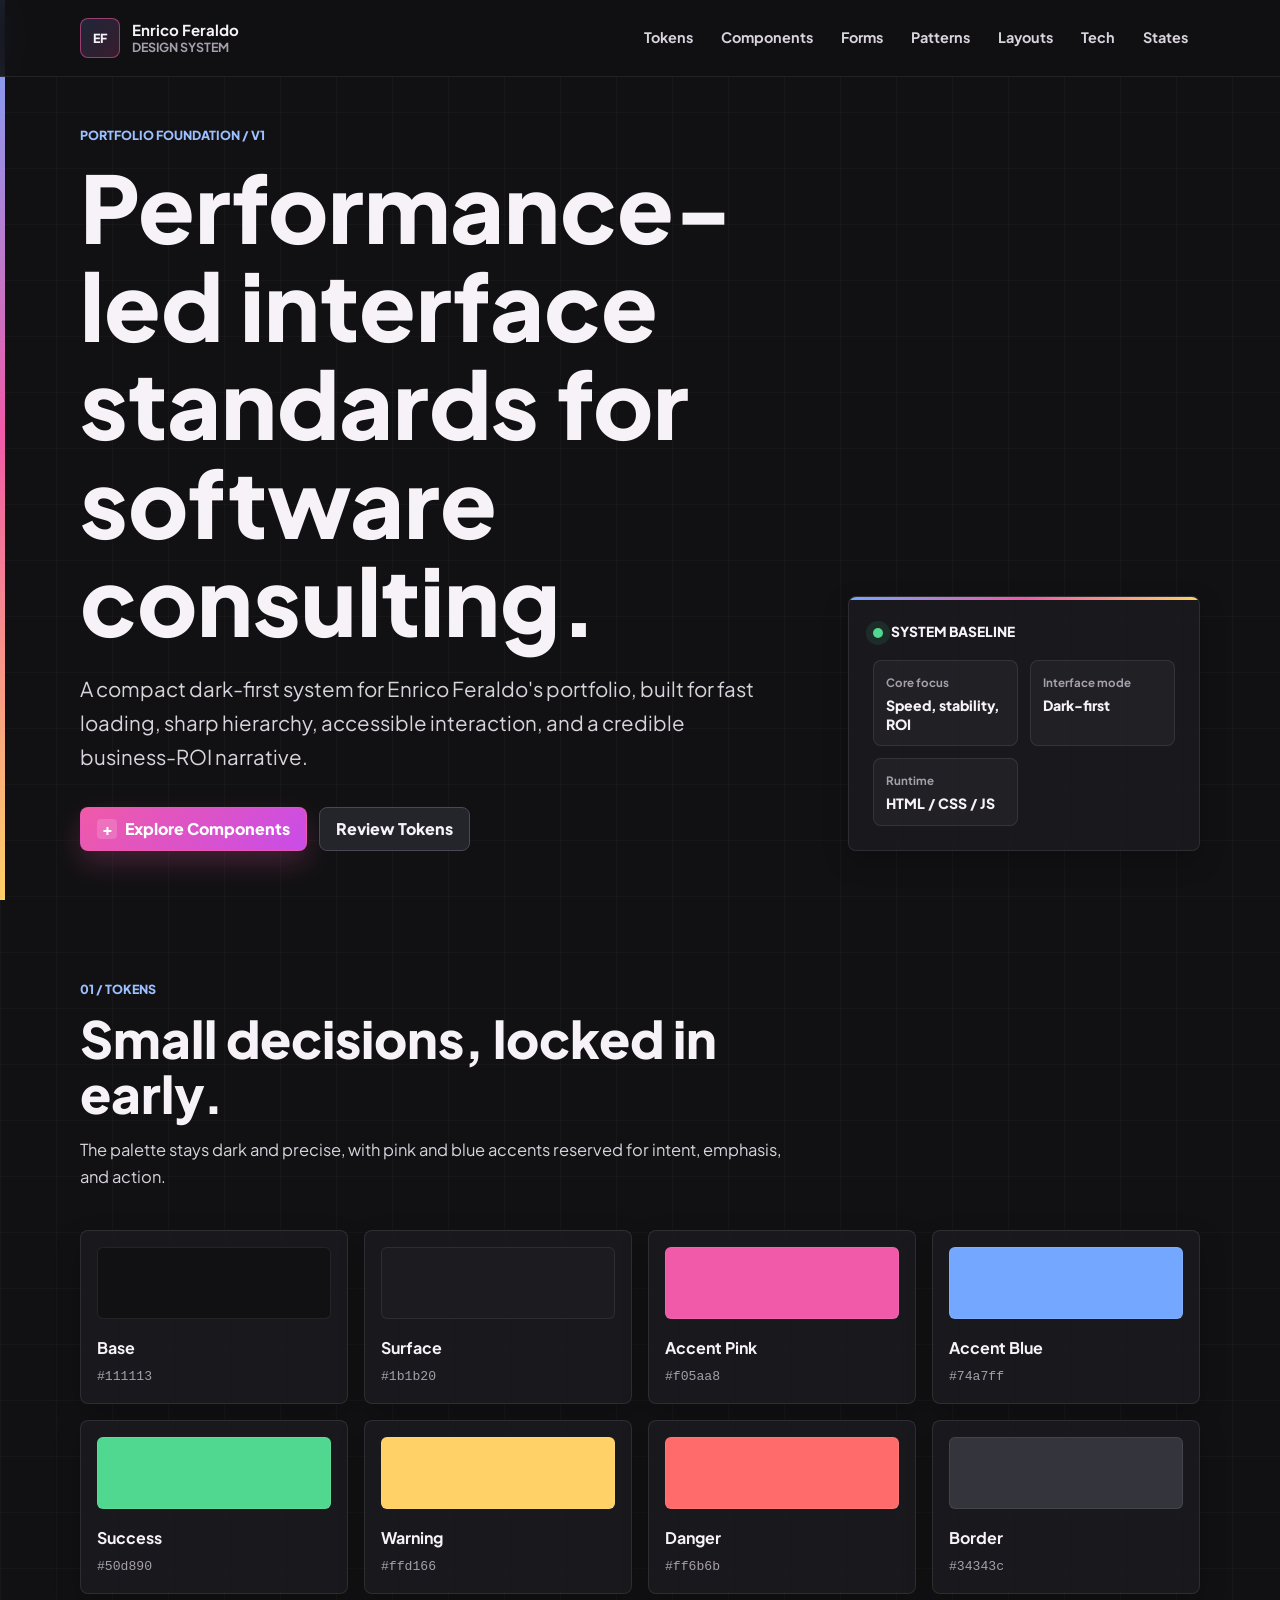
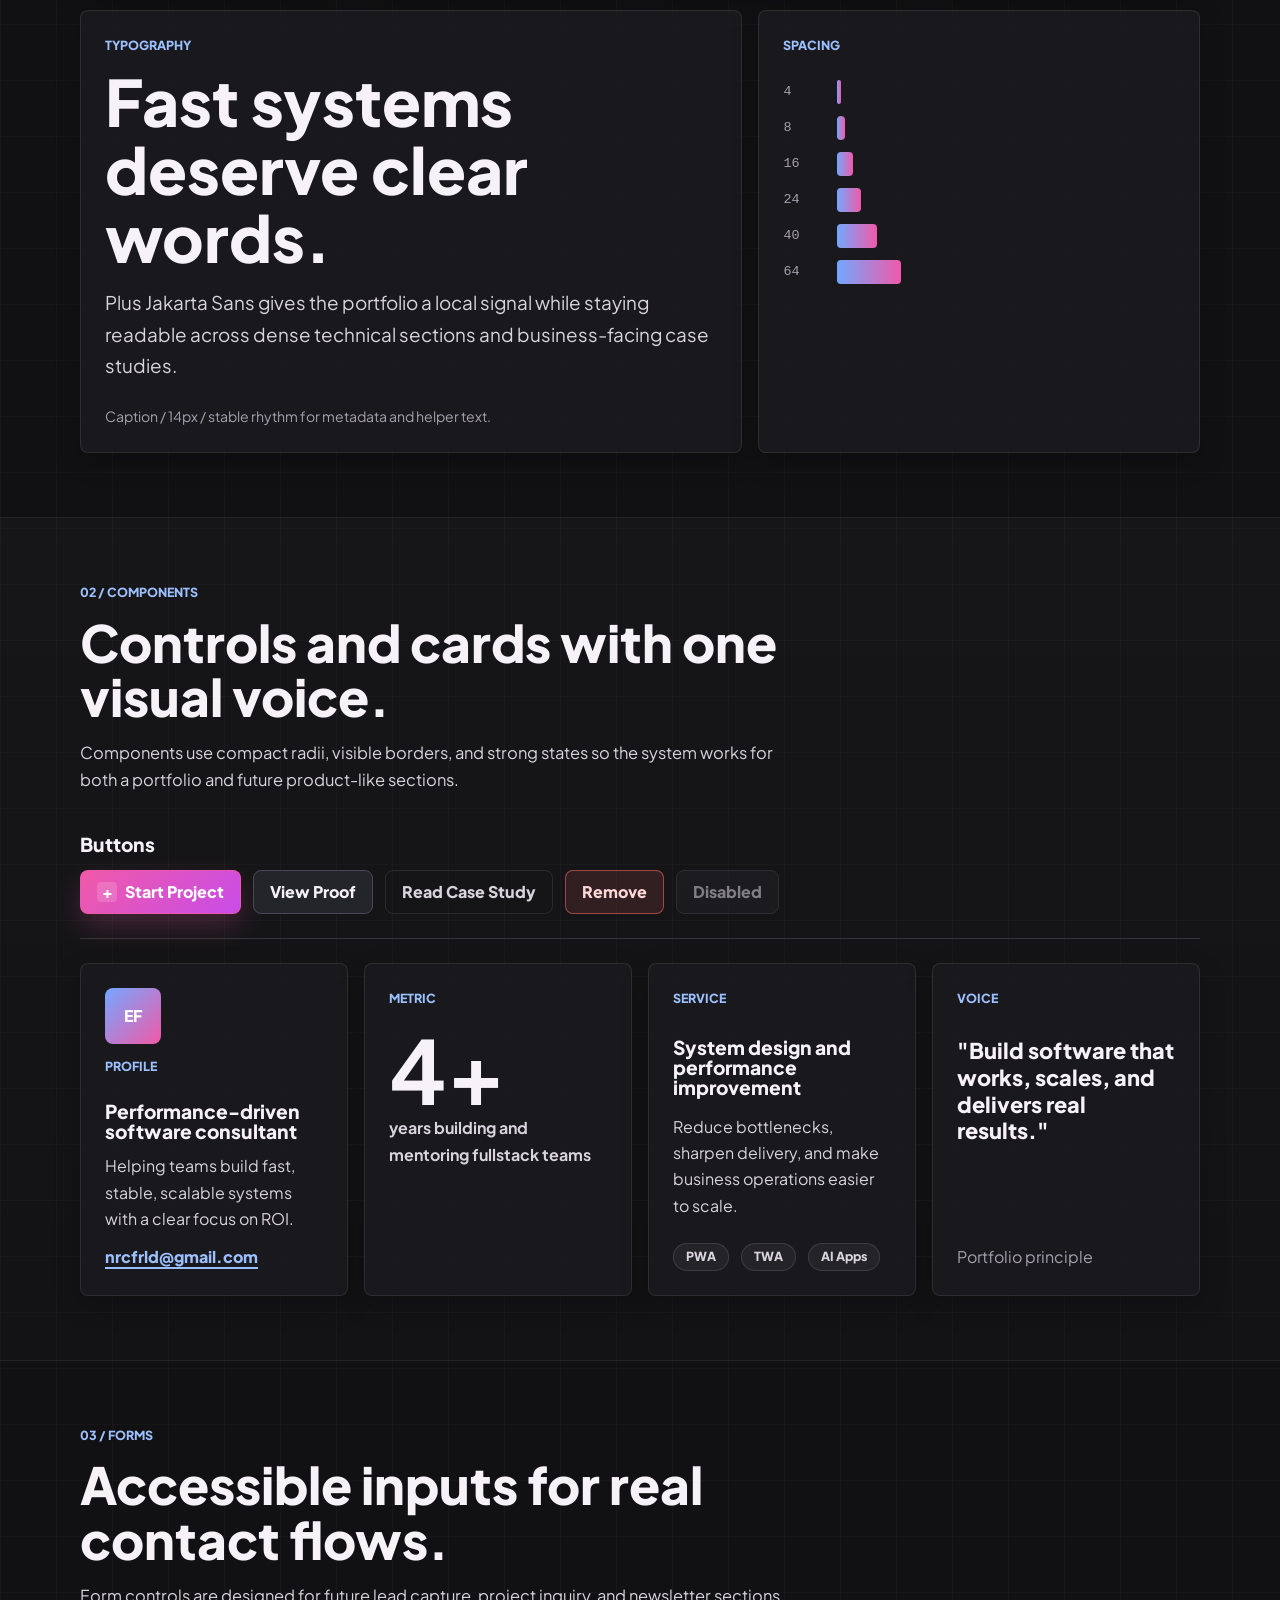
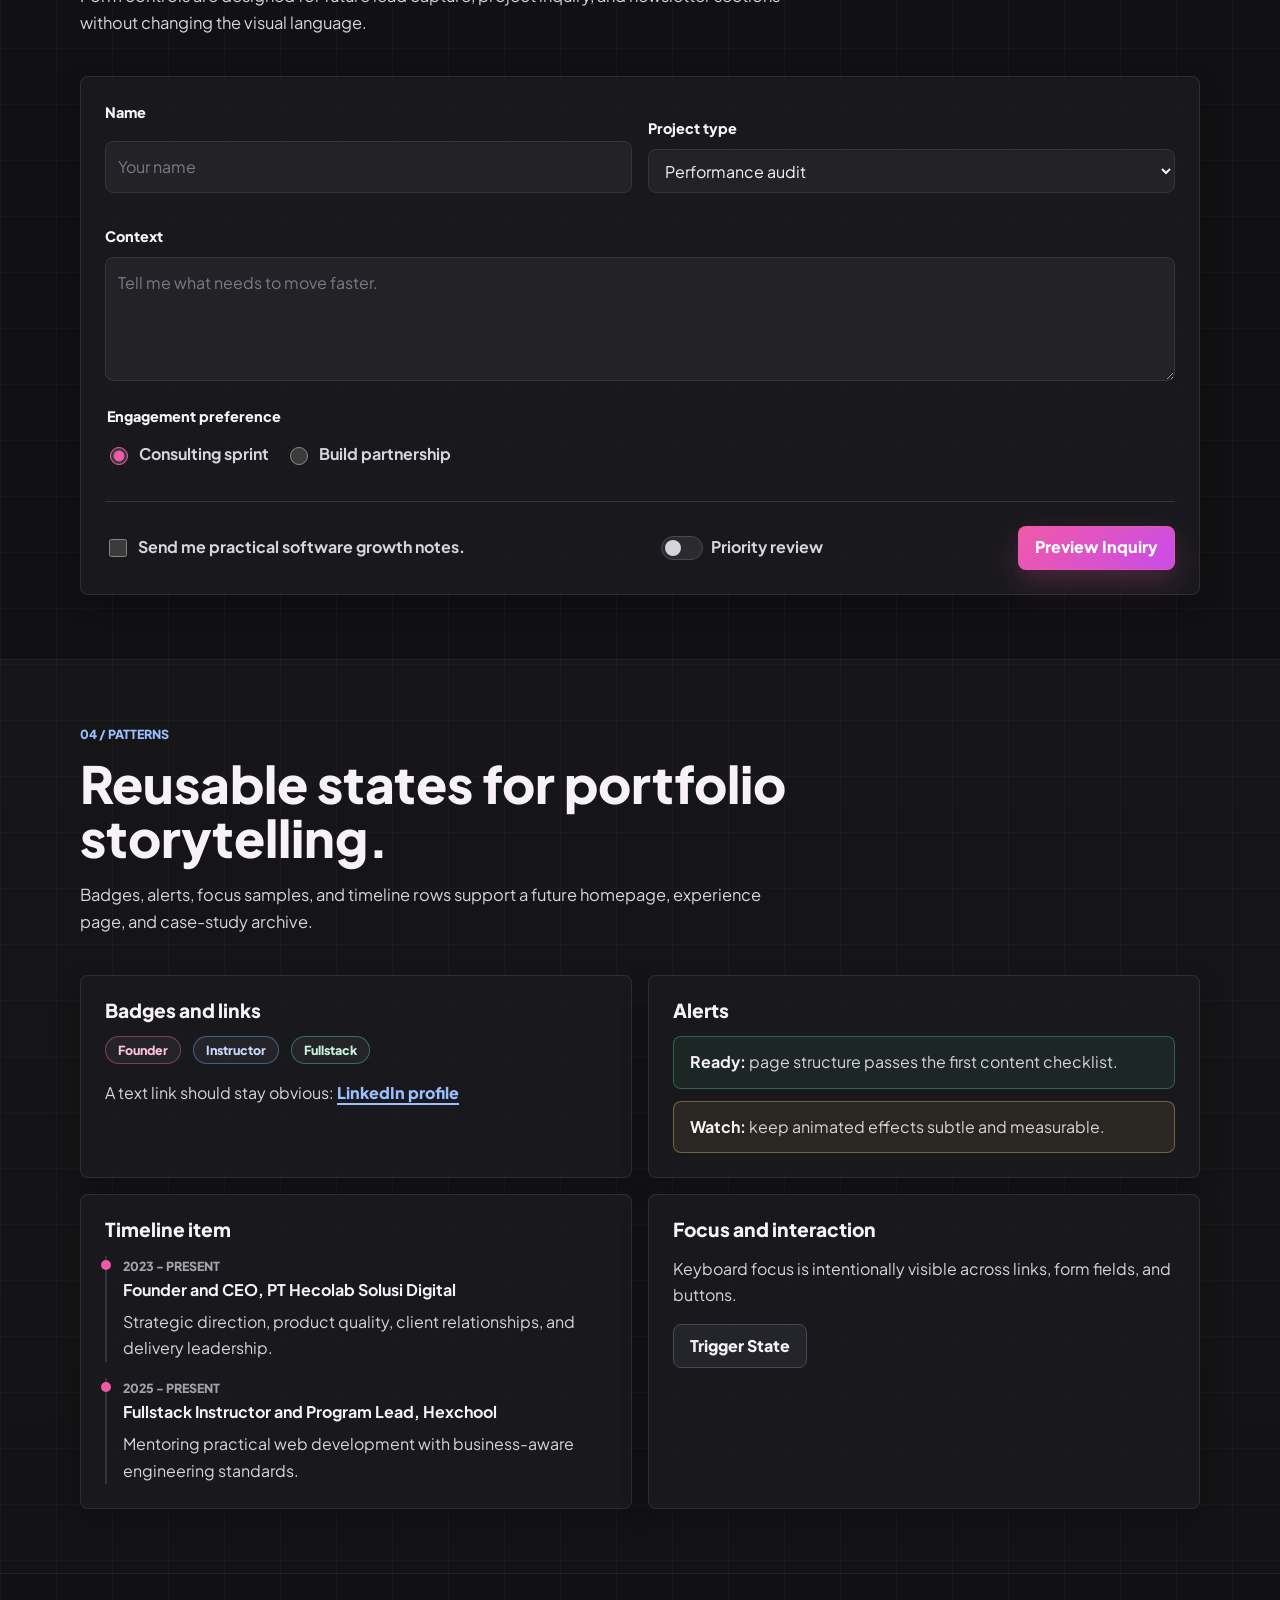
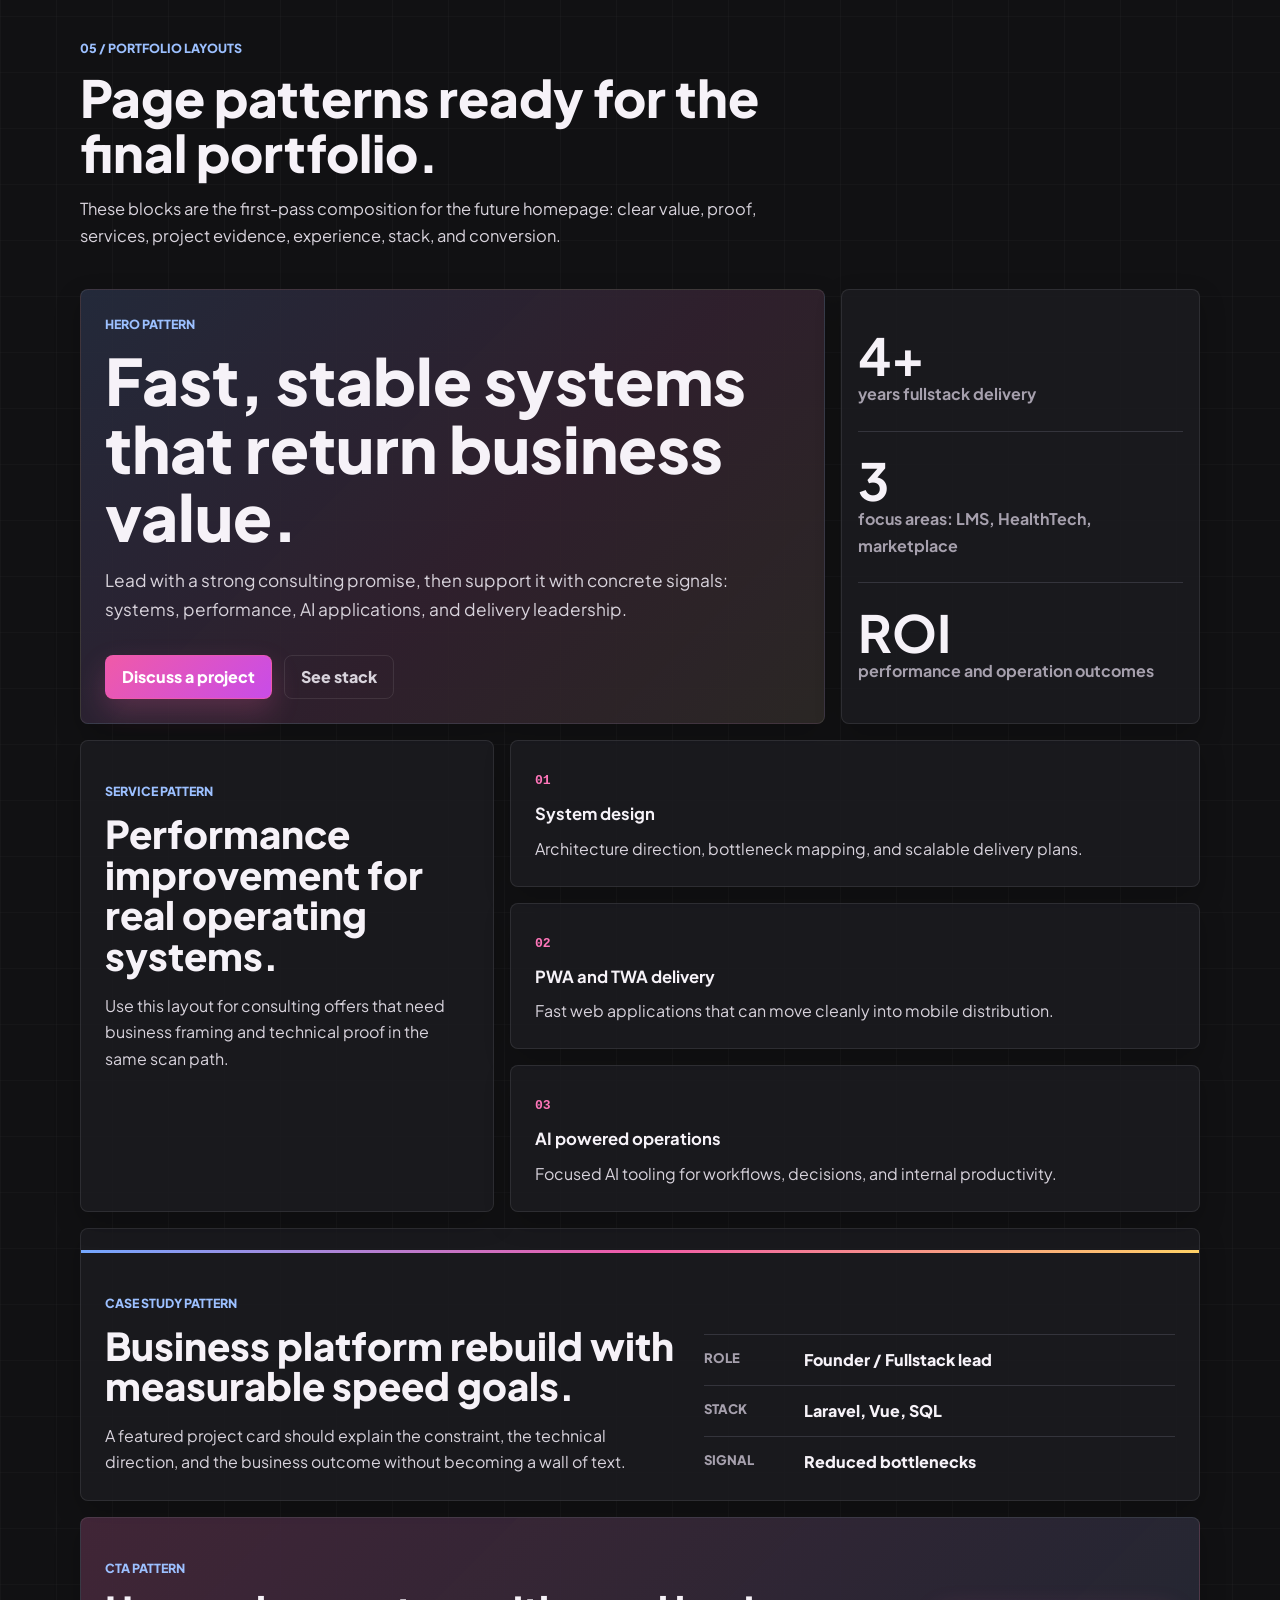
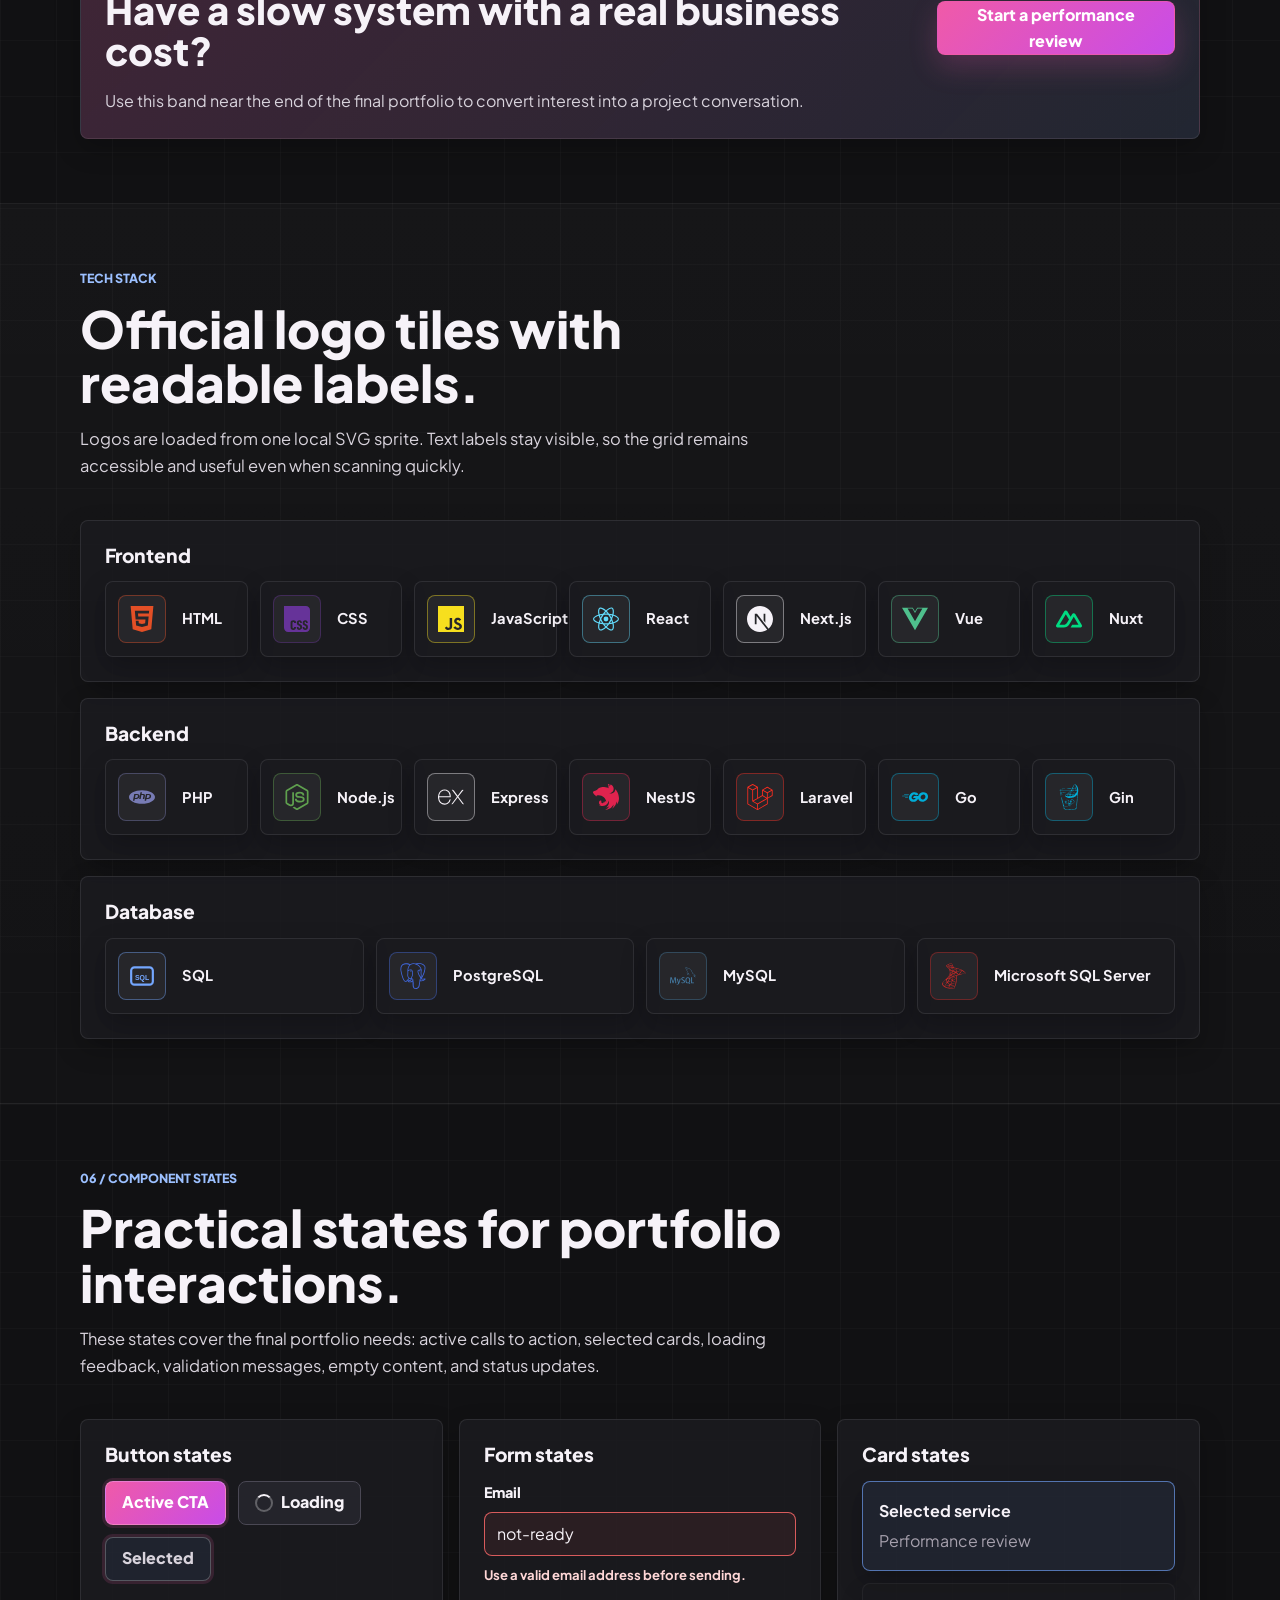
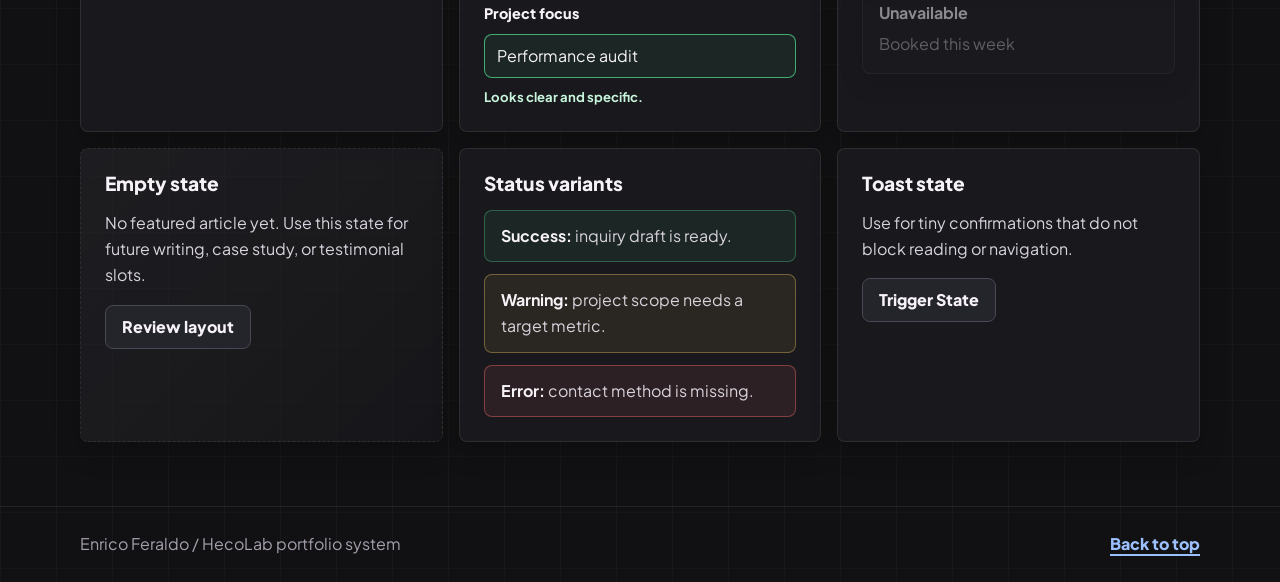
==== design-system.html @ 32f87c6f "first commit" ====
<!doctype html>
<html lang="en">
  <head>
    <meta charset="utf-8">
    <meta name="viewport" content="width=device-width, initial-scale=1">
    <title>Enrico Feraldo - Portfolio Design System</title>
    <meta
      name="description"
      content="A dark-first portfolio design system for Enrico Feraldo, focused on performance-driven software consulting, ROI, and accessible UI foundations."
    >
    <link rel="canonical" href="https://nrcfrld.netlify.app/design-system">
    <meta property="og:title" content="Enrico Feraldo - Portfolio Design System">
    <meta
      property="og:description"
      content="Design tokens and UI components for a performance-focused software consulting portfolio."
    >
    <meta property="og:type" content="website">
    <meta property="og:url" content="https://nrcfrld.netlify.app/design-system">
    <meta property="og:image" content="https://nrcfrld.netlify.app/assets/og-design-system.png">
    <meta name="twitter:card" content="summary_large_image">
    <meta name="theme-color" content="#111113">
    <link rel="preconnect" href="https://fonts.googleapis.com">
    <link rel="preconnect" href="https://fonts.gstatic.com" crossorigin>
    <link
      href="https://fonts.googleapis.com/css2?family=Plus+Jakarta+Sans:wght@400;500;600;700;800&display=swap"
      rel="stylesheet"
    >
    <link rel="stylesheet" href="assets/css/styles.css?v=20260617-mobile-light">
    <script src="assets/js/main.js?v=20260617-mobile-light" defer></script>
  </head>
  <body>
    <a class="skip-link" href="#main">Skip to content</a>

    <header class="site-header">
      <div class="container header-inner">
        <a class="brand" href="design-system.html" aria-label="Enrico Feraldo design system home">
          <span class="brand-mark" aria-hidden="true">EF</span>
          <span class="brand-copy">
            <strong>Enrico Feraldo</strong>
            <span>Design System</span>
          </span>
        </a>

        <button class="nav-toggle" type="button" aria-expanded="false" aria-controls="primary-nav" data-nav-toggle>
          <span>Menu</span>
          <span class="nav-toggle-icon" aria-hidden="true"></span>
        </button>

        <nav class="nav" id="primary-nav" aria-label="Primary navigation">
          <a href="#tokens">Tokens</a>
          <a href="#components">Components</a>
          <a href="#forms">Forms</a>
          <a href="#patterns">Patterns</a>
          <a href="#layouts">Layouts</a>
          <a href="#tech-stack">Tech</a>
          <a href="#states">States</a>
        </nav>
      </div>
    </header>

    <main id="main">
      <section class="hero section">
        <div class="container hero-grid">
          <div class="hero-copy">
            <p class="eyebrow">Portfolio foundation / v1</p>
            <h1>Performance-led interface standards for software consulting.</h1>
            <p class="lede">
              A compact dark-first system for Enrico Feraldo's portfolio, built for fast loading,
              sharp hierarchy, accessible interaction, and a credible business-ROI narrative.
            </p>
            <div class="hero-actions" aria-label="Primary actions">
              <a class="button button-primary" href="#components">
                <span class="button-icon" aria-hidden="true">+</span>
                Explore Components
              </a>
              <a class="button button-secondary" href="#tokens">Review Tokens</a>
            </div>
          </div>

          <aside class="signal-panel" aria-label="System health snapshot">
            <div class="signal-panel-top">
              <span class="status-dot" aria-hidden="true"></span>
              <span>System baseline</span>
            </div>
            <dl class="metric-stack">
              <div>
                <dt>Core focus</dt>
                <dd>Speed, stability, ROI</dd>
              </div>
              <div>
                <dt>Interface mode</dt>
                <dd>Dark-first</dd>
              </div>
              <div>
                <dt>Runtime</dt>
                <dd>HTML / CSS / JS</dd>
              </div>
            </dl>
          </aside>
        </div>
      </section>

      <section id="tokens" class="section">
        <div class="container">
          <div class="section-heading">
            <p class="eyebrow">01 / Tokens</p>
            <h2>Small decisions, locked in early.</h2>
            <p>
              The palette stays dark and precise, with pink and blue accents reserved for
              intent, emphasis, and action.
            </p>
          </div>

          <div class="grid grid-4 color-grid" aria-label="Color tokens">
            <article class="swatch">
              <span class="swatch-color bg-base"></span>
              <strong>Base</strong>
              <code>#111113</code>
            </article>
            <article class="swatch">
              <span class="swatch-color bg-surface"></span>
              <strong>Surface</strong>
              <code>#1b1b20</code>
            </article>
            <article class="swatch">
              <span class="swatch-color bg-pink"></span>
              <strong>Accent Pink</strong>
              <code>#f05aa8</code>
            </article>
            <article class="swatch">
              <span class="swatch-color bg-blue"></span>
              <strong>Accent Blue</strong>
              <code>#74a7ff</code>
            </article>
            <article class="swatch">
              <span class="swatch-color bg-success"></span>
              <strong>Success</strong>
              <code>#50d890</code>
            </article>
            <article class="swatch">
              <span class="swatch-color bg-warning"></span>
              <strong>Warning</strong>
              <code>#ffd166</code>
            </article>
            <article class="swatch">
              <span class="swatch-color bg-danger"></span>
              <strong>Danger</strong>
              <code>#ff6b6b</code>
            </article>
            <article class="swatch">
              <span class="swatch-color bg-border"></span>
              <strong>Border</strong>
              <code>#34343c</code>
            </article>
          </div>

          <div class="split-block">
            <div class="type-card">
              <p class="eyebrow">Typography</p>
              <h3 class="display-sample">Fast systems deserve clear words.</h3>
              <p class="text-large">
                Plus Jakarta Sans gives the portfolio a local signal while staying readable
                across dense technical sections and business-facing case studies.
              </p>
              <p class="text-small">Caption / 14px / stable rhythm for metadata and helper text.</p>
            </div>

            <div class="spacing-card" aria-label="Spacing scale">
              <p class="eyebrow">Spacing</p>
              <div class="spacing-row">
                <span>4</span><i style="--w: 4px"></i>
              </div>
              <div class="spacing-row">
                <span>8</span><i style="--w: 8px"></i>
              </div>
              <div class="spacing-row">
                <span>16</span><i style="--w: 16px"></i>
              </div>
              <div class="spacing-row">
                <span>24</span><i style="--w: 24px"></i>
              </div>
              <div class="spacing-row">
                <span>40</span><i style="--w: 40px"></i>
              </div>
              <div class="spacing-row">
                <span>64</span><i style="--w: 64px"></i>
              </div>
            </div>
          </div>
        </div>
      </section>

      <section id="components" class="section section-raised">
        <div class="container">
          <div class="section-heading">
            <p class="eyebrow">02 / Components</p>
            <h2>Controls and cards with one visual voice.</h2>
            <p>
              Components use compact radii, visible borders, and strong states so the system
              works for both a portfolio and future product-like sections.
            </p>
          </div>

          <div class="component-block">
            <h3>Buttons</h3>
            <div class="cluster" aria-label="Button examples">
              <button class="button button-primary" type="button">
                <span class="button-icon" aria-hidden="true">+</span>
                Start Project
              </button>
              <button class="button button-secondary" type="button">View Proof</button>
              <button class="button button-ghost" type="button">Read Case Study</button>
              <button class="button button-danger" type="button">Remove</button>
              <button class="button button-secondary" type="button" disabled>Disabled</button>
            </div>
          </div>

          <div class="grid grid-4 card-grid">
            <article class="card profile-card">
              <div class="avatar" aria-hidden="true">EF</div>
              <p class="eyebrow">Profile</p>
              <h3>Performance-driven software consultant</h3>
              <p>
                Helping teams build fast, stable, scalable systems with a clear focus on ROI.
              </p>
              <a class="text-link" href="mailto:nrcfrld@gmail.com">nrcfrld@gmail.com</a>
            </article>

            <article class="card metric-card">
              <p class="eyebrow">Metric</p>
              <strong>4+</strong>
              <span>years building and mentoring fullstack teams</span>
            </article>

            <article class="card service-card">
              <p class="eyebrow">Service</p>
              <h3>System design and performance improvement</h3>
              <p>
                Reduce bottlenecks, sharpen delivery, and make business operations easier to scale.
              </p>
              <div class="tag-row" aria-label="Service tags">
                <span class="tag">PWA</span>
                <span class="tag">TWA</span>
                <span class="tag">AI Apps</span>
              </div>
            </article>

            <article class="card quote-card">
              <p class="eyebrow">Voice</p>
              <blockquote>
                "Build software that works, scales, and delivers real results."
              </blockquote>
              <cite>Portfolio principle</cite>
            </article>
          </div>
        </div>
      </section>

      <section id="forms" class="section">
        <div class="container">
          <div class="section-heading">
            <p class="eyebrow">03 / Forms</p>
            <h2>Accessible inputs for real contact flows.</h2>
            <p>
              Form controls are designed for future lead capture, project inquiry, and newsletter
              sections without changing the visual language.
            </p>
          </div>

          <form class="form-panel" action="#" method="post">
            <div class="form-grid">
              <label class="field">
                <span>Name</span>
                <input type="text" name="name" autocomplete="name" placeholder="Your name">
              </label>
              <label class="field">
                <span>Project type</span>
                <select name="project-type">
                  <option>Performance audit</option>
                  <option>Business platform</option>
                  <option>AI powered application</option>
                </select>
              </label>
              <label class="field field-wide">
                <span>Context</span>
                <textarea name="context" rows="4" placeholder="Tell me what needs to move faster."></textarea>
              </label>
            </div>

            <fieldset class="choice-group">
              <legend>Engagement preference</legend>
              <label class="choice">
                <input type="radio" name="engagement" checked>
                <span>Consulting sprint</span>
              </label>
              <label class="choice">
                <input type="radio" name="engagement">
                <span>Build partnership</span>
              </label>
            </fieldset>

            <div class="form-footer">
              <label class="choice">
                <input type="checkbox" name="updates">
                <span>Send me practical software growth notes.</span>
              </label>
              <label class="toggle">
                <input type="checkbox" name="priority">
                <span class="toggle-track" aria-hidden="true"></span>
                <span>Priority review</span>
              </label>
              <button class="button button-primary" type="button">Preview Inquiry</button>
            </div>
          </form>
        </div>
      </section>

      <section id="patterns" class="section section-raised">
        <div class="container">
          <div class="section-heading">
            <p class="eyebrow">04 / Patterns</p>
            <h2>Reusable states for portfolio storytelling.</h2>
            <p>
              Badges, alerts, focus samples, and timeline rows support a future homepage,
              experience page, and case-study archive.
            </p>
          </div>

          <div class="pattern-grid">
            <div class="panel">
              <h3>Badges and links</h3>
              <div class="tag-row">
                <span class="tag tag-pink">Founder</span>
                <span class="tag tag-blue">Instructor</span>
                <span class="tag tag-green">Fullstack</span>
              </div>
              <p>
                A text link should stay obvious:
                <a class="text-link" href="https://www.linkedin.com/in/nrcfrld">LinkedIn profile</a>
              </p>
            </div>

            <div class="panel">
              <h3>Alerts</h3>
              <div class="alert alert-success" role="status">
                <strong>Ready:</strong> page structure passes the first content checklist.
              </div>
              <div class="alert alert-warning" role="status">
                <strong>Watch:</strong> keep animated effects subtle and measurable.
              </div>
            </div>

            <div class="panel">
              <h3>Timeline item</h3>
              <ol class="timeline" aria-label="Experience timeline example">
                <li>
                  <span class="timeline-date">2023 - Present</span>
                  <strong>Founder and CEO, PT Hecolab Solusi Digital</strong>
                  <p>Strategic direction, product quality, client relationships, and delivery leadership.</p>
                </li>
                <li>
                  <span class="timeline-date">2025 - Present</span>
                  <strong>Fullstack Instructor and Program Lead, Hexchool</strong>
                  <p>Mentoring practical web development with business-aware engineering standards.</p>
                </li>
              </ol>
            </div>

            <div class="panel focus-demo">
              <h3>Focus and interaction</h3>
              <p>
                Keyboard focus is intentionally visible across links, form fields, and buttons.
              </p>
              <button class="button button-secondary" type="button" data-toast-trigger>
                Trigger State
              </button>
              <p class="toast-message" data-toast-message role="status" aria-live="polite" hidden>
                State confirmed. Interaction stays small and fast.
              </p>
            </div>
          </div>
        </div>
      </section>

      <section id="layouts" class="section">
        <div class="container">
          <div class="section-heading">
            <p class="eyebrow">05 / Portfolio layouts</p>
            <h2>Page patterns ready for the final portfolio.</h2>
            <p>
              These blocks are the first-pass composition for the future homepage: clear value,
              proof, services, project evidence, experience, stack, and conversion.
            </p>
          </div>

          <div class="portfolio-preview">
            <article class="portfolio-hero-card">
              <p class="eyebrow">Hero pattern</p>
              <h3>Fast, stable systems that return business value.</h3>
              <p>
                Lead with a strong consulting promise, then support it with concrete signals:
                systems, performance, AI applications, and delivery leadership.
              </p>
              <div class="hero-actions">
                <a class="button button-primary" href="mailto:nrcfrld@gmail.com">Discuss a project</a>
                <a class="button button-ghost" href="#tech-stack">See stack</a>
              </div>
            </article>

            <aside class="proof-strip" aria-label="Portfolio proof metrics">
              <div>
                <strong>4+</strong>
                <span>years fullstack delivery</span>
              </div>
              <div>
                <strong>3</strong>
                <span>focus areas: LMS, HealthTech, marketplace</span>
              </div>
              <div>
                <strong>ROI</strong>
                <span>performance and operation outcomes</span>
              </div>
            </aside>
          </div>

          <div class="service-layout" aria-label="Service section pattern">
            <article class="service-feature">
              <p class="eyebrow">Service pattern</p>
              <h3>Performance improvement for real operating systems.</h3>
              <p>
                Use this layout for consulting offers that need business framing and technical
                proof in the same scan path.
              </p>
            </article>
            <div class="service-list">
              <article>
                <span class="service-index">01</span>
                <h4>System design</h4>
                <p>Architecture direction, bottleneck mapping, and scalable delivery plans.</p>
              </article>
              <article>
                <span class="service-index">02</span>
                <h4>PWA and TWA delivery</h4>
                <p>Fast web applications that can move cleanly into mobile distribution.</p>
              </article>
              <article>
                <span class="service-index">03</span>
                <h4>AI powered operations</h4>
                <p>Focused AI tooling for workflows, decisions, and internal productivity.</p>
              </article>
            </div>
          </div>

          <article class="case-study-card">
            <div>
              <p class="eyebrow">Case study pattern</p>
              <h3>Business platform rebuild with measurable speed goals.</h3>
              <p>
                A featured project card should explain the constraint, the technical direction,
                and the business outcome without becoming a wall of text.
              </p>
            </div>
            <dl class="case-study-facts">
              <div>
                <dt>Role</dt>
                <dd>Founder / Fullstack lead</dd>
              </div>
              <div>
                <dt>Stack</dt>
                <dd>Laravel, Vue, SQL</dd>
              </div>
              <div>
                <dt>Signal</dt>
                <dd>Reduced bottlenecks</dd>
              </div>
            </dl>
          </article>

          <div class="cta-band">
            <div>
              <p class="eyebrow">CTA pattern</p>
              <h3>Have a slow system with a real business cost?</h3>
              <p>Use this band near the end of the final portfolio to convert interest into a project conversation.</p>
            </div>
            <a class="button button-primary" href="mailto:nrcfrld@gmail.com">Start a performance review</a>
          </div>
        </div>
      </section>

      <section id="tech-stack" class="section section-raised">
        <div class="container">
          <div class="section-heading">
            <p class="eyebrow">Tech stack</p>
            <h2>Official logo tiles with readable labels.</h2>
            <p>
              Logos are loaded from one local SVG sprite. Text labels stay visible, so the grid
              remains accessible and useful even when scanning quickly.
            </p>
          </div>

          <div class="tech-stack-groups">
            <section class="tech-group" aria-labelledby="frontend-stack">
              <h3 id="frontend-stack">Frontend</h3>
              <div class="tech-grid">
                <article class="tech-tile tech-html">
                  <span class="tech-logo-frame"><svg class="tech-icon" aria-hidden="true"><use href="assets/icons/tech-stack.svg#icon-html"></use></svg></span>
                  <strong>HTML</strong>
                </article>
                <article class="tech-tile tech-css">
                  <span class="tech-logo-frame"><svg class="tech-icon" aria-hidden="true"><use href="assets/icons/tech-stack.svg#icon-css"></use></svg></span>
                  <strong>CSS</strong>
                </article>
                <article class="tech-tile tech-javascript">
                  <span class="tech-logo-frame"><svg class="tech-icon" aria-hidden="true"><use href="assets/icons/tech-stack.svg#icon-javascript"></use></svg></span>
                  <strong>JavaScript</strong>
                </article>
                <article class="tech-tile tech-react">
                  <span class="tech-logo-frame"><svg class="tech-icon" aria-hidden="true"><use href="assets/icons/tech-stack.svg#icon-react"></use></svg></span>
                  <strong>React</strong>
                </article>
                <article class="tech-tile tech-nextjs">
                  <span class="tech-logo-frame"><svg class="tech-icon" aria-hidden="true"><use href="assets/icons/tech-stack.svg#icon-nextjs"></use></svg></span>
                  <strong>Next.js</strong>
                </article>
                <article class="tech-tile tech-vue">
                  <span class="tech-logo-frame"><svg class="tech-icon" aria-hidden="true"><use href="assets/icons/tech-stack.svg#icon-vue"></use></svg></span>
                  <strong>Vue</strong>
                </article>
                <article class="tech-tile tech-nuxt">
                  <span class="tech-logo-frame"><svg class="tech-icon" aria-hidden="true"><use href="assets/icons/tech-stack.svg#icon-nuxt"></use></svg></span>
                  <strong>Nuxt</strong>
                </article>
              </div>
            </section>

            <section class="tech-group" aria-labelledby="backend-stack">
              <h3 id="backend-stack">Backend</h3>
              <div class="tech-grid">
                <article class="tech-tile tech-php">
                  <span class="tech-logo-frame"><svg class="tech-icon" aria-hidden="true"><use href="assets/icons/tech-stack.svg#icon-php"></use></svg></span>
                  <strong>PHP</strong>
                </article>
                <article class="tech-tile tech-nodejs">
                  <span class="tech-logo-frame"><svg class="tech-icon" aria-hidden="true"><use href="assets/icons/tech-stack.svg#icon-nodejs"></use></svg></span>
                  <strong>Node.js</strong>
                </article>
                <article class="tech-tile tech-express">
                  <span class="tech-logo-frame"><svg class="tech-icon" aria-hidden="true"><use href="assets/icons/tech-stack.svg#icon-express"></use></svg></span>
                  <strong>Express</strong>
                </article>
                <article class="tech-tile tech-nestjs">
                  <span class="tech-logo-frame"><svg class="tech-icon" aria-hidden="true"><use href="assets/icons/tech-stack.svg#icon-nestjs"></use></svg></span>
                  <strong>NestJS</strong>
                </article>
                <article class="tech-tile tech-laravel">
                  <span class="tech-logo-frame"><svg class="tech-icon" aria-hidden="true"><use href="assets/icons/tech-stack.svg#icon-laravel"></use></svg></span>
                  <strong>Laravel</strong>
                </article>
                <article class="tech-tile tech-go">
                  <span class="tech-logo-frame"><svg class="tech-icon" aria-hidden="true"><use href="assets/icons/tech-stack.svg#icon-go"></use></svg></span>
                  <strong>Go</strong>
                </article>
                <article class="tech-tile tech-gin">
                  <span class="tech-logo-frame"><svg class="tech-icon" aria-hidden="true"><use href="assets/icons/tech-stack.svg#icon-gin"></use></svg></span>
                  <strong>Gin</strong>
                </article>
              </div>
            </section>

            <section class="tech-group" aria-labelledby="database-stack">
              <h3 id="database-stack">Database</h3>
              <div class="tech-grid">
                <article class="tech-tile tech-sql">
                  <span class="tech-logo-frame"><svg class="tech-icon" aria-hidden="true"><use href="assets/icons/tech-stack.svg#icon-sql"></use></svg></span>
                  <strong>SQL</strong>
                </article>
                <article class="tech-tile tech-postgresql">
                  <span class="tech-logo-frame"><svg class="tech-icon" aria-hidden="true"><use href="assets/icons/tech-stack.svg#icon-postgresql"></use></svg></span>
                  <strong>PostgreSQL</strong>
                </article>
                <article class="tech-tile tech-mysql">
                  <span class="tech-logo-frame"><svg class="tech-icon" aria-hidden="true"><use href="assets/icons/tech-stack.svg#icon-mysql"></use></svg></span>
                  <strong>MySQL</strong>
                </article>
                <article class="tech-tile tech-mssql">
                  <span class="tech-logo-frame"><svg class="tech-icon" aria-hidden="true"><use href="assets/icons/tech-stack.svg#icon-mssql"></use></svg></span>
                  <strong>Microsoft SQL Server</strong>
                </article>
              </div>
            </section>
          </div>
        </div>
      </section>

      <section id="states" class="section">
        <div class="container">
          <div class="section-heading">
            <p class="eyebrow">06 / Component states</p>
            <h2>Practical states for portfolio interactions.</h2>
            <p>
              These states cover the final portfolio needs: active calls to action, selected
              cards, loading feedback, validation messages, empty content, and status updates.
            </p>
          </div>

          <div class="state-grid">
            <article class="panel state-panel">
              <h3>Button states</h3>
              <div class="cluster">
                <button class="button button-primary is-active" type="button">Active CTA</button>
                <button class="button button-secondary is-loading" type="button" aria-busy="true">
                  <span class="spinner" aria-hidden="true"></span>
                  Loading
                </button>
                <button class="button button-ghost is-selected" type="button" aria-pressed="true">Selected</button>
              </div>
            </article>

            <article class="panel state-panel">
              <h3>Form states</h3>
              <label class="field is-error">
                <span>Email</span>
                <input type="email" value="not-ready" aria-describedby="email-error">
                <small id="email-error" class="field-message">Use a valid email address before sending.</small>
              </label>
              <label class="field is-success">
                <span>Project focus</span>
                <input type="text" value="Performance audit" aria-describedby="focus-success">
                <small id="focus-success" class="field-message">Looks clear and specific.</small>
              </label>
            </article>

            <article class="panel state-panel">
              <h3>Card states</h3>
              <div class="mini-card-row">
                <div class="mini-card is-selected">
                  <strong>Selected service</strong>
                  <span>Performance review</span>
                </div>
                <div class="mini-card is-disabled" aria-disabled="true">
                  <strong>Unavailable</strong>
                  <span>Booked this week</span>
                </div>
              </div>
            </article>

            <article class="panel state-panel is-empty">
              <h3>Empty state</h3>
              <p>No featured article yet. Use this state for future writing, case study, or testimonial slots.</p>
              <a class="button button-secondary" href="#layouts">Review layout</a>
            </article>

            <article class="panel state-panel">
              <h3>Status variants</h3>
              <div class="alert alert-success" role="status"><strong>Success:</strong> inquiry draft is ready.</div>
              <div class="alert alert-warning" role="status"><strong>Warning:</strong> project scope needs a target metric.</div>
              <div class="alert alert-danger" role="alert"><strong>Error:</strong> contact method is missing.</div>
            </article>

            <article class="panel state-panel">
              <h3>Toast state</h3>
              <p>Use for tiny confirmations that do not block reading or navigation.</p>
              <button class="button button-secondary" type="button" data-toast-trigger>
                Trigger State
              </button>
              <p class="toast-message" data-toast-message role="status" aria-live="polite" hidden>
                State confirmed. Interaction stays small and fast.
              </p>
            </article>
          </div>
        </div>
      </section>
    </main>

    <footer class="site-footer">
      <div class="container footer-inner">
        <p>Enrico Feraldo / HecoLab portfolio system</p>
        <a class="text-link" href="#main">Back to top</a>
      </div>
    </footer>
  </body>
</html>
---- assets/css/styles.css ----
:root {
  color-scheme: dark;
  --color-base: #111113;
  --color-base-2: #151519;
  --color-surface: #1b1b20;
  --color-surface-2: #24242b;
  --color-text: #f6f2f8;
  --color-text-soft: #d8d3dc;
  --color-muted: #a6a0ad;
  --color-border: #34343c;
  --color-border-strong: #4a4854;
  --color-pink: #f05aa8;
  --color-pink-strong: #ff76ba;
  --color-blue: #74a7ff;
  --color-blue-strong: #9cc0ff;
  --color-success: #50d890;
  --color-warning: #ffd166;
  --color-danger: #ff6b6b;
  --color-focus: #f8df6d;
  --space-1: 4px;
  --space-2: 8px;
  --space-3: 12px;
  --space-4: 16px;
  --space-5: 24px;
  --space-6: 32px;
  --space-7: 40px;
  --space-8: 48px;
  --space-9: 64px;
  --radius-1: 4px;
  --radius-2: 6px;
  --radius-3: 8px;
  --radius-showcase: 14px;
  --shadow-soft: 0 18px 60px rgba(0, 0, 0, 0.28);
  --shadow-tight: 0 10px 26px rgba(0, 0, 0, 0.22);
  --font-sans: "Plus Jakarta Sans", ui-sans-serif, system-ui, -apple-system, BlinkMacSystemFont, "Segoe UI", sans-serif;
  --font-mono: "SFMono-Regular", Consolas, "Liberation Mono", Menlo, monospace;
  --container: 1120px;
  --ease-out: cubic-bezier(0.22, 1, 0.36, 1);
}

* {
  box-sizing: border-box;
}

html {
  scroll-behavior: smooth;
}

[id] {
  scroll-margin-top: 96px;
}

body {
  min-width: 320px;
  margin: 0;
  background:
    linear-gradient(90deg, rgba(255, 255, 255, 0.025) 1px, transparent 1px) 0 0 / 56px 56px,
    linear-gradient(180deg, rgba(255, 255, 255, 0.018) 1px, transparent 1px) 0 0 / 56px 56px,
    var(--color-base);
  color: var(--color-text);
  font-family: var(--font-sans);
  font-size: 16px;
  line-height: 1.65;
  text-rendering: optimizeLegibility;
  -webkit-font-smoothing: antialiased;
}

body::before {
  position: fixed;
  inset: 0 auto 0 0;
  z-index: -1;
  width: 5px;
  background: linear-gradient(180deg, var(--color-blue), var(--color-pink) 48%, var(--color-warning));
  content: "";
}

img,
svg {
  display: block;
  max-width: 100%;
}

.icon-sprite {
  position: absolute;
  width: 0;
  height: 0;
  overflow: hidden;
}

.ui-icon {
  width: 20px;
  height: 20px;
  fill: none;
  stroke: currentColor;
  stroke-width: 1.8;
  stroke-linecap: round;
  stroke-linejoin: round;
}

.section-icon {
  display: inline-grid;
  width: 42px;
  height: 42px;
  place-items: center;
  border: 1px solid rgba(116, 167, 255, 0.32);
  border-radius: var(--radius-3);
  background: rgba(116, 167, 255, 0.08);
  color: var(--color-blue-strong);
}

.mobile-only {
  display: none;
}

a {
  color: inherit;
}

button,
input,
select,
textarea {
  font: inherit;
}

button {
  cursor: pointer;
}

button:disabled {
  cursor: not-allowed;
}

:focus {
  outline: none;
}

:focus-visible {
  outline: 3px solid var(--color-focus);
  outline-offset: 3px;
}

::selection {
  background: rgba(240, 90, 168, 0.35);
  color: var(--color-text);
}

.skip-link {
  position: fixed;
  top: var(--space-4);
  left: var(--space-4);
  z-index: 10;
  transform: translateY(-140%);
  border: 1px solid var(--color-border);
  border-radius: var(--radius-2);
  background: var(--color-text);
  color: var(--color-base);
  padding: var(--space-2) var(--space-4);
  font-weight: 800;
  text-decoration: none;
  transition: transform 180ms var(--ease-out);
}

.skip-link:focus {
  transform: translateY(0);
}

.container {
  width: min(100% - 32px, var(--container));
  margin-inline: auto;
}

.section {
  padding: var(--space-9) 0;
}

.section-raised {
  background: linear-gradient(180deg, rgba(255, 255, 255, 0.025), rgba(255, 255, 255, 0.01));
  border-block: 1px solid rgba(255, 255, 255, 0.06);
}

.site-header {
  position: sticky;
  top: 0;
  z-index: 5;
  border-bottom: 1px solid rgba(255, 255, 255, 0.08);
  background: rgba(17, 17, 19, 0.88);
  backdrop-filter: blur(16px);
}

.header-inner,
.footer-inner {
  display: flex;
  align-items: center;
  justify-content: space-between;
  gap: var(--space-5);
}

.header-inner {
  min-height: 76px;
}

.brand {
  display: inline-flex;
  align-items: center;
  gap: var(--space-3);
  min-height: 44px;
  color: var(--color-text);
  text-decoration: none;
}

.brand-mark {
  display: grid;
  width: 40px;
  height: 40px;
  place-items: center;
  border: 1px solid rgba(240, 90, 168, 0.55);
  border-radius: var(--radius-3);
  background: linear-gradient(135deg, rgba(116, 167, 255, 0.16), rgba(240, 90, 168, 0.18));
  color: var(--color-text);
  font-size: 0.78rem;
  font-weight: 800;
}

.brand-copy {
  display: grid;
  line-height: 1.2;
}

.brand-copy strong {
  font-size: 0.94rem;
}

.brand-copy span {
  color: var(--color-muted);
  font-size: 0.78rem;
  font-weight: 700;
  text-transform: uppercase;
}

.nav {
  display: flex;
  align-items: center;
  gap: var(--space-1);
  flex-wrap: wrap;
  justify-content: flex-end;
  row-gap: 0;
}

.nav a {
  min-height: 44px;
  border-radius: var(--radius-2);
  color: var(--color-text-soft);
  display: inline-flex;
  align-items: center;
  padding: 0 var(--space-3);
  font-size: 0.9rem;
  font-weight: 700;
  text-decoration: none;
}

.nav a:hover {
  background: rgba(255, 255, 255, 0.06);
  color: var(--color-text);
}

.nav-toggle {
  display: none;
  align-items: center;
  justify-content: center;
  gap: var(--space-2);
  min-height: 44px;
  border: 1px solid var(--color-border-strong);
  border-radius: var(--radius-3);
  background: rgba(255, 255, 255, 0.055);
  color: var(--color-text);
  padding: 0 var(--space-3);
  font-weight: 800;
}

.nav-toggle-icon {
  position: relative;
  width: 16px;
  height: 10px;
}

.nav-toggle-icon::before,
.nav-toggle-icon::after {
  position: absolute;
  left: 0;
  width: 16px;
  height: 2px;
  border-radius: 999px;
  background: currentColor;
  content: "";
  transition: transform 180ms var(--ease-out), top 180ms var(--ease-out);
}

.nav-toggle-icon::before {
  top: 0;
}

.nav-toggle-icon::after {
  top: 8px;
}

.site-header.is-nav-open .nav-toggle-icon::before {
  top: 4px;
  transform: rotate(45deg);
}

.site-header.is-nav-open .nav-toggle-icon::after {
  top: 4px;
  transform: rotate(-45deg);
}

.hero {
  padding-top: var(--space-8);
}

.home-hero {
  min-height: calc(100svh - 76px);
  display: grid;
  align-items: center;
  padding-top: var(--space-8);
}

.hero-grid {
  display: grid;
  align-items: end;
  grid-template-columns: minmax(0, 1.55fr) minmax(280px, 0.75fr);
  gap: var(--space-7);
}

.home-hero-grid {
  display: grid;
  align-items: end;
  grid-template-columns: minmax(0, 1.42fr) minmax(300px, 0.58fr);
  gap: var(--space-7);
}

.hero-copy {
  max-width: 760px;
}

.home-hero-copy {
  max-width: 860px;
}

.identity-kicker,
.profile-links {
  display: flex;
  align-items: center;
  flex-wrap: wrap;
  gap: var(--space-2);
}

.identity-kicker {
  margin-bottom: var(--space-4);
}

.identity-kicker span,
.profile-links a {
  display: inline-flex;
  align-items: center;
  min-height: 32px;
  border: 1px solid rgba(255, 255, 255, 0.11);
  border-radius: 999px;
  background: rgba(255, 255, 255, 0.05);
  color: var(--color-text-soft);
  padding: 0 var(--space-3);
  font-size: 0.82rem;
  font-weight: 800;
}

.hero-role {
  max-width: 760px;
  margin-top: var(--space-4);
  color: var(--color-blue-strong);
  font-size: clamp(1.18rem, 2.6vw, 1.58rem);
  font-weight: 800;
  line-height: 1.35;
}

.profile-links {
  margin-top: var(--space-5);
}

.profile-links a {
  text-decoration: none;
}

.profile-links a:hover {
  border-color: rgba(116, 167, 255, 0.55);
  color: var(--color-text);
}

.eyebrow {
  margin: 0 0 var(--space-3);
  color: var(--color-blue-strong);
  font-size: 0.78rem;
  font-weight: 800;
  letter-spacing: 0;
  text-transform: uppercase;
}

h1,
h2,
h3,
p {
  overflow-wrap: anywhere;
}

h1,
h2,
h3 {
  margin: 0;
  line-height: 1.06;
  letter-spacing: 0;
}

h1 {
  max-width: 840px;
  font-size: clamp(2.6rem, 8vw, 5.8rem);
  font-weight: 800;
}

h2 {
  font-size: clamp(2rem, 4vw, 3.6rem);
  font-weight: 800;
}

h3 {
  font-size: 1.2rem;
  font-weight: 800;
}

p {
  margin: 0;
  color: var(--color-text-soft);
}

.lede {
  max-width: 680px;
  margin-top: var(--space-5);
  color: var(--color-text-soft);
  font-size: clamp(1.05rem, 2.4vw, 1.28rem);
}

.hero-actions,
.cluster,
.tag-row {
  display: flex;
  align-items: center;
  flex-wrap: wrap;
  gap: var(--space-3);
}

.hero-actions {
  margin-top: var(--space-6);
}

.button {
  display: inline-flex;
  align-items: center;
  justify-content: center;
  gap: var(--space-2);
  min-height: 44px;
  border: 1px solid transparent;
  border-radius: var(--radius-3);
  padding: 0 var(--space-4);
  font-weight: 800;
  text-align: center;
  text-decoration: none;
  transition:
    transform 180ms var(--ease-out),
    border-color 180ms var(--ease-out),
    background 180ms var(--ease-out),
    color 180ms var(--ease-out);
}

.button:hover:not(:disabled) {
  transform: translateY(-1px);
}

.button:active:not(:disabled) {
  transform: translateY(0);
}

.button-primary {
  border-color: rgba(240, 90, 168, 0.72);
  background: linear-gradient(135deg, var(--color-pink), #c84ce8);
  color: #ffffff;
  box-shadow: 0 12px 28px rgba(240, 90, 168, 0.22);
}

.button-secondary {
  border-color: var(--color-border-strong);
  background: var(--color-surface-2);
  color: var(--color-text);
}

.button-ghost {
  border-color: rgba(255, 255, 255, 0.09);
  background: transparent;
  color: var(--color-text-soft);
}

.button-danger {
  border-color: rgba(255, 107, 107, 0.55);
  background: rgba(255, 107, 107, 0.12);
  color: #ffd7d7;
}

.button:disabled {
  opacity: 0.48;
}

.button.is-active,
.button.is-selected {
  border-color: rgba(255, 255, 255, 0.24);
  box-shadow: 0 0 0 3px rgba(240, 90, 168, 0.14);
}

.button.is-loading {
  pointer-events: none;
}

.button-icon {
  display: inline-grid;
  width: 20px;
  height: 20px;
  place-items: center;
  border-radius: var(--radius-1);
  background: rgba(255, 255, 255, 0.16);
  line-height: 1;
}

.button-icon .ui-icon {
  width: 14px;
  height: 14px;
  stroke-width: 2;
}

.signal-panel,
.home-signal,
.card,
.panel,
.form-panel,
.type-card,
.spacing-card,
.swatch,
.portfolio-hero-card,
.proof-strip,
.service-feature,
.service-list article,
  .case-study-card,
  .cta-band,
  .tech-group,
  .tech-tile,
  .instagram-post,
  .mini-card {
  border: 1px solid rgba(255, 255, 255, 0.09);
  border-radius: var(--radius-3);
  background: rgba(27, 27, 32, 0.82);
  box-shadow: var(--shadow-tight);
}

.signal-panel {
  position: relative;
  overflow: hidden;
  padding: var(--space-5);
}

.home-signal {
  position: relative;
  overflow: hidden;
  padding: var(--space-5);
  background:
    linear-gradient(135deg, rgba(116, 167, 255, 0.12), rgba(240, 90, 168, 0.1)),
    rgba(27, 27, 32, 0.86);
}

.profile-snapshot {
  align-self: center;
  isolation: isolate;
  overflow: visible;
  min-height: 610px;
  transform: rotate(1deg);
}

.profile-snapshot::after {
  position: absolute;
  inset: 18px -18px -18px 18px;
  z-index: -1;
  border: 1px solid rgba(116, 167, 255, 0.24);
  border-radius: var(--radius-showcase);
  background:
    linear-gradient(135deg, rgba(116, 167, 255, 0.08), rgba(240, 90, 168, 0.08)),
    rgba(255, 255, 255, 0.018);
  content: "";
}

.profile-photo-frame {
  position: relative;
  overflow: hidden;
  width: min(100%, 320px);
  margin: -56px auto var(--space-5);
  border: 1px solid rgba(240, 90, 168, 0.42);
  border-radius: var(--radius-showcase);
  background:
    linear-gradient(135deg, rgba(116, 167, 255, 0.14), rgba(240, 90, 168, 0.12)),
    var(--color-surface-2);
  aspect-ratio: 4 / 5;
  box-shadow: 0 18px 42px rgba(240, 90, 168, 0.14);
  transform: rotate(-1deg) translateX(-8px);
}

.profile-photo-frame::after {
  position: absolute;
  inset: 0;
  background:
    linear-gradient(180deg, transparent 58%, rgba(17, 17, 19, 0.52)),
    linear-gradient(90deg, rgba(116, 167, 255, 0.12), transparent 34%, rgba(240, 90, 168, 0.12));
  content: "";
  pointer-events: none;
}

.profile-photo {
  width: 100%;
  height: 100%;
  object-fit: cover;
  object-position: center top;
}

.profile-float-note,
.profile-side-note {
  border: 1px solid rgba(255, 255, 255, 0.12);
  border-radius: var(--radius-3);
  background: rgba(17, 17, 19, 0.78);
  box-shadow: var(--shadow-tight);
  color: var(--color-text-soft);
  font-size: 0.78rem;
  font-weight: 800;
  line-height: 1.35;
}

.profile-float-note {
  position: absolute;
  top: 106px;
  right: -18px;
  z-index: 2;
  max-width: 164px;
  padding: var(--space-2) var(--space-3);
  color: #ffc1df;
  transform: rotate(3deg);
}

.profile-side-note {
  position: absolute;
  right: auto;
  bottom: 72px;
  left: -54px;
  z-index: 2;
  width: 174px;
  padding: var(--space-3);
  transform: rotate(-2deg);
}

.profile-avatar {
  display: grid;
  width: 72px;
  height: 72px;
  place-items: center;
  margin-bottom: var(--space-5);
  border: 1px solid rgba(240, 90, 168, 0.55);
  border-radius: var(--radius-showcase);
  background: linear-gradient(135deg, rgba(116, 167, 255, 0.22), rgba(240, 90, 168, 0.28));
  color: var(--color-text);
  font-size: 1.1rem;
  font-weight: 800;
  box-shadow: 0 18px 42px rgba(240, 90, 168, 0.14);
}

.home-signal::before {
  position: absolute;
  inset: 0 0 auto;
  height: 3px;
  background: linear-gradient(90deg, var(--color-blue), var(--color-pink), var(--color-warning));
  content: "";
}

.signal-panel::before {
  position: absolute;
  inset: 0 0 auto;
  height: 3px;
  background: linear-gradient(90deg, var(--color-blue), var(--color-pink), var(--color-warning));
  content: "";
}

.signal-panel-top {
  display: flex;
  align-items: center;
  gap: var(--space-2);
  color: var(--color-text);
  font-size: 0.86rem;
  font-weight: 800;
  text-transform: uppercase;
}

.status-dot {
  width: 10px;
  height: 10px;
  border-radius: 999px;
  background: var(--color-success);
  box-shadow: 0 0 0 7px rgba(80, 216, 144, 0.1);
}

.metric-stack {
  display: grid;
  grid-template-columns: repeat(2, minmax(0, 1fr));
  gap: var(--space-3);
  margin: var(--space-4) 0 0;
}

.metric-stack div {
  border: 1px solid rgba(255, 255, 255, 0.09);
  border-radius: var(--radius-3);
  background: rgba(255, 255, 255, 0.035);
  padding: var(--space-3);
}

.metric-stack div:nth-child(2) {
  margin-left: 0;
}

.metric-stack div:nth-child(3) {
  margin-right: 0;
}

.metric-stack div:nth-child(4) {
  margin-left: 0;
}

.metric-stack dt {
  color: var(--color-muted);
  font-size: 0.72rem;
  font-weight: 700;
}

.metric-stack dd {
  margin: var(--space-1) 0 0;
  color: var(--color-text);
  font-size: 0.88rem;
  font-weight: 800;
  line-height: 1.32;
}

.section-heading {
  max-width: 720px;
  margin-bottom: var(--space-7);
}

.section-heading p:not(.eyebrow) {
  margin-top: var(--space-4);
  font-size: 1.03rem;
}

.section-tight {
  padding: var(--space-6) 0;
}

.grid {
  display: grid;
  gap: var(--space-4);
}

.grid-4 {
  grid-template-columns: repeat(4, minmax(0, 1fr));
}

.swatch {
  padding: var(--space-4);
}

.swatch-color {
  display: block;
  width: 100%;
  min-height: 72px;
  margin-bottom: var(--space-4);
  border: 1px solid rgba(255, 255, 255, 0.08);
  border-radius: var(--radius-2);
}

.swatch strong,
.swatch code {
  display: block;
}

.swatch code {
  margin-top: var(--space-1);
  color: var(--color-muted);
  font-family: var(--font-mono);
  font-size: 0.82rem;
}

.bg-base {
  background: var(--color-base);
}

.bg-surface {
  background: var(--color-surface);
}

.bg-pink {
  background: var(--color-pink);
}

.bg-blue {
  background: var(--color-blue);
}

.bg-success {
  background: var(--color-success);
}

.bg-warning {
  background: var(--color-warning);
}

.bg-danger {
  background: var(--color-danger);
}

.bg-border {
  background: var(--color-border);
}

.split-block {
  display: grid;
  grid-template-columns: minmax(0, 1.2fr) minmax(280px, 0.8fr);
  gap: var(--space-4);
  margin-top: var(--space-4);
}

.type-card,
.spacing-card {
  padding: var(--space-5);
}

.display-sample {
  max-width: 760px;
  font-size: clamp(2rem, 5vw, 4.5rem);
}

.text-large {
  margin-top: var(--space-4);
  font-size: 1.18rem;
}

.text-small {
  margin-top: var(--space-5);
  color: var(--color-muted);
  font-size: 0.88rem;
}

.spacing-card {
  display: grid;
  align-content: start;
  gap: var(--space-3);
}

.spacing-row {
  display: grid;
  align-items: center;
  grid-template-columns: 42px 1fr;
  gap: var(--space-3);
}

.spacing-row span {
  color: var(--color-muted);
  font-family: var(--font-mono);
  font-size: 0.84rem;
}

.spacing-row i {
  display: block;
  width: var(--w);
  height: 24px;
  border-radius: var(--radius-1);
  background: linear-gradient(90deg, var(--color-blue), var(--color-pink));
}

.component-block {
  margin-bottom: var(--space-5);
  border-bottom: 1px solid var(--color-border);
  padding-bottom: var(--space-5);
}

.component-block h3 {
  margin-bottom: var(--space-4);
}

.card {
  min-height: 260px;
  padding: var(--space-5);
}

.profile-card {
  display: grid;
  align-content: start;
  gap: var(--space-3);
}

.avatar {
  display: grid;
  width: 56px;
  height: 56px;
  place-items: center;
  border-radius: var(--radius-3);
  background: linear-gradient(135deg, var(--color-blue), var(--color-pink));
  color: #ffffff;
  font-weight: 800;
}

.metric-card strong {
  display: block;
  margin: var(--space-5) 0 var(--space-2);
  color: var(--color-text);
  font-size: clamp(3.4rem, 7vw, 5.5rem);
  line-height: 0.85;
}

.metric-card span {
  color: var(--color-text-soft);
  font-weight: 700;
}

.service-card,
.quote-card {
  display: flex;
  flex-direction: column;
  gap: var(--space-4);
}

.tag-row {
  margin-top: auto;
}

.tag {
  display: inline-flex;
  align-items: center;
  min-height: 28px;
  border: 1px solid rgba(255, 255, 255, 0.11);
  border-radius: 999px;
  background: rgba(255, 255, 255, 0.05);
  color: var(--color-text-soft);
  padding: 0 var(--space-3);
  font-size: 0.78rem;
  font-weight: 800;
}

.tag-pink {
  border-color: rgba(240, 90, 168, 0.45);
  color: #ffc1df;
}

.tag-blue {
  border-color: rgba(116, 167, 255, 0.45);
  color: #c9dcff;
}

.tag-green {
  border-color: rgba(80, 216, 144, 0.42);
  color: #c8f6dc;
}

blockquote {
  margin: 0;
  color: var(--color-text);
  font-size: 1.36rem;
  font-weight: 800;
  line-height: 1.24;
}

cite {
  margin-top: auto;
  color: var(--color-muted);
  font-style: normal;
}

.form-panel {
  padding: var(--space-5);
}

.form-grid {
  display: grid;
  grid-template-columns: repeat(2, minmax(0, 1fr));
  gap: var(--space-4);
}

.field {
  display: grid;
  gap: var(--space-2);
}

.field-wide {
  grid-column: 1 / -1;
}

.field span,
.choice-group legend {
  color: var(--color-text);
  font-size: 0.9rem;
  font-weight: 800;
}

input,
select,
textarea {
  width: 100%;
  min-height: 44px;
  border: 1px solid var(--color-border);
  border-radius: var(--radius-3);
  background: rgba(255, 255, 255, 0.045);
  color: var(--color-text);
  padding: 0 var(--space-3);
}

select {
  color-scheme: dark;
}

textarea {
  min-height: 124px;
  padding-top: var(--space-3);
  resize: vertical;
}

input::placeholder,
textarea::placeholder {
  color: #7f7887;
}

input:hover,
select:hover,
textarea:hover {
  border-color: var(--color-border-strong);
}

.choice-group {
  display: flex;
  flex-wrap: wrap;
  gap: var(--space-4);
  margin: var(--space-5) 0 0;
  border: 0;
  padding: 0;
}

.choice-group legend {
  width: 100%;
  margin-bottom: var(--space-1);
}

.choice,
.toggle {
  display: inline-flex;
  align-items: center;
  gap: var(--space-2);
  min-height: 44px;
  color: var(--color-text-soft);
  font-weight: 700;
}

.toggle {
  position: relative;
}

.choice input {
  width: 18px;
  height: 18px;
  min-height: auto;
  accent-color: var(--color-pink);
}

.toggle input {
  position: absolute;
  width: 1px;
  height: 1px;
  min-height: 1px;
  opacity: 0;
}

.toggle-track {
  position: relative;
  width: 42px;
  height: 24px;
  border: 1px solid var(--color-border-strong);
  border-radius: 999px;
  background: rgba(255, 255, 255, 0.08);
  transition: background 180ms var(--ease-out), border-color 180ms var(--ease-out);
}

.toggle-track::after {
  position: absolute;
  top: 3px;
  left: 3px;
  width: 16px;
  height: 16px;
  border-radius: 50%;
  background: var(--color-text-soft);
  content: "";
  transition: transform 180ms var(--ease-out), background 180ms var(--ease-out);
}

.toggle input:checked + .toggle-track {
  border-color: rgba(240, 90, 168, 0.7);
  background: rgba(240, 90, 168, 0.22);
}

.toggle input:checked + .toggle-track::after {
  transform: translateX(18px);
  background: var(--color-pink-strong);
}

.toggle input:focus-visible + .toggle-track {
  outline: 3px solid var(--color-focus);
  outline-offset: 3px;
}

.form-footer {
  display: flex;
  align-items: center;
  justify-content: space-between;
  gap: var(--space-4);
  flex-wrap: wrap;
  margin-top: var(--space-5);
  border-top: 1px solid var(--color-border);
  padding-top: var(--space-5);
}

.pattern-grid {
  display: grid;
  grid-template-columns: repeat(2, minmax(0, 1fr));
  gap: var(--space-4);
}

.panel {
  padding: var(--space-5);
}

.panel h3 {
  margin-bottom: var(--space-4);
}

.panel p + .button,
.panel .tag-row + p {
  margin-top: var(--space-4);
}

.text-link {
  color: var(--color-blue-strong);
  font-weight: 800;
  text-decoration-thickness: 2px;
  text-underline-offset: 4px;
}

.text-link:hover {
  color: var(--color-pink-strong);
}

.alert {
  border: 1px solid var(--color-border);
  border-radius: var(--radius-3);
  padding: var(--space-3) var(--space-4);
  color: var(--color-text-soft);
}

.alert + .alert {
  margin-top: var(--space-3);
}

.alert strong {
  color: var(--color-text);
}

.alert-success {
  border-color: rgba(80, 216, 144, 0.35);
  background: rgba(80, 216, 144, 0.08);
}

.alert-warning {
  border-color: rgba(255, 209, 102, 0.35);
  background: rgba(255, 209, 102, 0.08);
}

.alert-danger {
  border-color: rgba(255, 107, 107, 0.42);
  background: rgba(255, 107, 107, 0.09);
}

.timeline {
  display: grid;
  gap: var(--space-4);
  margin: 0;
  padding: 0;
  list-style: none;
}

.timeline li {
  position: relative;
  border-left: 2px solid var(--color-border);
  padding-left: var(--space-4);
}

.timeline li::before {
  position: absolute;
  top: 4px;
  left: -6px;
  width: 10px;
  height: 10px;
  border-radius: 50%;
  background: var(--color-pink);
  content: "";
}

.timeline-date {
  display: block;
  color: var(--color-muted);
  font-size: 0.78rem;
  font-weight: 800;
  text-transform: uppercase;
}

.timeline strong {
  display: block;
  margin-top: var(--space-1);
  color: var(--color-text);
  line-height: 1.3;
}

.timeline p {
  margin-top: var(--space-2);
}

.toast-message {
  margin-top: var(--space-4);
  border-left: 3px solid var(--color-blue);
  background: rgba(116, 167, 255, 0.08);
  padding: var(--space-3);
}

.portfolio-preview {
  display: grid;
  align-items: stretch;
  grid-template-columns: minmax(0, 1.35fr) minmax(280px, 0.65fr);
  gap: var(--space-4);
}

.portfolio-hero-card,
.service-feature,
.case-study-card,
.cta-band,
.tech-group,
.state-panel {
  padding: var(--space-5);
}

.portfolio-hero-card {
  min-height: 360px;
  background:
    linear-gradient(135deg, rgba(116, 167, 255, 0.12), rgba(240, 90, 168, 0.1) 56%, rgba(255, 209, 102, 0.08)),
    rgba(27, 27, 32, 0.88);
}

.portfolio-hero-card h3 {
  max-width: 720px;
  font-size: clamp(2rem, 5vw, 4.35rem);
}

.portfolio-hero-card p:not(.eyebrow) {
  max-width: 660px;
  margin-top: var(--space-4);
  font-size: 1.08rem;
}

.proof-strip {
  display: grid;
  align-content: stretch;
  padding: var(--space-4);
}

.proof-strip-horizontal {
  grid-template-columns: repeat(3, minmax(0, 1fr));
}

.proof-strip div {
  display: grid;
  align-content: center;
  border-bottom: 1px solid var(--color-border);
  padding: var(--space-4) 0;
}

.proof-strip-horizontal div {
  border-right: 1px solid var(--color-border);
  border-bottom: 0;
  padding: var(--space-4);
}

.proof-strip div:last-child {
  border-bottom: 0;
}

.proof-strip-horizontal div:last-child {
  border-right: 0;
}

.proof-strip strong {
  color: var(--color-text);
  font-size: clamp(2rem, 4vw, 3.3rem);
  line-height: 1;
}

.proof-strip span {
  color: var(--color-muted);
  font-weight: 700;
}

.service-layout {
  display: grid;
  grid-template-columns: minmax(280px, 0.75fr) minmax(0, 1.25fr);
  gap: var(--space-4);
  margin-top: var(--space-4);
}

.service-feature h3,
.case-study-card h3,
.cta-band h3 {
  font-size: clamp(1.6rem, 3vw, 2.7rem);
}

.service-feature p,
.case-study-card p,
.cta-band p {
  margin-top: var(--space-4);
}

.service-list {
  display: grid;
  gap: var(--space-4);
}

.service-list article {
  position: relative;
  padding: var(--space-5);
}

.service-list h4 {
  margin: var(--space-2) 0 var(--space-2);
  color: var(--color-text);
  font-size: 1.04rem;
}

.service-index {
  display: inline-flex;
  align-items: center;
  gap: var(--space-2);
  color: var(--color-pink-strong);
  font-family: var(--font-mono);
  font-size: 0.82rem;
  font-weight: 800;
}

.service-index .ui-icon {
  width: 18px;
  height: 18px;
}

.case-study-card {
  display: grid;
  align-items: end;
  grid-template-columns: minmax(0, 1.1fr) minmax(280px, 0.9fr);
  gap: var(--space-5);
  margin-top: var(--space-4);
  overflow: hidden;
}

.case-study-card::before {
  grid-column: 1 / -1;
  height: 3px;
  margin: calc(var(--space-5) * -1) calc(var(--space-5) * -1) 0;
  background: linear-gradient(90deg, var(--color-blue), var(--color-pink), var(--color-warning));
  content: "";
}

.case-study-facts {
  display: grid;
  gap: var(--space-3);
  margin: 0;
}

.case-study-facts div {
  display: grid;
  grid-template-columns: 88px 1fr;
  gap: var(--space-3);
  border-top: 1px solid var(--color-border);
  padding-top: var(--space-3);
}

.case-study-facts dt {
  color: var(--color-muted);
  font-size: 0.82rem;
  font-weight: 800;
  text-transform: uppercase;
}

.case-study-facts dd {
  margin: 0;
  color: var(--color-text);
  font-weight: 800;
}

.cta-band {
  display: flex;
  align-items: center;
  justify-content: space-between;
  gap: var(--space-5);
  margin-top: var(--space-4);
  background:
    linear-gradient(135deg, rgba(240, 90, 168, 0.18), rgba(116, 167, 255, 0.09)),
    rgba(27, 27, 32, 0.86);
}

.work-grid {
  display: grid;
  grid-template-columns: repeat(3, minmax(0, 1fr));
  gap: var(--space-4);
  margin-top: var(--space-4);
}

.instagram-heading {
  max-width: 780px;
}

.instagram-slider-controls {
  display: none;
}

.instagram-grid {
  display: grid;
  align-items: start;
  grid-template-columns: repeat(auto-fit, minmax(min(100%, 326px), 1fr));
  gap: var(--space-4);
}

.instagram-post {
  min-width: 0;
  overflow: hidden;
  padding: var(--space-3);
  background:
    linear-gradient(135deg, rgba(240, 90, 168, 0.12), rgba(116, 167, 255, 0.06)),
    rgba(27, 27, 32, 0.82);
}

.instagram-post .instagram-media {
  width: 100% !important;
  min-width: 0 !important;
  margin: 0 auto !important;
}

.experience-layout {
  display: grid;
  grid-template-columns: minmax(260px, 0.7fr) minmax(0, 1.3fr);
  gap: var(--space-7);
}

.experience-layout .section-heading {
  margin-bottom: 0;
}

.experience-timeline {
  border: 1px solid rgba(255, 255, 255, 0.09);
  border-radius: var(--radius-3);
  background: rgba(27, 27, 32, 0.72);
  padding: var(--space-5);
}

.education-grid {
  display: grid;
  grid-template-columns: minmax(260px, 0.8fr) minmax(0, 1.2fr);
  gap: var(--space-7);
}

.education-grid .section-heading {
  margin-bottom: 0;
}

.education-list {
  display: grid;
  gap: var(--space-4);
}

.contact-band h2 {
  font-size: clamp(1.9rem, 4vw, 3.4rem);
}

.contact-actions {
  display: flex;
  align-items: center;
  justify-content: flex-end;
  flex-wrap: wrap;
  gap: var(--space-3);
}

.tech-stack-groups {
  display: grid;
  gap: var(--space-4);
}

.tech-group h3 {
  margin-bottom: var(--space-4);
}

.tech-grid {
  display: grid;
  grid-template-columns: repeat(auto-fit, minmax(132px, 1fr));
  gap: var(--space-3);
}

.tech-tile {
  display: grid;
  align-items: center;
  grid-template-columns: 52px minmax(0, 1fr);
  gap: var(--space-3);
  min-height: 76px;
  padding: var(--space-3);
  color: var(--tech-color, var(--color-text));
  transition:
    transform 180ms var(--ease-out),
    border-color 180ms var(--ease-out),
    background 180ms var(--ease-out);
}

.tech-tile:hover {
  transform: translateY(-1px);
  border-color: color-mix(in srgb, var(--tech-color, var(--color-blue)) 52%, var(--color-border));
  background: rgba(255, 255, 255, 0.055);
}

.tech-logo-frame {
  display: grid;
  width: 48px;
  height: 48px;
  place-items: center;
  border: 1px solid color-mix(in srgb, var(--tech-color, var(--color-blue)) 42%, transparent);
  border-radius: var(--radius-3);
  background: rgba(255, 255, 255, 0.055);
}

.tech-icon {
  width: 26px;
  height: 26px;
  color: var(--tech-color, var(--color-text));
  fill: currentColor;
}

.tech-tile strong {
  color: var(--color-text);
  font-size: 0.92rem;
  line-height: 1.2;
}

.tech-html {
  --tech-color: #e34f26;
}

.tech-css {
  --tech-color: #663399;
}

.tech-javascript {
  --tech-color: #f7df1e;
}

.tech-php {
  --tech-color: #777bb4;
}

.tech-sql {
  --tech-color: #74a7ff;
}

.tech-postgresql {
  --tech-color: #4169e1;
}

.tech-mysql {
  --tech-color: #4479a1;
}

.tech-mssql {
  --tech-color: #cc2927;
}

.tech-express,
.tech-nextjs {
  --tech-color: #f6f2f8;
}

.tech-nodejs {
  --tech-color: #5fa04e;
}

.tech-nestjs {
  --tech-color: #e0234e;
}

.tech-laravel {
  --tech-color: #ff2d20;
}

.tech-go {
  --tech-color: #00add8;
}

.tech-gin {
  --tech-color: #00acd7;
}

.tech-react {
  --tech-color: #61dafb;
}

.tech-vue {
  --tech-color: #4fc08d;
}

.tech-nuxt {
  --tech-color: #00dc82;
}

.state-grid {
  display: grid;
  grid-template-columns: repeat(3, minmax(0, 1fr));
  gap: var(--space-4);
}

.state-panel {
  min-height: 220px;
}

.state-panel h3 {
  margin-bottom: var(--space-4);
}

.spinner {
  width: 18px;
  height: 18px;
  border: 2px solid rgba(255, 255, 255, 0.28);
  border-top-color: var(--color-text);
  border-radius: 50%;
  animation: spin 780ms linear infinite;
}

.field small,
.field-message {
  color: var(--color-muted);
  font-size: 0.82rem;
  font-weight: 700;
}

.field.is-error input,
.field.is-error select,
.field.is-error textarea {
  border-color: rgba(255, 107, 107, 0.82);
  background: rgba(255, 107, 107, 0.08);
}

.field.is-error .field-message {
  color: #ffd7d7;
}

.field.is-success input,
.field.is-success select,
.field.is-success textarea {
  border-color: rgba(80, 216, 144, 0.76);
  background: rgba(80, 216, 144, 0.07);
}

.field.is-success .field-message {
  color: #c8f6dc;
}

.field + .field {
  margin-top: var(--space-4);
}

.mini-card-row {
  display: grid;
  gap: var(--space-3);
}

.mini-card {
  padding: var(--space-4);
}

.mini-card strong,
.mini-card span {
  display: block;
}

.mini-card span {
  margin-top: var(--space-1);
  color: var(--color-muted);
}

.is-selected {
  border-color: rgba(116, 167, 255, 0.62);
  background: rgba(116, 167, 255, 0.08);
}

.is-disabled {
  opacity: 0.52;
  filter: grayscale(0.35);
}

.is-empty {
  border-style: dashed;
  background:
    linear-gradient(135deg, rgba(255, 255, 255, 0.035), transparent),
    rgba(27, 27, 32, 0.58);
}

.is-empty .button {
  margin-top: var(--space-4);
}

@keyframes spin {
  to {
    transform: rotate(360deg);
  }
}

.site-footer {
  border-top: 1px solid rgba(255, 255, 255, 0.08);
  padding: var(--space-5) 0;
}

.site-footer p {
  color: var(--color-muted);
}

@media (max-width: 920px) {
  .hero-grid,
  .home-hero-grid,
  .split-block,
  .pattern-grid,
  .portfolio-preview,
  .service-layout,
  .case-study-card,
  .experience-layout,
  .education-grid {
    grid-template-columns: 1fr;
  }

  .state-grid {
    grid-template-columns: repeat(2, minmax(0, 1fr));
  }

  .grid-4 {
    grid-template-columns: repeat(2, minmax(0, 1fr));
  }

  .signal-panel {
    max-width: 520px;
  }

  .home-signal {
    max-width: 560px;
  }

  .work-grid,
  .instagram-grid,
  .proof-strip-horizontal {
    grid-template-columns: 1fr;
  }

  .proof-strip-horizontal div {
    border-right: 0;
    border-bottom: 1px solid var(--color-border);
  }
}

@media (max-width: 720px) {
  .section {
    padding: var(--space-7) 0;
  }

  .header-inner {
    position: relative;
    display: grid;
    align-items: center;
    grid-template-columns: minmax(0, 1fr) auto;
    gap: var(--space-3);
    padding: var(--space-3) 0;
  }

  .nav-toggle {
    display: inline-flex;
  }

  .nav {
    display: none;
    grid-column: 1 / -1;
    grid-template-columns: 1fr;
    gap: var(--space-1);
    justify-content: flex-start;
    width: 100%;
    max-height: min(60vh, 420px);
    overflow-y: auto;
    border: 1px solid rgba(255, 255, 255, 0.09);
    border-radius: var(--radius-3);
    background: rgba(27, 27, 32, 0.96);
    padding: var(--space-2);
    box-shadow: var(--shadow-tight);
  }

  .nav a {
    width: 100%;
    min-height: 44px;
    justify-content: space-between;
    padding-inline: var(--space-3);
  }

  .site-header.is-nav-open .nav {
    display: grid;
  }

  .hero {
    padding-top: var(--space-6);
  }

  .home-hero {
    min-height: auto;
    padding-top: var(--space-4);
  }

  .home-hero-grid {
    gap: var(--space-4);
  }

  .mobile-trim {
    display: none;
  }

  .mobile-only {
    display: revert;
  }

  .identity-kicker,
  .profile-links {
    gap: var(--space-2);
  }

  .identity-kicker span,
  .profile-links a {
    min-height: 30px;
    padding-inline: var(--space-2);
    font-size: 0.78rem;
  }

  .profile-links a {
    min-height: 44px;
  }

  .hero-role {
    margin-top: var(--space-3);
    font-size: 1.04rem;
  }

  .lede {
    margin-top: var(--space-3);
    font-size: 1rem;
    line-height: 1.5;
  }

  .profile-links {
    margin-top: var(--space-3);
  }

  .hero-actions {
    margin-top: var(--space-4);
  }

  .section-heading {
    margin-bottom: var(--space-5);
  }

  .section-heading p:not(.eyebrow) {
    margin-top: var(--space-3);
    font-size: 0.96rem;
  }

  .home-signal,
  .portfolio-hero-card,
  .service-feature,
  .service-list article,
  .case-study-card,
  .cta-band,
  .tech-group,
  .instagram-post,
  .state-panel,
  .panel,
  .form-panel {
    padding: var(--space-4);
  }

  .profile-avatar {
    width: 56px;
    height: 56px;
    margin-bottom: var(--space-4);
    border-radius: var(--radius-3);
  }

  .profile-snapshot {
    display: grid;
    grid-template-columns: 64px minmax(0, 1fr);
    align-items: center;
    gap: var(--space-3);
    min-height: auto;
    max-width: none;
    transform: none;
  }

  .profile-snapshot::after,
  .profile-float-note,
  .profile-side-note {
    display: none;
  }

  .profile-photo-frame {
    width: 64px;
    margin: 0;
    border-radius: var(--radius-3);
    transform: none;
  }

  .profile-snapshot .signal-panel-top {
    align-self: center;
  }

  .profile-snapshot .metric-stack {
    display: none;
  }

  .grid-4,
  .form-grid {
    grid-template-columns: 1fr;
  }

  .card {
    min-height: auto;
  }

  .proof-strip {
    gap: var(--space-2);
    padding: var(--space-3);
  }

  .proof-strip-horizontal div {
    min-height: 86px;
    border-bottom: 0;
    border-radius: var(--radius-3);
    background: rgba(255, 255, 255, 0.035);
    padding: var(--space-3);
  }

  .proof-strip span {
    font-size: 0.92rem;
    line-height: 1.45;
  }

  .service-layout,
  .service-list,
  .work-grid,
  .tech-stack-groups,
  .education-list {
    gap: var(--space-3);
  }

  .instagram-heading {
    margin-bottom: var(--space-3);
  }

  .instagram-slider-controls {
    display: flex;
    justify-content: flex-end;
    gap: var(--space-2);
    margin-bottom: var(--space-3);
  }

  .instagram-slider-button {
    display: inline-grid;
    width: 44px;
    height: 44px;
    place-items: center;
    border: 1px solid var(--color-border-strong);
    border-radius: var(--radius-3);
    background: rgba(255, 255, 255, 0.055);
    color: var(--color-text);
    font-size: 1.55rem;
    font-weight: 800;
    line-height: 1;
    transition:
      transform 180ms var(--ease-out),
      border-color 180ms var(--ease-out),
      background 180ms var(--ease-out);
  }

  .instagram-slider-button:hover {
    transform: translateY(-1px);
    border-color: rgba(240, 90, 168, 0.55);
    background: rgba(240, 90, 168, 0.12);
  }

  .instagram-grid {
    display: flex;
    gap: var(--space-3);
    margin-inline: -12px;
    overflow-x: auto;
    overscroll-behavior-x: contain;
    padding: 0 12px var(--space-3);
    scroll-padding-inline: 12px;
    scroll-snap-type: x mandatory;
    scrollbar-width: none;
    -webkit-overflow-scrolling: touch;
  }

  .instagram-grid::-webkit-scrollbar {
    display: none;
  }

  .instagram-post {
    flex: 0 0 min(88vw, 420px);
    scroll-snap-align: start;
  }

  .service-feature h3,
  .case-study-card h3,
  .cta-band h3 {
    font-size: clamp(1.34rem, 6vw, 2rem);
    line-height: 1.16;
  }

  .service-feature p,
  .case-study-card p,
  .cta-band p {
    margin-top: var(--space-3);
  }

  .section-icon {
    width: 38px;
    height: 38px;
    margin-bottom: var(--space-3);
  }

  .section-icon .ui-icon {
    width: 18px;
    height: 18px;
  }

  .service-list h4 {
    margin-bottom: 0;
    font-size: 1rem;
    line-height: 1.28;
  }

  .service-list article {
    display: grid;
    grid-template-columns: auto minmax(0, 1fr);
    column-gap: var(--space-3);
    align-items: center;
  }

  .service-list article p {
    grid-column: 2;
  }

  .service-index {
    grid-row: 1 / span 2;
    width: 44px;
    height: 44px;
    justify-content: center;
    border: 1px solid rgba(240, 90, 168, 0.28);
    border-radius: var(--radius-3);
    background: rgba(240, 90, 168, 0.08);
    font-size: 0;
  }

  .service-index .ui-icon {
    width: 20px;
    height: 20px;
  }

  .case-study-card {
    gap: var(--space-4);
  }

  .case-study-card::before {
    margin: calc(var(--space-4) * -1) calc(var(--space-4) * -1) 0;
  }

  .case-study-card .tag-row {
    margin-top: var(--space-4);
  }

  .case-study-facts {
    gap: var(--space-2);
  }

  .case-study-facts div {
    gap: var(--space-2);
  }

  .experience-layout,
  .education-grid {
    gap: var(--space-5);
  }

  .experience-timeline {
    padding: var(--space-4);
  }

  .timeline {
    gap: var(--space-2);
  }

  .timeline li {
    border-left-color: rgba(116, 167, 255, 0.28);
    padding-left: var(--space-3);
  }

  .timeline li::before {
    top: 6px;
    background: var(--color-blue);
  }

  .timeline strong {
    font-size: 0.96rem;
  }

  .tech-group h3 {
    margin-bottom: var(--space-3);
  }

  .tech-grid {
    grid-template-columns: repeat(2, minmax(0, 1fr));
  }

  .tech-tile {
    min-height: 104px;
    grid-template-columns: 1fr;
    justify-items: center;
    gap: var(--space-2);
    text-align: center;
  }

  .tech-logo-frame {
    width: 44px;
    height: 44px;
  }

  .contact-actions .text-link {
    display: inline-flex;
    align-items: center;
    justify-content: center;
    min-height: 42px;
    border: 1px solid var(--color-border-strong);
    border-radius: var(--radius-3);
    background: rgba(255, 255, 255, 0.045);
    padding-inline: var(--space-3);
    text-align: center;
    text-decoration: none;
  }

  .education-list .panel p {
    display: none;
  }

  .footer-inner {
    align-items: flex-start;
    flex-direction: column;
    gap: var(--space-3);
  }

  .form-footer {
    align-items: stretch;
    flex-direction: column;
  }

  .cta-band {
    align-items: stretch;
    flex-direction: column;
  }

  .cta-band .button {
    width: 100%;
  }

  .contact-actions {
    align-items: stretch;
    flex-direction: column;
  }

  .form-footer .button {
    width: 100%;
  }
}

@media (max-width: 460px) {
  .container {
    width: min(100% - 28px, var(--container));
  }

  h1 {
    font-size: 2rem;
    line-height: 1.08;
  }

  h2 {
    font-size: 1.54rem;
    line-height: 1.12;
  }

  h3 {
    font-size: 1.08rem;
  }

  .brand-mark {
    width: 38px;
    height: 38px;
  }

  .brand-copy strong {
    font-size: 0.88rem;
  }

  .nav a {
    font-size: 0.82rem;
  }

  .button {
    min-height: 44px;
    padding-inline: var(--space-3);
  }

  .hero-actions .button,
  .cluster .button {
    width: 100%;
  }

  .state-grid {
    grid-template-columns: 1fr;
  }

  .case-study-facts div {
    grid-template-columns: 1fr;
  }

  .brand-copy span {
    font-size: 0.68rem;
  }

  .proof-strip strong {
    font-size: 1.72rem;
  }

  .tech-icon {
    width: 23px;
    height: 23px;
  }
}

@media (max-width: 360px) {
  .container {
    width: min(100% - 24px, var(--container));
  }

  .section {
    padding: var(--space-5) 0;
  }

  .header-inner {
    padding: var(--space-2) 0;
  }

  .brand {
    gap: var(--space-2);
  }

  .brand-mark {
    width: 34px;
    height: 34px;
  }

  .brand-copy strong {
    font-size: 0.82rem;
  }

  .brand-copy span {
    font-size: 0.62rem;
  }

  .nav a {
    min-height: 44px;
    padding-inline: var(--space-2);
    font-size: 0.78rem;
  }

  .nav {
    gap: var(--space-1);
  }

  .home-hero {
    padding-top: var(--space-4);
  }

  h1 {
    font-size: 1.82rem;
  }

  .eyebrow {
    margin-bottom: var(--space-2);
    font-size: 0.72rem;
  }

  .identity-kicker span,
  .profile-links a {
    min-height: 28px;
    padding-inline: 7px;
    font-size: 0.72rem;
  }

  .profile-links a {
    min-height: 44px;
  }

  .hero-role {
    margin-top: var(--space-2);
    font-size: 0.94rem;
    line-height: 1.28;
  }

  .lede {
    margin-top: var(--space-3);
    font-size: 0.9rem;
    line-height: 1.5;
  }

  .profile-links {
    margin-top: var(--space-3);
  }

  .hero-actions {
    margin-top: var(--space-4);
  }

  .button {
    min-height: 44px;
  }

  .tech-grid {
    gap: var(--space-2);
  }

  .tech-tile {
    min-height: 96px;
    padding: var(--space-2);
  }

  .tech-logo-frame {
    width: 40px;
    height: 40px;
  }
}

@media (prefers-reduced-motion: reduce) {
  *,
  *::before,
  *::after {
    scroll-behavior: auto !important;
    transition-duration: 0.01ms !important;
    animation-duration: 0.01ms !important;
    animation-iteration-count: 1 !important;
  }
}
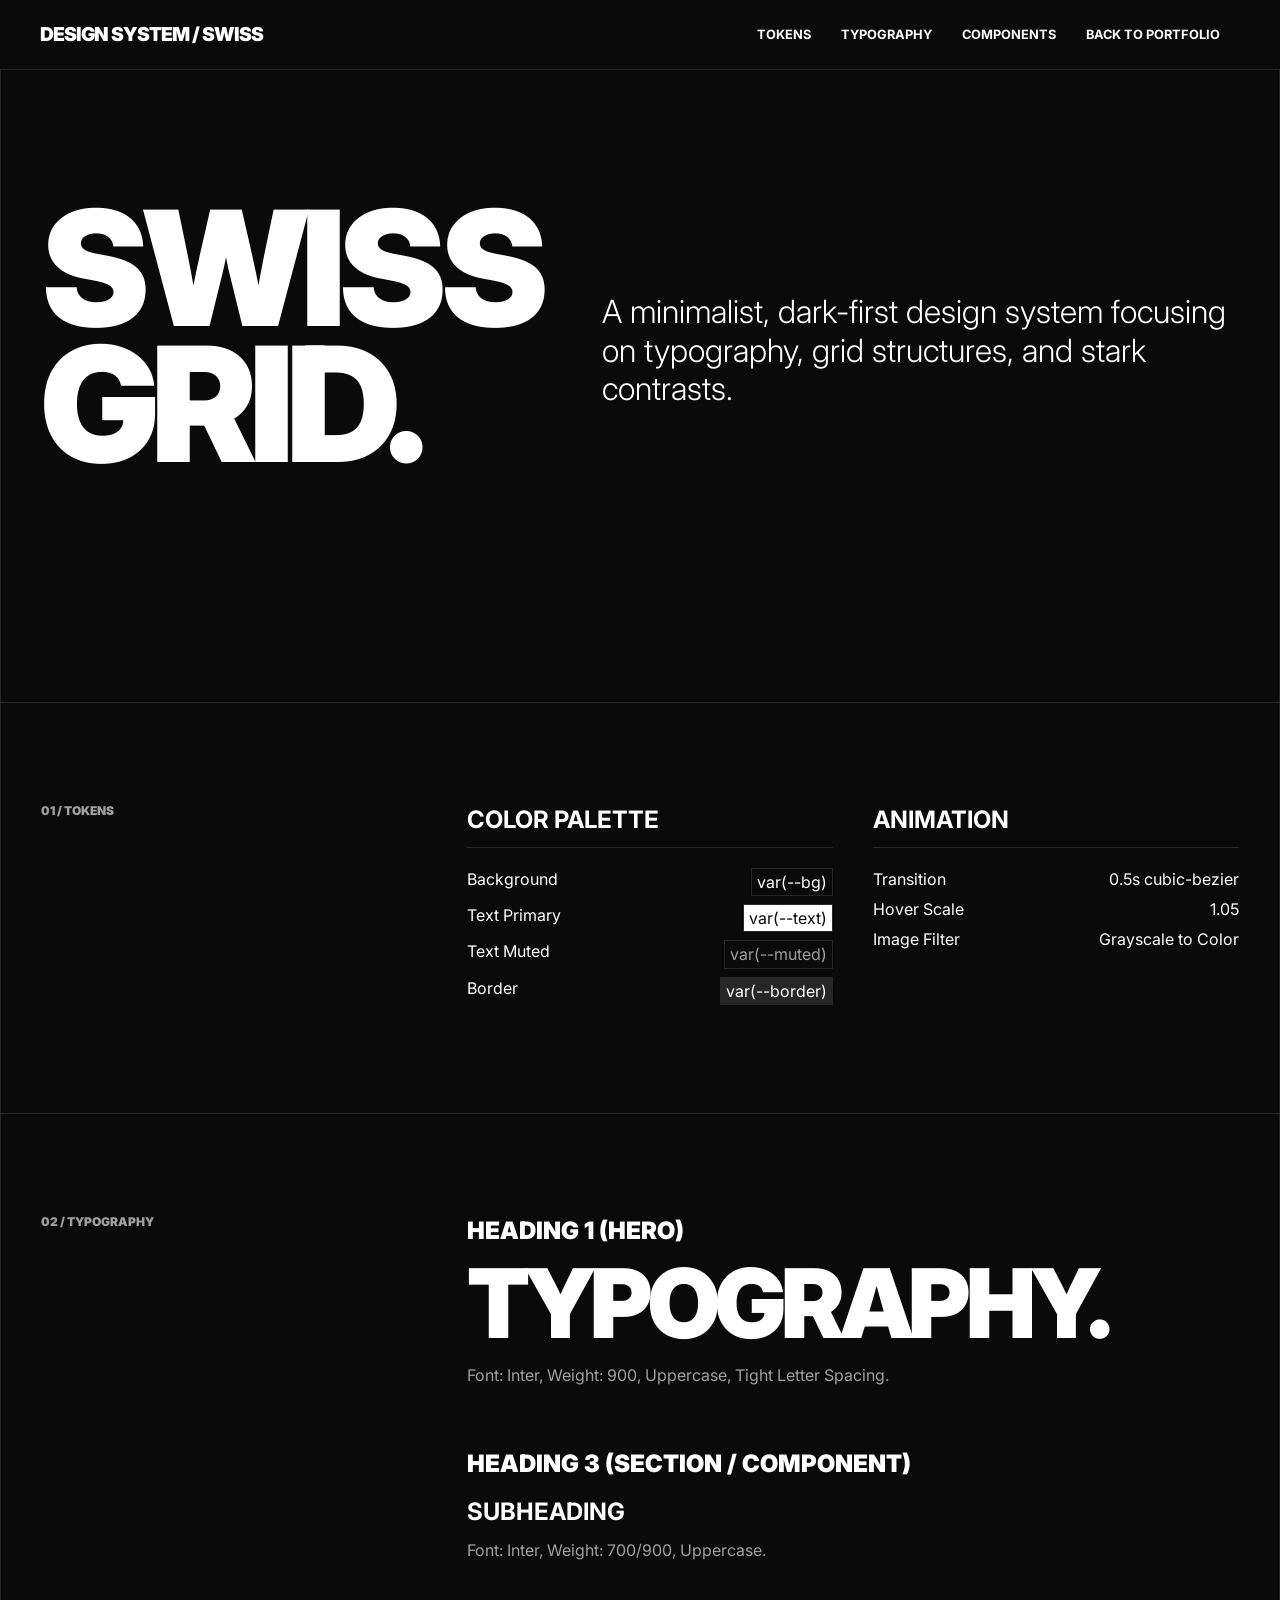
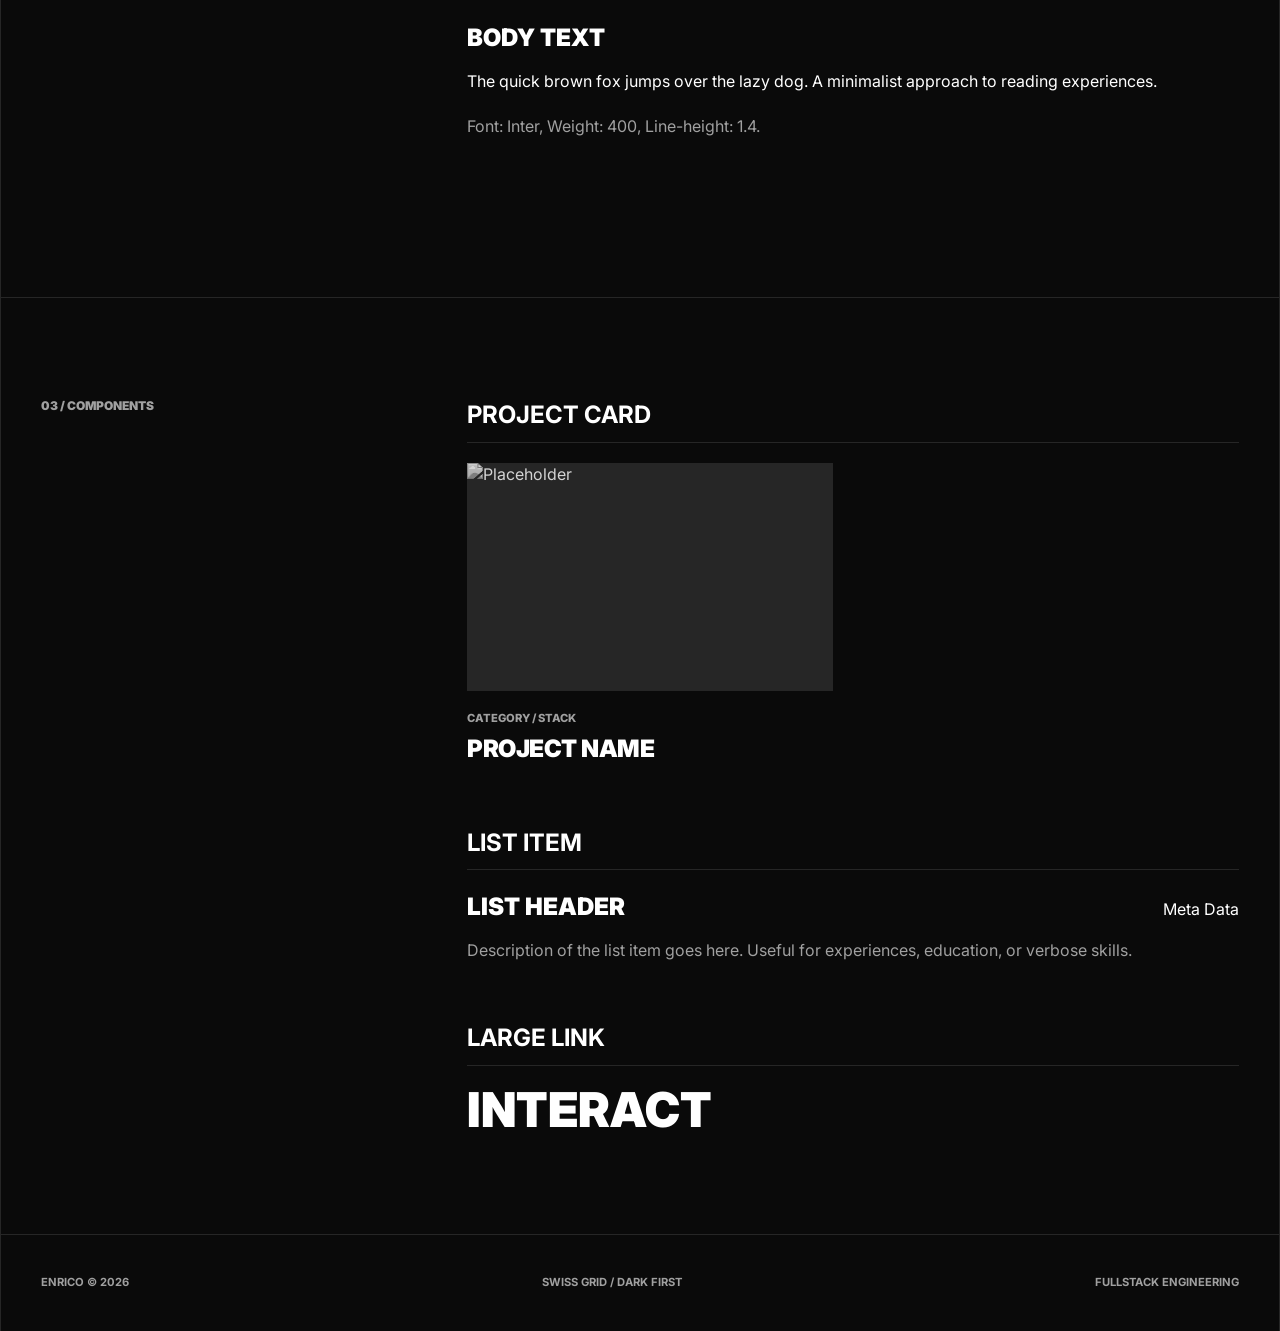
==== commit aec6069e: "feat: revamp portfolio UI using Swiss Grid design" ====
--- a/design-system.html
+++ b/design-system.html
@@ -1,682 +1,149 @@
-<!doctype html>
-<html lang="en">
-  <head>
-    <meta charset="utf-8">
-    <meta name="viewport" content="width=device-width, initial-scale=1">
-    <title>Enrico Feraldo - Portfolio Design System</title>
-    <meta
-      name="description"
-      content="A dark-first portfolio design system for Enrico Feraldo, focused on performance-driven software consulting, ROI, and accessible UI foundations."
-    >
-    <link rel="canonical" href="https://nrcfrld.netlify.app/design-system">
-    <meta property="og:title" content="Enrico Feraldo - Portfolio Design System">
-    <meta
-      property="og:description"
-      content="Design tokens and UI components for a performance-focused software consulting portfolio."
-    >
-    <meta property="og:type" content="website">
-    <meta property="og:url" content="https://nrcfrld.netlify.app/design-system">
-    <meta property="og:image" content="https://nrcfrld.netlify.app/assets/og-design-system.png">
-    <meta name="twitter:card" content="summary_large_image">
-    <meta name="theme-color" content="#111113">
-    <link rel="preconnect" href="https://fonts.googleapis.com">
-    <link rel="preconnect" href="https://fonts.gstatic.com" crossorigin>
-    <link
-      href="https://fonts.googleapis.com/css2?family=Plus+Jakarta+Sans:wght@400;500;600;700;800&display=swap"
-      rel="stylesheet"
-    >
-    <link rel="stylesheet" href="assets/css/styles.css?v=20260617-mobile-light">
-    <script src="assets/js/main.js?v=20260617-mobile-light" defer></script>
-  </head>
-  <body>
-    <a class="skip-link" href="#main">Skip to content</a>
+<!DOCTYPE html>
+<html lang="en" data-theme="dark">
+<head>
+    <meta charset="UTF-8">
+    <meta name="viewport" content="width=device-width, initial-scale=1.0">
+    <title>Enrico | Design System</title>
+    <!-- Lucide Icons -->
+    <script src="https://unpkg.com/lucide@latest"></script>
+    <link rel="stylesheet" href="assets/css/styles.css">
+</head>
+<body>
 
-    <header class="site-header">
-      <div class="container header-inner">
-        <a class="brand" href="design-system.html" aria-label="Enrico Feraldo design system home">
-          <span class="brand-mark" aria-hidden="true">EF</span>
-          <span class="brand-copy">
-            <strong>Enrico Feraldo</strong>
-            <span>Design System</span>
-          </span>
-        </a>
+    <nav>
+        <a href="design-system.html" class="nav-brand">Design System / Swiss</a>
+        <div class="nav-right">
+            <div class="nav-links">
+                <a href="#tokens">Tokens</a>
+                <a href="#typography">Typography</a>
+                <a href="#components">Components</a>
+                <a href="index.html">Back to Portfolio</a>
+            </div>
+            <button class="theme-toggle" aria-label="Toggle Theme">
+                <i data-lucide="sun" id="theme-icon"></i>
+            </button>
+            <button class="menu-btn" id="menu-toggle">Menu</button>
+        </div>
+    </nav>
 
-        <button class="nav-toggle" type="button" aria-expanded="false" aria-controls="primary-nav" data-nav-toggle>
-          <span>Menu</span>
-          <span class="nav-toggle-icon" aria-hidden="true"></span>
-        </button>
+    <!-- Mobile Menu Overlay -->
+    <div class="mobile-overlay" id="mobile-menu">
+        <a href="#tokens">Tokens</a>
+        <a href="#typography">Typography</a>
+        <a href="#components">Components</a>
+        <a href="index.html">Back to Portfolio</a>
+    </div>
 
-        <nav class="nav" id="primary-nav" aria-label="Primary navigation">
-          <a href="#tokens">Tokens</a>
-          <a href="#components">Components</a>
-          <a href="#forms">Forms</a>
-          <a href="#patterns">Patterns</a>
-          <a href="#layouts">Layouts</a>
-          <a href="#tech-stack">Tech</a>
-          <a href="#states">States</a>
-        </nav>
-      </div>
-    </header>
+    <div class="container">
+        
+        <!-- Section: Hero -->
+        <section id="home" class="hero">
+            <h1>Swiss Grid.</h1>
+            <p>A minimalist, dark-first design system focusing on typography, grid structures, and stark contrasts.</p>
+        </section>
 
-    <main id="main">
-      <section class="hero section">
-        <div class="container hero-grid">
-          <div class="hero-copy">
-            <p class="eyebrow">Portfolio foundation / v1</p>
-            <h1>Performance-led interface standards for software consulting.</h1>
-            <p class="lede">
-              A compact dark-first system for Enrico Feraldo's portfolio, built for fast loading,
-              sharp hierarchy, accessible interaction, and a credible business-ROI narrative.
-            </p>
-            <div class="hero-actions" aria-label="Primary actions">
-              <a class="button button-primary" href="#components">
-                <span class="button-icon" aria-hidden="true">+</span>
-                Explore Components
-              </a>
-              <a class="button button-secondary" href="#tokens">Review Tokens</a>
+        <!-- Section: Tokens -->
+        <section id="tokens">
+            <div class="section-label">01 / Tokens</div>
+            <div class="expertise-grid">
+                <div class="expertise-box">
+                    <h3>Color Palette</h3>
+                    <ul class="skill-list">
+                        <li><span>Background</span> <span style="background: var(--bg); color: var(--text); padding: 2px 5px; border: 1px solid var(--border)">var(--bg)</span></li>
+                        <li><span>Text Primary</span> <span style="background: var(--text); color: var(--bg); padding: 2px 5px; border: 1px solid var(--border)">var(--text)</span></li>
+                        <li><span>Text Muted</span> <span style="background: var(--bg); color: var(--muted); padding: 2px 5px; border: 1px solid var(--border)">var(--muted)</span></li>
+                        <li><span>Border</span> <span style="background: var(--border); color: var(--text); padding: 2px 5px; border: 1px solid var(--border)">var(--border)</span></li>
+                    </ul>
+                </div>
+                <div class="expertise-box">
+                    <h3>Animation</h3>
+                    <ul class="skill-list">
+                        <li><span>Transition</span> <span>0.5s cubic-bezier</span></li>
+                        <li><span>Hover Scale</span> <span>1.05</span></li>
+                        <li><span>Image Filter</span> <span>Grayscale to Color</span></li>
+                    </ul>
+                </div>
             </div>
-          </div>
+        </section>
 
-          <aside class="signal-panel" aria-label="System health snapshot">
-            <div class="signal-panel-top">
-              <span class="status-dot" aria-hidden="true"></span>
-              <span>System baseline</span>
+        <!-- Section: Typography -->
+        <section id="typography">
+            <div class="section-label">02 / Typography</div>
+            <div class="journey-content">
+                <div class="journey-item">
+                    <div class="journey-header">
+                        <span class="journey-role">Heading 1 (Hero)</span>
+                    </div>
+                    <h1 style="font-size: clamp(3rem, 10vw, 6rem); font-weight: 900; line-height: 0.85; text-transform: uppercase; letter-spacing: -0.05em; margin-bottom: 20px;">Typography.</h1>
+                    <p style="color: var(--muted);">Font: Inter, Weight: 900, Uppercase, Tight Letter Spacing.</p>
+                </div>
+                <div class="journey-item">
+                    <div class="journey-header">
+                        <span class="journey-role">Heading 3 (Section / Component)</span>
+                    </div>
+                    <h3 style="font-size: 1.5rem; text-transform: uppercase; margin-bottom: 10px;">Subheading</h3>
+                    <p style="color: var(--muted);">Font: Inter, Weight: 700/900, Uppercase.</p>
+                </div>
+                <div class="journey-item">
+                    <div class="journey-header">
+                        <span class="journey-role">Body Text</span>
+                    </div>
+                    <p style="font-size: 1rem; line-height: 1.4;">The quick brown fox jumps over the lazy dog. A minimalist approach to reading experiences.</p>
+                    <br>
+                    <p style="color: var(--muted);">Font: Inter, Weight: 400, Line-height: 1.4.</p>
+                </div>
             </div>
-            <dl class="metric-stack">
-              <div>
-                <dt>Core focus</dt>
-                <dd>Speed, stability, ROI</dd>
-              </div>
-              <div>
-                <dt>Interface mode</dt>
-                <dd>Dark-first</dd>
-              </div>
-              <div>
-                <dt>Runtime</dt>
-                <dd>HTML / CSS / JS</dd>
-              </div>
-            </dl>
-          </aside>
-        </div>
-      </section>
+        </section>
 
-      <section id="tokens" class="section">
-        <div class="container">
-          <div class="section-heading">
-            <p class="eyebrow">01 / Tokens</p>
-            <h2>Small decisions, locked in early.</h2>
-            <p>
-              The palette stays dark and precise, with pink and blue accents reserved for
-              intent, emphasis, and action.
-            </p>
-          </div>
+        <!-- Section: Components -->
+        <section id="components">
+            <div class="section-label">03 / Components</div>
+            
+            <div style="display: flex; flex-direction: column; gap: 60px;">
+                <!-- Component: Project Card -->
+                <div>
+                    <h3 style="font-size: 1.5rem; text-transform: uppercase; margin-bottom: 20px; border-bottom: 1px solid var(--border); padding-bottom: 10px;">Project Card</h3>
+                    <div class="portfolio-grid">
+                        <a href="#" class="project-card">
+                            <div class="project-image-wrapper">
+                                <img src="https://images.unsplash.com/photo-1558655146-d09347e92766?q=80&w=1000&auto=format&fit=crop" alt="Placeholder">
+                            </div>
+                            <div class="project-info">
+                                <span class="project-tag">Category / Stack</span>
+                                <span class="project-name">Project Name</span>
+                            </div>
+                        </a>
+                    </div>
+                </div>
 
-          <div class="grid grid-4 color-grid" aria-label="Color tokens">
-            <article class="swatch">
-              <span class="swatch-color bg-base"></span>
-              <strong>Base</strong>
-              <code>#111113</code>
-            </article>
-            <article class="swatch">
-              <span class="swatch-color bg-surface"></span>
-              <strong>Surface</strong>
-              <code>#1b1b20</code>
-            </article>
-            <article class="swatch">
-              <span class="swatch-color bg-pink"></span>
-              <strong>Accent Pink</strong>
-              <code>#f05aa8</code>
-            </article>
-            <article class="swatch">
-              <span class="swatch-color bg-blue"></span>
-              <strong>Accent Blue</strong>
-              <code>#74a7ff</code>
-            </article>
-            <article class="swatch">
-              <span class="swatch-color bg-success"></span>
-              <strong>Success</strong>
-              <code>#50d890</code>
-            </article>
-            <article class="swatch">
-              <span class="swatch-color bg-warning"></span>
-              <strong>Warning</strong>
-              <code>#ffd166</code>
-            </article>
-            <article class="swatch">
-              <span class="swatch-color bg-danger"></span>
-              <strong>Danger</strong>
-              <code>#ff6b6b</code>
-            </article>
-            <article class="swatch">
-              <span class="swatch-color bg-border"></span>
-              <strong>Border</strong>
-              <code>#34343c</code>
-            </article>
-          </div>
+                <!-- Component: List Item -->
+                <div>
+                    <h3 style="font-size: 1.5rem; text-transform: uppercase; margin-bottom: 20px; border-bottom: 1px solid var(--border); padding-bottom: 10px;">List Item</h3>
+                    <div class="journey-item" style="margin-bottom: 0;">
+                        <div class="journey-header">
+                            <span class="journey-role">List Header</span>
+                            <span class="journey-date">Meta Data</span>
+                        </div>
+                        <p style="color: var(--muted);">Description of the list item goes here. Useful for experiences, education, or verbose skills.</p>
+                    </div>
+                </div>
 
-          <div class="split-block">
-            <div class="type-card">
-              <p class="eyebrow">Typography</p>
-              <h3 class="display-sample">Fast systems deserve clear words.</h3>
-              <p class="text-large">
-                Plus Jakarta Sans gives the portfolio a local signal while staying readable
-                across dense technical sections and business-facing case studies.
-              </p>
-              <p class="text-small">Caption / 14px / stable rhythm for metadata and helper text.</p>
+                <!-- Component: Large Link -->
+                <div>
+                    <h3 style="font-size: 1.5rem; text-transform: uppercase; margin-bottom: 20px; border-bottom: 1px solid var(--border); padding-bottom: 10px;">Large Link</h3>
+                    <a href="#" class="contact-link">INTERACT</a>
+                </div>
             </div>
+        </section>
 
-            <div class="spacing-card" aria-label="Spacing scale">
-              <p class="eyebrow">Spacing</p>
-              <div class="spacing-row">
-                <span>4</span><i style="--w: 4px"></i>
-              </div>
-              <div class="spacing-row">
-                <span>8</span><i style="--w: 8px"></i>
-              </div>
-              <div class="spacing-row">
-                <span>16</span><i style="--w: 16px"></i>
-              </div>
-              <div class="spacing-row">
-                <span>24</span><i style="--w: 24px"></i>
-              </div>
-              <div class="spacing-row">
-                <span>40</span><i style="--w: 40px"></i>
-              </div>
-              <div class="spacing-row">
-                <span>64</span><i style="--w: 64px"></i>
-              </div>
-            </div>
-          </div>
-        </div>
-      </section>
+        <footer>
+            <div>Enrico &copy; 2026</div>
+            <div>Swiss Grid / Dark First</div>
+            <div>Fullstack Engineering</div>
+        </footer>
 
-      <section id="components" class="section section-raised">
-        <div class="container">
-          <div class="section-heading">
-            <p class="eyebrow">02 / Components</p>
-            <h2>Controls and cards with one visual voice.</h2>
-            <p>
-              Components use compact radii, visible borders, and strong states so the system
-              works for both a portfolio and future product-like sections.
-            </p>
-          </div>
+    </div>
 
-          <div class="component-block">
-            <h3>Buttons</h3>
-            <div class="cluster" aria-label="Button examples">
-              <button class="button button-primary" type="button">
-                <span class="button-icon" aria-hidden="true">+</span>
-                Start Project
-              </button>
-              <button class="button button-secondary" type="button">View Proof</button>
-              <button class="button button-ghost" type="button">Read Case Study</button>
-              <button class="button button-danger" type="button">Remove</button>
-              <button class="button button-secondary" type="button" disabled>Disabled</button>
-            </div>
-          </div>
-
-          <div class="grid grid-4 card-grid">
-            <article class="card profile-card">
-              <div class="avatar" aria-hidden="true">EF</div>
-              <p class="eyebrow">Profile</p>
-              <h3>Performance-driven software consultant</h3>
-              <p>
-                Helping teams build fast, stable, scalable systems with a clear focus on ROI.
-              </p>
-              <a class="text-link" href="mailto:nrcfrld@gmail.com">nrcfrld@gmail.com</a>
-            </article>
-
-            <article class="card metric-card">
-              <p class="eyebrow">Metric</p>
-              <strong>4+</strong>
-              <span>years building and mentoring fullstack teams</span>
-            </article>
-
-            <article class="card service-card">
-              <p class="eyebrow">Service</p>
-              <h3>System design and performance improvement</h3>
-              <p>
-                Reduce bottlenecks, sharpen delivery, and make business operations easier to scale.
-              </p>
-              <div class="tag-row" aria-label="Service tags">
-                <span class="tag">PWA</span>
-                <span class="tag">TWA</span>
-                <span class="tag">AI Apps</span>
-              </div>
-            </article>
-
-            <article class="card quote-card">
-              <p class="eyebrow">Voice</p>
-              <blockquote>
-                "Build software that works, scales, and delivers real results."
-              </blockquote>
-              <cite>Portfolio principle</cite>
-            </article>
-          </div>
-        </div>
-      </section>
-
-      <section id="forms" class="section">
-        <div class="container">
-          <div class="section-heading">
-            <p class="eyebrow">03 / Forms</p>
-            <h2>Accessible inputs for real contact flows.</h2>
-            <p>
-              Form controls are designed for future lead capture, project inquiry, and newsletter
-              sections without changing the visual language.
-            </p>
-          </div>
-
-          <form class="form-panel" action="#" method="post">
-            <div class="form-grid">
-              <label class="field">
-                <span>Name</span>
-                <input type="text" name="name" autocomplete="name" placeholder="Your name">
-              </label>
-              <label class="field">
-                <span>Project type</span>
-                <select name="project-type">
-                  <option>Performance audit</option>
-                  <option>Business platform</option>
-                  <option>AI powered application</option>
-                </select>
-              </label>
-              <label class="field field-wide">
-                <span>Context</span>
-                <textarea name="context" rows="4" placeholder="Tell me what needs to move faster."></textarea>
-              </label>
-            </div>
-
-            <fieldset class="choice-group">
-              <legend>Engagement preference</legend>
-              <label class="choice">
-                <input type="radio" name="engagement" checked>
-                <span>Consulting sprint</span>
-              </label>
-              <label class="choice">
-                <input type="radio" name="engagement">
-                <span>Build partnership</span>
-              </label>
-            </fieldset>
-
-            <div class="form-footer">
-              <label class="choice">
-                <input type="checkbox" name="updates">
-                <span>Send me practical software growth notes.</span>
-              </label>
-              <label class="toggle">
-                <input type="checkbox" name="priority">
-                <span class="toggle-track" aria-hidden="true"></span>
-                <span>Priority review</span>
-              </label>
-              <button class="button button-primary" type="button">Preview Inquiry</button>
-            </div>
-          </form>
-        </div>
-      </section>
-
-      <section id="patterns" class="section section-raised">
-        <div class="container">
-          <div class="section-heading">
-            <p class="eyebrow">04 / Patterns</p>
-            <h2>Reusable states for portfolio storytelling.</h2>
-            <p>
-              Badges, alerts, focus samples, and timeline rows support a future homepage,
-              experience page, and case-study archive.
-            </p>
-          </div>
-
-          <div class="pattern-grid">
-            <div class="panel">
-              <h3>Badges and links</h3>
-              <div class="tag-row">
-                <span class="tag tag-pink">Founder</span>
-                <span class="tag tag-blue">Instructor</span>
-                <span class="tag tag-green">Fullstack</span>
-              </div>
-              <p>
-                A text link should stay obvious:
-                <a class="text-link" href="https://www.linkedin.com/in/nrcfrld">LinkedIn profile</a>
-              </p>
-            </div>
-
-            <div class="panel">
-              <h3>Alerts</h3>
-              <div class="alert alert-success" role="status">
-                <strong>Ready:</strong> page structure passes the first content checklist.
-              </div>
-              <div class="alert alert-warning" role="status">
-                <strong>Watch:</strong> keep animated effects subtle and measurable.
-              </div>
-            </div>
-
-            <div class="panel">
-              <h3>Timeline item</h3>
-              <ol class="timeline" aria-label="Experience timeline example">
-                <li>
-                  <span class="timeline-date">2023 - Present</span>
-                  <strong>Founder and CEO, PT Hecolab Solusi Digital</strong>
-                  <p>Strategic direction, product quality, client relationships, and delivery leadership.</p>
-                </li>
-                <li>
-                  <span class="timeline-date">2025 - Present</span>
-                  <strong>Fullstack Instructor and Program Lead, Hexchool</strong>
-                  <p>Mentoring practical web development with business-aware engineering standards.</p>
-                </li>
-              </ol>
-            </div>
-
-            <div class="panel focus-demo">
-              <h3>Focus and interaction</h3>
-              <p>
-                Keyboard focus is intentionally visible across links, form fields, and buttons.
-              </p>
-              <button class="button button-secondary" type="button" data-toast-trigger>
-                Trigger State
-              </button>
-              <p class="toast-message" data-toast-message role="status" aria-live="polite" hidden>
-                State confirmed. Interaction stays small and fast.
-              </p>
-            </div>
-          </div>
-        </div>
-      </section>
-
-      <section id="layouts" class="section">
-        <div class="container">
-          <div class="section-heading">
-            <p class="eyebrow">05 / Portfolio layouts</p>
-            <h2>Page patterns ready for the final portfolio.</h2>
-            <p>
-              These blocks are the first-pass composition for the future homepage: clear value,
-              proof, services, project evidence, experience, stack, and conversion.
-            </p>
-          </div>
-
-          <div class="portfolio-preview">
-            <article class="portfolio-hero-card">
-              <p class="eyebrow">Hero pattern</p>
-              <h3>Fast, stable systems that return business value.</h3>
-              <p>
-                Lead with a strong consulting promise, then support it with concrete signals:
-                systems, performance, AI applications, and delivery leadership.
-              </p>
-              <div class="hero-actions">
-                <a class="button button-primary" href="mailto:nrcfrld@gmail.com">Discuss a project</a>
-                <a class="button button-ghost" href="#tech-stack">See stack</a>
-              </div>
-            </article>
-
-            <aside class="proof-strip" aria-label="Portfolio proof metrics">
-              <div>
-                <strong>4+</strong>
-                <span>years fullstack delivery</span>
-              </div>
-              <div>
-                <strong>3</strong>
-                <span>focus areas: LMS, HealthTech, marketplace</span>
-              </div>
-              <div>
-                <strong>ROI</strong>
-                <span>performance and operation outcomes</span>
-              </div>
-            </aside>
-          </div>
-
-          <div class="service-layout" aria-label="Service section pattern">
-            <article class="service-feature">
-              <p class="eyebrow">Service pattern</p>
-              <h3>Performance improvement for real operating systems.</h3>
-              <p>
-                Use this layout for consulting offers that need business framing and technical
-                proof in the same scan path.
-              </p>
-            </article>
-            <div class="service-list">
-              <article>
-                <span class="service-index">01</span>
-                <h4>System design</h4>
-                <p>Architecture direction, bottleneck mapping, and scalable delivery plans.</p>
-              </article>
-              <article>
-                <span class="service-index">02</span>
-                <h4>PWA and TWA delivery</h4>
-                <p>Fast web applications that can move cleanly into mobile distribution.</p>
-              </article>
-              <article>
-                <span class="service-index">03</span>
-                <h4>AI powered operations</h4>
-                <p>Focused AI tooling for workflows, decisions, and internal productivity.</p>
-              </article>
-            </div>
-          </div>
-
-          <article class="case-study-card">
-            <div>
-              <p class="eyebrow">Case study pattern</p>
-              <h3>Business platform rebuild with measurable speed goals.</h3>
-              <p>
-                A featured project card should explain the constraint, the technical direction,
-                and the business outcome without becoming a wall of text.
-              </p>
-            </div>
-            <dl class="case-study-facts">
-              <div>
-                <dt>Role</dt>
-                <dd>Founder / Fullstack lead</dd>
-              </div>
-              <div>
-                <dt>Stack</dt>
-                <dd>Laravel, Vue, SQL</dd>
-              </div>
-              <div>
-                <dt>Signal</dt>
-                <dd>Reduced bottlenecks</dd>
-              </div>
-            </dl>
-          </article>
-
-          <div class="cta-band">
-            <div>
-              <p class="eyebrow">CTA pattern</p>
-              <h3>Have a slow system with a real business cost?</h3>
-              <p>Use this band near the end of the final portfolio to convert interest into a project conversation.</p>
-            </div>
-            <a class="button button-primary" href="mailto:nrcfrld@gmail.com">Start a performance review</a>
-          </div>
-        </div>
-      </section>
-
-      <section id="tech-stack" class="section section-raised">
-        <div class="container">
-          <div class="section-heading">
-            <p class="eyebrow">Tech stack</p>
-            <h2>Official logo tiles with readable labels.</h2>
-            <p>
-              Logos are loaded from one local SVG sprite. Text labels stay visible, so the grid
-              remains accessible and useful even when scanning quickly.
-            </p>
-          </div>
-
-          <div class="tech-stack-groups">
-            <section class="tech-group" aria-labelledby="frontend-stack">
-              <h3 id="frontend-stack">Frontend</h3>
-              <div class="tech-grid">
-                <article class="tech-tile tech-html">
-                  <span class="tech-logo-frame"><svg class="tech-icon" aria-hidden="true"><use href="assets/icons/tech-stack.svg#icon-html"></use></svg></span>
-                  <strong>HTML</strong>
-                </article>
-                <article class="tech-tile tech-css">
-                  <span class="tech-logo-frame"><svg class="tech-icon" aria-hidden="true"><use href="assets/icons/tech-stack.svg#icon-css"></use></svg></span>
-                  <strong>CSS</strong>
-                </article>
-                <article class="tech-tile tech-javascript">
-                  <span class="tech-logo-frame"><svg class="tech-icon" aria-hidden="true"><use href="assets/icons/tech-stack.svg#icon-javascript"></use></svg></span>
-                  <strong>JavaScript</strong>
-                </article>
-                <article class="tech-tile tech-react">
-                  <span class="tech-logo-frame"><svg class="tech-icon" aria-hidden="true"><use href="assets/icons/tech-stack.svg#icon-react"></use></svg></span>
-                  <strong>React</strong>
-                </article>
-                <article class="tech-tile tech-nextjs">
-                  <span class="tech-logo-frame"><svg class="tech-icon" aria-hidden="true"><use href="assets/icons/tech-stack.svg#icon-nextjs"></use></svg></span>
-                  <strong>Next.js</strong>
-                </article>
-                <article class="tech-tile tech-vue">
-                  <span class="tech-logo-frame"><svg class="tech-icon" aria-hidden="true"><use href="assets/icons/tech-stack.svg#icon-vue"></use></svg></span>
-                  <strong>Vue</strong>
-                </article>
-                <article class="tech-tile tech-nuxt">
-                  <span class="tech-logo-frame"><svg class="tech-icon" aria-hidden="true"><use href="assets/icons/tech-stack.svg#icon-nuxt"></use></svg></span>
-                  <strong>Nuxt</strong>
-                </article>
-              </div>
-            </section>
-
-            <section class="tech-group" aria-labelledby="backend-stack">
-              <h3 id="backend-stack">Backend</h3>
-              <div class="tech-grid">
-                <article class="tech-tile tech-php">
-                  <span class="tech-logo-frame"><svg class="tech-icon" aria-hidden="true"><use href="assets/icons/tech-stack.svg#icon-php"></use></svg></span>
-                  <strong>PHP</strong>
-                </article>
-                <article class="tech-tile tech-nodejs">
-                  <span class="tech-logo-frame"><svg class="tech-icon" aria-hidden="true"><use href="assets/icons/tech-stack.svg#icon-nodejs"></use></svg></span>
-                  <strong>Node.js</strong>
-                </article>
-                <article class="tech-tile tech-express">
-                  <span class="tech-logo-frame"><svg class="tech-icon" aria-hidden="true"><use href="assets/icons/tech-stack.svg#icon-express"></use></svg></span>
-                  <strong>Express</strong>
-                </article>
-                <article class="tech-tile tech-nestjs">
-                  <span class="tech-logo-frame"><svg class="tech-icon" aria-hidden="true"><use href="assets/icons/tech-stack.svg#icon-nestjs"></use></svg></span>
-                  <strong>NestJS</strong>
-                </article>
-                <article class="tech-tile tech-laravel">
-                  <span class="tech-logo-frame"><svg class="tech-icon" aria-hidden="true"><use href="assets/icons/tech-stack.svg#icon-laravel"></use></svg></span>
-                  <strong>Laravel</strong>
-                </article>
-                <article class="tech-tile tech-go">
-                  <span class="tech-logo-frame"><svg class="tech-icon" aria-hidden="true"><use href="assets/icons/tech-stack.svg#icon-go"></use></svg></span>
-                  <strong>Go</strong>
-                </article>
-                <article class="tech-tile tech-gin">
-                  <span class="tech-logo-frame"><svg class="tech-icon" aria-hidden="true"><use href="assets/icons/tech-stack.svg#icon-gin"></use></svg></span>
-                  <strong>Gin</strong>
-                </article>
-              </div>
-            </section>
-
-            <section class="tech-group" aria-labelledby="database-stack">
-              <h3 id="database-stack">Database</h3>
-              <div class="tech-grid">
-                <article class="tech-tile tech-sql">
-                  <span class="tech-logo-frame"><svg class="tech-icon" aria-hidden="true"><use href="assets/icons/tech-stack.svg#icon-sql"></use></svg></span>
-                  <strong>SQL</strong>
-                </article>
-                <article class="tech-tile tech-postgresql">
-                  <span class="tech-logo-frame"><svg class="tech-icon" aria-hidden="true"><use href="assets/icons/tech-stack.svg#icon-postgresql"></use></svg></span>
-                  <strong>PostgreSQL</strong>
-                </article>
-                <article class="tech-tile tech-mysql">
-                  <span class="tech-logo-frame"><svg class="tech-icon" aria-hidden="true"><use href="assets/icons/tech-stack.svg#icon-mysql"></use></svg></span>
-                  <strong>MySQL</strong>
-                </article>
-                <article class="tech-tile tech-mssql">
-                  <span class="tech-logo-frame"><svg class="tech-icon" aria-hidden="true"><use href="assets/icons/tech-stack.svg#icon-mssql"></use></svg></span>
-                  <strong>Microsoft SQL Server</strong>
-                </article>
-              </div>
-            </section>
-          </div>
-        </div>
-      </section>
-
-      <section id="states" class="section">
-        <div class="container">
-          <div class="section-heading">
-            <p class="eyebrow">06 / Component states</p>
-            <h2>Practical states for portfolio interactions.</h2>
-            <p>
-              These states cover the final portfolio needs: active calls to action, selected
-              cards, loading feedback, validation messages, empty content, and status updates.
-            </p>
-          </div>
-
-          <div class="state-grid">
-            <article class="panel state-panel">
-              <h3>Button states</h3>
-              <div class="cluster">
-                <button class="button button-primary is-active" type="button">Active CTA</button>
-                <button class="button button-secondary is-loading" type="button" aria-busy="true">
-                  <span class="spinner" aria-hidden="true"></span>
-                  Loading
-                </button>
-                <button class="button button-ghost is-selected" type="button" aria-pressed="true">Selected</button>
-              </div>
-            </article>
-
-            <article class="panel state-panel">
-              <h3>Form states</h3>
-              <label class="field is-error">
-                <span>Email</span>
-                <input type="email" value="not-ready" aria-describedby="email-error">
-                <small id="email-error" class="field-message">Use a valid email address before sending.</small>
-              </label>
-              <label class="field is-success">
-                <span>Project focus</span>
-                <input type="text" value="Performance audit" aria-describedby="focus-success">
-                <small id="focus-success" class="field-message">Looks clear and specific.</small>
-              </label>
-            </article>
-
-            <article class="panel state-panel">
-              <h3>Card states</h3>
-              <div class="mini-card-row">
-                <div class="mini-card is-selected">
-                  <strong>Selected service</strong>
-                  <span>Performance review</span>
-                </div>
-                <div class="mini-card is-disabled" aria-disabled="true">
-                  <strong>Unavailable</strong>
-                  <span>Booked this week</span>
-                </div>
-              </div>
-            </article>
-
-            <article class="panel state-panel is-empty">
-              <h3>Empty state</h3>
-              <p>No featured article yet. Use this state for future writing, case study, or testimonial slots.</p>
-              <a class="button button-secondary" href="#layouts">Review layout</a>
-            </article>
-
-            <article class="panel state-panel">
-              <h3>Status variants</h3>
-              <div class="alert alert-success" role="status"><strong>Success:</strong> inquiry draft is ready.</div>
-              <div class="alert alert-warning" role="status"><strong>Warning:</strong> project scope needs a target metric.</div>
-              <div class="alert alert-danger" role="alert"><strong>Error:</strong> contact method is missing.</div>
-            </article>
-
-            <article class="panel state-panel">
-              <h3>Toast state</h3>
-              <p>Use for tiny confirmations that do not block reading or navigation.</p>
-              <button class="button button-secondary" type="button" data-toast-trigger>
-                Trigger State
-              </button>
-              <p class="toast-message" data-toast-message role="status" aria-live="polite" hidden>
-                State confirmed. Interaction stays small and fast.
-              </p>
-            </article>
-          </div>
-        </div>
-      </section>
-    </main>
-
-    <footer class="site-footer">
-      <div class="container footer-inner">
-        <p>Enrico Feraldo / HecoLab portfolio system</p>
-        <a class="text-link" href="#main">Back to top</a>
-      </div>
-    </footer>
-  </body>
+    <script src="assets/js/main.js"></script>
+</body>
 </html>
--- a/assets/css/styles.css
+++ b/assets/css/styles.css
@@ -1,2396 +1,435 @@
+@import url('https://fonts.googleapis.com/css2?family=Inter:wght@300;400;700;900&display=swap');
+
 :root {
-  color-scheme: dark;
-  --color-base: #111113;
-  --color-base-2: #151519;
-  --color-surface: #1b1b20;
-  --color-surface-2: #24242b;
-  --color-text: #f6f2f8;
-  --color-text-soft: #d8d3dc;
-  --color-muted: #a6a0ad;
-  --color-border: #34343c;
-  --color-border-strong: #4a4854;
-  --color-pink: #f05aa8;
-  --color-pink-strong: #ff76ba;
-  --color-blue: #74a7ff;
-  --color-blue-strong: #9cc0ff;
-  --color-success: #50d890;
-  --color-warning: #ffd166;
-  --color-danger: #ff6b6b;
-  --color-focus: #f8df6d;
-  --space-1: 4px;
-  --space-2: 8px;
-  --space-3: 12px;
-  --space-4: 16px;
-  --space-5: 24px;
-  --space-6: 32px;
-  --space-7: 40px;
-  --space-8: 48px;
-  --space-9: 64px;
-  --radius-1: 4px;
-  --radius-2: 6px;
-  --radius-3: 8px;
-  --radius-showcase: 14px;
-  --shadow-soft: 0 18px 60px rgba(0, 0, 0, 0.28);
-  --shadow-tight: 0 10px 26px rgba(0, 0, 0, 0.22);
-  --font-sans: "Plus Jakarta Sans", ui-sans-serif, system-ui, -apple-system, BlinkMacSystemFont, "Segoe UI", sans-serif;
-  --font-mono: "SFMono-Regular", Consolas, "Liberation Mono", Menlo, monospace;
-  --container: 1120px;
-  --ease-out: cubic-bezier(0.22, 1, 0.36, 1);
+    --bg: #ffffff;
+    --text: #000000;
+    --muted: #666666;
+    --border: #e0e0e0;
+    --accent: #000000;
+    --transition: 0.5s cubic-bezier(0.19, 1, 0.22, 1);
+}
+
+[data-theme="dark"] {
+    --bg: #0a0a0a;
+    --text: #ffffff;
+    --muted: #a0a0a0;
+    --border: #262626;
+    --accent: #ffffff;
 }
 
 * {
-  box-sizing: border-box;
-}
-
-html {
-  scroll-behavior: smooth;
-}
-
-[id] {
-  scroll-margin-top: 96px;
+    margin: 0;
+    padding: 0;
+    box-sizing: border-box;
+    font-family: 'Inter', sans-serif;
+    border-color: var(--border);
 }
 
 body {
-  min-width: 320px;
-  margin: 0;
-  background:
-    linear-gradient(90deg, rgba(255, 255, 255, 0.025) 1px, transparent 1px) 0 0 / 56px 56px,
-    linear-gradient(180deg, rgba(255, 255, 255, 0.018) 1px, transparent 1px) 0 0 / 56px 56px,
-    var(--color-base);
-  color: var(--color-text);
-  font-family: var(--font-sans);
-  font-size: 16px;
-  line-height: 1.65;
-  text-rendering: optimizeLegibility;
-  -webkit-font-smoothing: antialiased;
-}
-
-body::before {
-  position: fixed;
-  inset: 0 auto 0 0;
-  z-index: -1;
-  width: 5px;
-  background: linear-gradient(180deg, var(--color-blue), var(--color-pink) 48%, var(--color-warning));
-  content: "";
-}
-
-img,
-svg {
-  display: block;
-  max-width: 100%;
-}
-
-.icon-sprite {
-  position: absolute;
-  width: 0;
-  height: 0;
-  overflow: hidden;
-}
-
-.ui-icon {
-  width: 20px;
-  height: 20px;
-  fill: none;
-  stroke: currentColor;
-  stroke-width: 1.8;
-  stroke-linecap: round;
-  stroke-linejoin: round;
-}
-
-.section-icon {
-  display: inline-grid;
-  width: 42px;
-  height: 42px;
-  place-items: center;
-  border: 1px solid rgba(116, 167, 255, 0.32);
-  border-radius: var(--radius-3);
-  background: rgba(116, 167, 255, 0.08);
-  color: var(--color-blue-strong);
-}
-
-.mobile-only {
-  display: none;
-}
-
-a {
-  color: inherit;
-}
-
-button,
-input,
-select,
-textarea {
-  font: inherit;
-}
-
-button {
-  cursor: pointer;
-}
-
-button:disabled {
-  cursor: not-allowed;
-}
-
-:focus {
-  outline: none;
-}
-
-:focus-visible {
-  outline: 3px solid var(--color-focus);
-  outline-offset: 3px;
-}
-
-::selection {
-  background: rgba(240, 90, 168, 0.35);
-  color: var(--color-text);
-}
-
-.skip-link {
-  position: fixed;
-  top: var(--space-4);
-  left: var(--space-4);
-  z-index: 10;
-  transform: translateY(-140%);
-  border: 1px solid var(--color-border);
-  border-radius: var(--radius-2);
-  background: var(--color-text);
-  color: var(--color-base);
-  padding: var(--space-2) var(--space-4);
-  font-weight: 800;
-  text-decoration: none;
-  transition: transform 180ms var(--ease-out);
-}
-
-.skip-link:focus {
-  transform: translateY(0);
-}
-
+    background-color: var(--bg);
+    color: var(--text);
+    transition: background-color var(--transition), color var(--transition);
+    line-height: 1.4;
+}
+
+/* Swiss Navigation */
+nav {
+    position: fixed;
+    top: 0;
+    left: 0;
+    width: 100%;
+    height: 70px;
+    display: flex;
+    justify-content: space-between;
+    align-items: center;
+    padding: 0 40px;
+    background: var(--bg);
+    border-bottom: 1px solid var(--border);
+    z-index: 1100;
+    transition: background-color var(--transition);
+}
+
+.nav-brand {
+    font-weight: 900;
+    text-transform: uppercase;
+    letter-spacing: -1px;
+    font-size: 1.2rem;
+    z-index: 1200;
+    color: var(--text);
+    text-decoration: none;
+}
+
+.nav-right {
+    display: flex;
+    align-items: center;
+    gap: 20px;
+    z-index: 1200;
+}
+
+.nav-links {
+    display: none; /* Hidden on mobile by default */
+    gap: 30px;
+}
+
+@media (min-width: 901px) {
+    .nav-links { display: flex; }
+    .menu-btn { display: none !important; }
+}
+
+.nav-links a {
+    color: var(--text);
+    text-decoration: none;
+    font-size: 0.8rem;
+    text-transform: uppercase;
+    font-weight: 700;
+    transition: var(--transition);
+}
+
+/* Mobile Menu Button */
+.menu-btn {
+    background: none;
+    border: none;
+    color: var(--text);
+    font-weight: 900;
+    text-transform: uppercase;
+    font-size: 0.8rem;
+    cursor: pointer;
+    letter-spacing: 1px;
+    padding: 10px;
+}
+
+/* Mobile Overlay */
+.mobile-overlay {
+    position: fixed;
+    top: 0;
+    left: 0;
+    width: 100%;
+    height: 100vh;
+    background: var(--bg);
+    z-index: 1050;
+    display: flex;
+    flex-direction: column;
+    justify-content: center;
+    padding: 40px;
+    transform: translateY(-100%);
+    transition: transform 0.6s cubic-bezier(0.19, 1, 0.22, 1), background-color var(--transition);
+}
+
+.mobile-overlay.active {
+    transform: translateY(0);
+}
+
+.mobile-overlay a {
+    font-size: 3.5rem;
+    font-weight: 900;
+    text-transform: uppercase;
+    text-decoration: none;
+    color: var(--text);
+    line-height: 1.1;
+    margin-bottom: 20px;
+    letter-spacing: -2px;
+}
+
+.theme-toggle {
+    cursor: pointer;
+    background: none;
+    border: none;
+    color: var(--text);
+    display: flex;
+    align-items: center;
+}
+
+/* Grid Layout */
 .container {
-  width: min(100% - 32px, var(--container));
-  margin-inline: auto;
-}
-
-.section {
-  padding: var(--space-9) 0;
-}
-
-.section-raised {
-  background: linear-gradient(180deg, rgba(255, 255, 255, 0.025), rgba(255, 255, 255, 0.01));
-  border-block: 1px solid rgba(255, 255, 255, 0.06);
-}
-
-.site-header {
-  position: sticky;
-  top: 0;
-  z-index: 5;
-  border-bottom: 1px solid rgba(255, 255, 255, 0.08);
-  background: rgba(17, 17, 19, 0.88);
-  backdrop-filter: blur(16px);
-}
-
-.header-inner,
-.footer-inner {
-  display: flex;
-  align-items: center;
-  justify-content: space-between;
-  gap: var(--space-5);
-}
-
-.header-inner {
-  min-height: 76px;
-}
-
-.brand {
-  display: inline-flex;
-  align-items: center;
-  gap: var(--space-3);
-  min-height: 44px;
-  color: var(--color-text);
-  text-decoration: none;
-}
-
-.brand-mark {
-  display: grid;
-  width: 40px;
-  height: 40px;
-  place-items: center;
-  border: 1px solid rgba(240, 90, 168, 0.55);
-  border-radius: var(--radius-3);
-  background: linear-gradient(135deg, rgba(116, 167, 255, 0.16), rgba(240, 90, 168, 0.18));
-  color: var(--color-text);
-  font-size: 0.78rem;
-  font-weight: 800;
-}
-
-.brand-copy {
-  display: grid;
-  line-height: 1.2;
-}
-
-.brand-copy strong {
-  font-size: 0.94rem;
-}
-
-.brand-copy span {
-  color: var(--color-muted);
-  font-size: 0.78rem;
-  font-weight: 700;
-  text-transform: uppercase;
-}
-
-.nav {
-  display: flex;
-  align-items: center;
-  gap: var(--space-1);
-  flex-wrap: wrap;
-  justify-content: flex-end;
-  row-gap: 0;
-}
-
-.nav a {
-  min-height: 44px;
-  border-radius: var(--radius-2);
-  color: var(--color-text-soft);
-  display: inline-flex;
-  align-items: center;
-  padding: 0 var(--space-3);
-  font-size: 0.9rem;
-  font-weight: 700;
-  text-decoration: none;
-}
-
-.nav a:hover {
-  background: rgba(255, 255, 255, 0.06);
-  color: var(--color-text);
-}
-
-.nav-toggle {
-  display: none;
-  align-items: center;
-  justify-content: center;
-  gap: var(--space-2);
-  min-height: 44px;
-  border: 1px solid var(--color-border-strong);
-  border-radius: var(--radius-3);
-  background: rgba(255, 255, 255, 0.055);
-  color: var(--color-text);
-  padding: 0 var(--space-3);
-  font-weight: 800;
-}
-
-.nav-toggle-icon {
-  position: relative;
-  width: 16px;
-  height: 10px;
-}
-
-.nav-toggle-icon::before,
-.nav-toggle-icon::after {
-  position: absolute;
-  left: 0;
-  width: 16px;
-  height: 2px;
-  border-radius: 999px;
-  background: currentColor;
-  content: "";
-  transition: transform 180ms var(--ease-out), top 180ms var(--ease-out);
-}
-
-.nav-toggle-icon::before {
-  top: 0;
-}
-
-.nav-toggle-icon::after {
-  top: 8px;
-}
-
-.site-header.is-nav-open .nav-toggle-icon::before {
-  top: 4px;
-  transform: rotate(45deg);
-}
-
-.site-header.is-nav-open .nav-toggle-icon::after {
-  top: 4px;
-  transform: rotate(-45deg);
-}
-
+    max-width: 1400px;
+    margin: 0 auto;
+    border-left: 1px solid var(--border);
+    border-right: 1px solid var(--border);
+}
+
+section {
+    padding: 100px 40px;
+    border-bottom: 1px solid var(--border);
+    display: grid;
+    grid-template-columns: 1fr 2fr;
+    gap: 40px;
+}
+
+.section-label {
+    font-size: 0.75rem;
+    font-weight: 900;
+    text-transform: uppercase;
+    color: var(--muted);
+}
+
+/* Hero */
 .hero {
-  padding-top: var(--space-8);
-}
-
-.home-hero {
-  min-height: calc(100svh - 76px);
-  display: grid;
-  align-items: center;
-  padding-top: var(--space-8);
-}
-
-.hero-grid {
-  display: grid;
-  align-items: end;
-  grid-template-columns: minmax(0, 1.55fr) minmax(280px, 0.75fr);
-  gap: var(--space-7);
-}
-
-.home-hero-grid {
-  display: grid;
-  align-items: end;
-  grid-template-columns: minmax(0, 1.42fr) minmax(300px, 0.58fr);
-  gap: var(--space-7);
-}
-
-.hero-copy {
-  max-width: 760px;
-}
-
-.home-hero-copy {
-  max-width: 860px;
-}
-
-.identity-kicker,
-.profile-links {
-  display: flex;
-  align-items: center;
-  flex-wrap: wrap;
-  gap: var(--space-2);
-}
-
-.identity-kicker {
-  margin-bottom: var(--space-4);
-}
-
-.identity-kicker span,
-.profile-links a {
-  display: inline-flex;
-  align-items: center;
-  min-height: 32px;
-  border: 1px solid rgba(255, 255, 255, 0.11);
-  border-radius: 999px;
-  background: rgba(255, 255, 255, 0.05);
-  color: var(--color-text-soft);
-  padding: 0 var(--space-3);
-  font-size: 0.82rem;
-  font-weight: 800;
-}
-
-.hero-role {
-  max-width: 760px;
-  margin-top: var(--space-4);
-  color: var(--color-blue-strong);
-  font-size: clamp(1.18rem, 2.6vw, 1.58rem);
-  font-weight: 800;
-  line-height: 1.35;
-}
-
-.profile-links {
-  margin-top: var(--space-5);
-}
-
-.profile-links a {
-  text-decoration: none;
-}
-
-.profile-links a:hover {
-  border-color: rgba(116, 167, 255, 0.55);
-  color: var(--color-text);
-}
-
-.eyebrow {
-  margin: 0 0 var(--space-3);
-  color: var(--color-blue-strong);
-  font-size: 0.78rem;
-  font-weight: 800;
-  letter-spacing: 0;
-  text-transform: uppercase;
-}
-
-h1,
-h2,
-h3,
-p {
-  overflow-wrap: anywhere;
-}
-
-h1,
-h2,
-h3 {
-  margin: 0;
-  line-height: 1.06;
-  letter-spacing: 0;
-}
-
-h1 {
-  max-width: 840px;
-  font-size: clamp(2.6rem, 8vw, 5.8rem);
-  font-weight: 800;
-}
-
-h2 {
-  font-size: clamp(2rem, 4vw, 3.6rem);
-  font-weight: 800;
-}
-
-h3 {
-  font-size: 1.2rem;
-  font-weight: 800;
-}
-
-p {
-  margin: 0;
-  color: var(--color-text-soft);
-}
-
-.lede {
-  max-width: 680px;
-  margin-top: var(--space-5);
-  color: var(--color-text-soft);
-  font-size: clamp(1.05rem, 2.4vw, 1.28rem);
-}
-
-.hero-actions,
-.cluster,
-.tag-row {
-  display: flex;
-  align-items: center;
-  flex-wrap: wrap;
-  gap: var(--space-3);
+    display: flex;
+    flex-direction: row;
+    justify-content: space-between;
+    align-items: center;
+    grid-column: 1 / -1;
+    padding: 200px 40px;
+    gap: 60px;
+}
+
+.hero-content {
+    flex: 1;
+}
+
+.hero-image {
+    flex: 0 0 400px;
+    aspect-ratio: 4 / 5;
+    background: var(--border);
+    overflow: hidden;
+}
+
+.hero-image img {
+    width: 100%;
+    height: 100%;
+    object-fit: cover;
+    filter: grayscale(1);
+    transition: var(--transition);
+}
+
+.hero-image:hover img {
+    filter: grayscale(0);
+}
+
+.hero h1 {
+    font-size: clamp(4rem, 15vw, 10rem);
+    font-weight: 900;
+    line-height: 0.85;
+    letter-spacing: -0.05em;
+    text-transform: uppercase;
+    margin-bottom: 30px;
+}
+
+.hero p {
+    font-size: clamp(1.2rem, 3vw, 2rem);
+    max-width: 800px;
+    font-weight: 300;
+    line-height: 1.2;
 }
 
 .hero-actions {
-  margin-top: var(--space-6);
+    display: flex;
+    gap: 20px;
+    margin-top: 40px;
 }
 
 .button {
-  display: inline-flex;
-  align-items: center;
-  justify-content: center;
-  gap: var(--space-2);
-  min-height: 44px;
-  border: 1px solid transparent;
-  border-radius: var(--radius-3);
-  padding: 0 var(--space-4);
-  font-weight: 800;
-  text-align: center;
-  text-decoration: none;
-  transition:
-    transform 180ms var(--ease-out),
-    border-color 180ms var(--ease-out),
-    background 180ms var(--ease-out),
-    color 180ms var(--ease-out);
-}
-
-.button:hover:not(:disabled) {
-  transform: translateY(-1px);
-}
-
-.button:active:not(:disabled) {
-  transform: translateY(0);
-}
-
-.button-primary {
-  border-color: rgba(240, 90, 168, 0.72);
-  background: linear-gradient(135deg, var(--color-pink), #c84ce8);
-  color: #ffffff;
-  box-shadow: 0 12px 28px rgba(240, 90, 168, 0.22);
-}
-
-.button-secondary {
-  border-color: var(--color-border-strong);
-  background: var(--color-surface-2);
-  color: var(--color-text);
-}
-
-.button-ghost {
-  border-color: rgba(255, 255, 255, 0.09);
-  background: transparent;
-  color: var(--color-text-soft);
-}
-
-.button-danger {
-  border-color: rgba(255, 107, 107, 0.55);
-  background: rgba(255, 107, 107, 0.12);
-  color: #ffd7d7;
-}
-
-.button:disabled {
-  opacity: 0.48;
-}
-
-.button.is-active,
-.button.is-selected {
-  border-color: rgba(255, 255, 255, 0.24);
-  box-shadow: 0 0 0 3px rgba(240, 90, 168, 0.14);
-}
-
-.button.is-loading {
-  pointer-events: none;
-}
-
-.button-icon {
-  display: inline-grid;
-  width: 20px;
-  height: 20px;
-  place-items: center;
-  border-radius: var(--radius-1);
-  background: rgba(255, 255, 255, 0.16);
-  line-height: 1;
-}
-
-.button-icon .ui-icon {
-  width: 14px;
-  height: 14px;
-  stroke-width: 2;
-}
-
-.signal-panel,
-.home-signal,
-.card,
-.panel,
-.form-panel,
-.type-card,
-.spacing-card,
-.swatch,
-.portfolio-hero-card,
-.proof-strip,
-.service-feature,
-.service-list article,
-  .case-study-card,
-  .cta-band,
-  .tech-group,
-  .tech-tile,
-  .instagram-post,
-  .mini-card {
-  border: 1px solid rgba(255, 255, 255, 0.09);
-  border-radius: var(--radius-3);
-  background: rgba(27, 27, 32, 0.82);
-  box-shadow: var(--shadow-tight);
-}
-
-.signal-panel {
-  position: relative;
-  overflow: hidden;
-  padding: var(--space-5);
-}
-
-.home-signal {
-  position: relative;
-  overflow: hidden;
-  padding: var(--space-5);
-  background:
-    linear-gradient(135deg, rgba(116, 167, 255, 0.12), rgba(240, 90, 168, 0.1)),
-    rgba(27, 27, 32, 0.86);
-}
-
-.profile-snapshot {
-  align-self: center;
-  isolation: isolate;
-  overflow: visible;
-  min-height: 610px;
-  transform: rotate(1deg);
-}
-
-.profile-snapshot::after {
-  position: absolute;
-  inset: 18px -18px -18px 18px;
-  z-index: -1;
-  border: 1px solid rgba(116, 167, 255, 0.24);
-  border-radius: var(--radius-showcase);
-  background:
-    linear-gradient(135deg, rgba(116, 167, 255, 0.08), rgba(240, 90, 168, 0.08)),
-    rgba(255, 255, 255, 0.018);
-  content: "";
-}
-
-.profile-photo-frame {
-  position: relative;
-  overflow: hidden;
-  width: min(100%, 320px);
-  margin: -56px auto var(--space-5);
-  border: 1px solid rgba(240, 90, 168, 0.42);
-  border-radius: var(--radius-showcase);
-  background:
-    linear-gradient(135deg, rgba(116, 167, 255, 0.14), rgba(240, 90, 168, 0.12)),
-    var(--color-surface-2);
-  aspect-ratio: 4 / 5;
-  box-shadow: 0 18px 42px rgba(240, 90, 168, 0.14);
-  transform: rotate(-1deg) translateX(-8px);
-}
-
-.profile-photo-frame::after {
-  position: absolute;
-  inset: 0;
-  background:
-    linear-gradient(180deg, transparent 58%, rgba(17, 17, 19, 0.52)),
-    linear-gradient(90deg, rgba(116, 167, 255, 0.12), transparent 34%, rgba(240, 90, 168, 0.12));
-  content: "";
-  pointer-events: none;
-}
-
-.profile-photo {
-  width: 100%;
-  height: 100%;
-  object-fit: cover;
-  object-position: center top;
-}
-
-.profile-float-note,
-.profile-side-note {
-  border: 1px solid rgba(255, 255, 255, 0.12);
-  border-radius: var(--radius-3);
-  background: rgba(17, 17, 19, 0.78);
-  box-shadow: var(--shadow-tight);
-  color: var(--color-text-soft);
-  font-size: 0.78rem;
-  font-weight: 800;
-  line-height: 1.35;
-}
-
-.profile-float-note {
-  position: absolute;
-  top: 106px;
-  right: -18px;
-  z-index: 2;
-  max-width: 164px;
-  padding: var(--space-2) var(--space-3);
-  color: #ffc1df;
-  transform: rotate(3deg);
-}
-
-.profile-side-note {
-  position: absolute;
-  right: auto;
-  bottom: 72px;
-  left: -54px;
-  z-index: 2;
-  width: 174px;
-  padding: var(--space-3);
-  transform: rotate(-2deg);
-}
-
-.profile-avatar {
-  display: grid;
-  width: 72px;
-  height: 72px;
-  place-items: center;
-  margin-bottom: var(--space-5);
-  border: 1px solid rgba(240, 90, 168, 0.55);
-  border-radius: var(--radius-showcase);
-  background: linear-gradient(135deg, rgba(116, 167, 255, 0.22), rgba(240, 90, 168, 0.28));
-  color: var(--color-text);
-  font-size: 1.1rem;
-  font-weight: 800;
-  box-shadow: 0 18px 42px rgba(240, 90, 168, 0.14);
-}
-
-.home-signal::before {
-  position: absolute;
-  inset: 0 0 auto;
-  height: 3px;
-  background: linear-gradient(90deg, var(--color-blue), var(--color-pink), var(--color-warning));
-  content: "";
-}
-
-.signal-panel::before {
-  position: absolute;
-  inset: 0 0 auto;
-  height: 3px;
-  background: linear-gradient(90deg, var(--color-blue), var(--color-pink), var(--color-warning));
-  content: "";
-}
-
-.signal-panel-top {
-  display: flex;
-  align-items: center;
-  gap: var(--space-2);
-  color: var(--color-text);
-  font-size: 0.86rem;
-  font-weight: 800;
-  text-transform: uppercase;
-}
-
-.status-dot {
-  width: 10px;
-  height: 10px;
-  border-radius: 999px;
-  background: var(--color-success);
-  box-shadow: 0 0 0 7px rgba(80, 216, 144, 0.1);
-}
-
-.metric-stack {
-  display: grid;
-  grid-template-columns: repeat(2, minmax(0, 1fr));
-  gap: var(--space-3);
-  margin: var(--space-4) 0 0;
-}
-
-.metric-stack div {
-  border: 1px solid rgba(255, 255, 255, 0.09);
-  border-radius: var(--radius-3);
-  background: rgba(255, 255, 255, 0.035);
-  padding: var(--space-3);
-}
-
-.metric-stack div:nth-child(2) {
-  margin-left: 0;
-}
-
-.metric-stack div:nth-child(3) {
-  margin-right: 0;
-}
-
-.metric-stack div:nth-child(4) {
-  margin-left: 0;
-}
-
-.metric-stack dt {
-  color: var(--color-muted);
-  font-size: 0.72rem;
-  font-weight: 700;
-}
-
-.metric-stack dd {
-  margin: var(--space-1) 0 0;
-  color: var(--color-text);
-  font-size: 0.88rem;
-  font-weight: 800;
-  line-height: 1.32;
-}
-
-.section-heading {
-  max-width: 720px;
-  margin-bottom: var(--space-7);
-}
-
-.section-heading p:not(.eyebrow) {
-  margin-top: var(--space-4);
-  font-size: 1.03rem;
-}
-
-.section-tight {
-  padding: var(--space-6) 0;
-}
-
-.grid {
-  display: grid;
-  gap: var(--space-4);
-}
-
-.grid-4 {
-  grid-template-columns: repeat(4, minmax(0, 1fr));
-}
-
-.swatch {
-  padding: var(--space-4);
-}
-
-.swatch-color {
-  display: block;
-  width: 100%;
-  min-height: 72px;
-  margin-bottom: var(--space-4);
-  border: 1px solid rgba(255, 255, 255, 0.08);
-  border-radius: var(--radius-2);
-}
-
-.swatch strong,
-.swatch code {
-  display: block;
-}
-
-.swatch code {
-  margin-top: var(--space-1);
-  color: var(--color-muted);
-  font-family: var(--font-mono);
-  font-size: 0.82rem;
-}
-
-.bg-base {
-  background: var(--color-base);
-}
-
-.bg-surface {
-  background: var(--color-surface);
-}
-
-.bg-pink {
-  background: var(--color-pink);
-}
-
-.bg-blue {
-  background: var(--color-blue);
-}
-
-.bg-success {
-  background: var(--color-success);
-}
-
-.bg-warning {
-  background: var(--color-warning);
-}
-
-.bg-danger {
-  background: var(--color-danger);
-}
-
-.bg-border {
-  background: var(--color-border);
-}
-
-.split-block {
-  display: grid;
-  grid-template-columns: minmax(0, 1.2fr) minmax(280px, 0.8fr);
-  gap: var(--space-4);
-  margin-top: var(--space-4);
-}
-
-.type-card,
-.spacing-card {
-  padding: var(--space-5);
-}
-
-.display-sample {
-  max-width: 760px;
-  font-size: clamp(2rem, 5vw, 4.5rem);
-}
-
-.text-large {
-  margin-top: var(--space-4);
-  font-size: 1.18rem;
-}
-
-.text-small {
-  margin-top: var(--space-5);
-  color: var(--color-muted);
-  font-size: 0.88rem;
-}
-
-.spacing-card {
-  display: grid;
-  align-content: start;
-  gap: var(--space-3);
-}
-
-.spacing-row {
-  display: grid;
-  align-items: center;
-  grid-template-columns: 42px 1fr;
-  gap: var(--space-3);
-}
-
-.spacing-row span {
-  color: var(--color-muted);
-  font-family: var(--font-mono);
-  font-size: 0.84rem;
-}
-
-.spacing-row i {
-  display: block;
-  width: var(--w);
-  height: 24px;
-  border-radius: var(--radius-1);
-  background: linear-gradient(90deg, var(--color-blue), var(--color-pink));
-}
-
-.component-block {
-  margin-bottom: var(--space-5);
-  border-bottom: 1px solid var(--color-border);
-  padding-bottom: var(--space-5);
-}
-
-.component-block h3 {
-  margin-bottom: var(--space-4);
-}
-
-.card {
-  min-height: 260px;
-  padding: var(--space-5);
-}
-
-.profile-card {
-  display: grid;
-  align-content: start;
-  gap: var(--space-3);
-}
-
-.avatar {
-  display: grid;
-  width: 56px;
-  height: 56px;
-  place-items: center;
-  border-radius: var(--radius-3);
-  background: linear-gradient(135deg, var(--color-blue), var(--color-pink));
-  color: #ffffff;
-  font-weight: 800;
-}
-
-.metric-card strong {
-  display: block;
-  margin: var(--space-5) 0 var(--space-2);
-  color: var(--color-text);
-  font-size: clamp(3.4rem, 7vw, 5.5rem);
-  line-height: 0.85;
-}
-
-.metric-card span {
-  color: var(--color-text-soft);
-  font-weight: 700;
-}
-
-.service-card,
-.quote-card {
-  display: flex;
-  flex-direction: column;
-  gap: var(--space-4);
-}
-
-.tag-row {
-  margin-top: auto;
-}
-
-.tag {
-  display: inline-flex;
-  align-items: center;
-  min-height: 28px;
-  border: 1px solid rgba(255, 255, 255, 0.11);
-  border-radius: 999px;
-  background: rgba(255, 255, 255, 0.05);
-  color: var(--color-text-soft);
-  padding: 0 var(--space-3);
-  font-size: 0.78rem;
-  font-weight: 800;
-}
-
-.tag-pink {
-  border-color: rgba(240, 90, 168, 0.45);
-  color: #ffc1df;
-}
-
-.tag-blue {
-  border-color: rgba(116, 167, 255, 0.45);
-  color: #c9dcff;
-}
-
-.tag-green {
-  border-color: rgba(80, 216, 144, 0.42);
-  color: #c8f6dc;
-}
-
-blockquote {
-  margin: 0;
-  color: var(--color-text);
-  font-size: 1.36rem;
-  font-weight: 800;
-  line-height: 1.24;
-}
-
-cite {
-  margin-top: auto;
-  color: var(--color-muted);
-  font-style: normal;
-}
-
-.form-panel {
-  padding: var(--space-5);
-}
-
-.form-grid {
-  display: grid;
-  grid-template-columns: repeat(2, minmax(0, 1fr));
-  gap: var(--space-4);
-}
-
-.field {
-  display: grid;
-  gap: var(--space-2);
-}
-
-.field-wide {
-  grid-column: 1 / -1;
-}
-
-.field span,
-.choice-group legend {
-  color: var(--color-text);
-  font-size: 0.9rem;
-  font-weight: 800;
-}
-
-input,
-select,
-textarea {
-  width: 100%;
-  min-height: 44px;
-  border: 1px solid var(--color-border);
-  border-radius: var(--radius-3);
-  background: rgba(255, 255, 255, 0.045);
-  color: var(--color-text);
-  padding: 0 var(--space-3);
-}
-
-select {
-  color-scheme: dark;
-}
-
-textarea {
-  min-height: 124px;
-  padding-top: var(--space-3);
-  resize: vertical;
-}
-
-input::placeholder,
-textarea::placeholder {
-  color: #7f7887;
-}
-
-input:hover,
-select:hover,
-textarea:hover {
-  border-color: var(--color-border-strong);
-}
-
-.choice-group {
-  display: flex;
-  flex-wrap: wrap;
-  gap: var(--space-4);
-  margin: var(--space-5) 0 0;
-  border: 0;
-  padding: 0;
-}
-
-.choice-group legend {
-  width: 100%;
-  margin-bottom: var(--space-1);
-}
-
-.choice,
-.toggle {
-  display: inline-flex;
-  align-items: center;
-  gap: var(--space-2);
-  min-height: 44px;
-  color: var(--color-text-soft);
-  font-weight: 700;
-}
-
-.toggle {
-  position: relative;
-}
-
-.choice input {
-  width: 18px;
-  height: 18px;
-  min-height: auto;
-  accent-color: var(--color-pink);
-}
-
-.toggle input {
-  position: absolute;
-  width: 1px;
-  height: 1px;
-  min-height: 1px;
-  opacity: 0;
-}
-
-.toggle-track {
-  position: relative;
-  width: 42px;
-  height: 24px;
-  border: 1px solid var(--color-border-strong);
-  border-radius: 999px;
-  background: rgba(255, 255, 255, 0.08);
-  transition: background 180ms var(--ease-out), border-color 180ms var(--ease-out);
-}
-
-.toggle-track::after {
-  position: absolute;
-  top: 3px;
-  left: 3px;
-  width: 16px;
-  height: 16px;
-  border-radius: 50%;
-  background: var(--color-text-soft);
-  content: "";
-  transition: transform 180ms var(--ease-out), background 180ms var(--ease-out);
-}
-
-.toggle input:checked + .toggle-track {
-  border-color: rgba(240, 90, 168, 0.7);
-  background: rgba(240, 90, 168, 0.22);
-}
-
-.toggle input:checked + .toggle-track::after {
-  transform: translateX(18px);
-  background: var(--color-pink-strong);
-}
-
-.toggle input:focus-visible + .toggle-track {
-  outline: 3px solid var(--color-focus);
-  outline-offset: 3px;
-}
-
-.form-footer {
-  display: flex;
-  align-items: center;
-  justify-content: space-between;
-  gap: var(--space-4);
-  flex-wrap: wrap;
-  margin-top: var(--space-5);
-  border-top: 1px solid var(--color-border);
-  padding-top: var(--space-5);
-}
-
-.pattern-grid {
-  display: grid;
-  grid-template-columns: repeat(2, minmax(0, 1fr));
-  gap: var(--space-4);
-}
-
-.panel {
-  padding: var(--space-5);
-}
-
-.panel h3 {
-  margin-bottom: var(--space-4);
-}
-
-.panel p + .button,
-.panel .tag-row + p {
-  margin-top: var(--space-4);
-}
-
-.text-link {
-  color: var(--color-blue-strong);
-  font-weight: 800;
-  text-decoration-thickness: 2px;
-  text-underline-offset: 4px;
-}
-
-.text-link:hover {
-  color: var(--color-pink-strong);
-}
-
-.alert {
-  border: 1px solid var(--color-border);
-  border-radius: var(--radius-3);
-  padding: var(--space-3) var(--space-4);
-  color: var(--color-text-soft);
-}
-
-.alert + .alert {
-  margin-top: var(--space-3);
-}
-
-.alert strong {
-  color: var(--color-text);
-}
-
-.alert-success {
-  border-color: rgba(80, 216, 144, 0.35);
-  background: rgba(80, 216, 144, 0.08);
-}
-
-.alert-warning {
-  border-color: rgba(255, 209, 102, 0.35);
-  background: rgba(255, 209, 102, 0.08);
-}
-
-.alert-danger {
-  border-color: rgba(255, 107, 107, 0.42);
-  background: rgba(255, 107, 107, 0.09);
-}
-
-.timeline {
-  display: grid;
-  gap: var(--space-4);
-  margin: 0;
-  padding: 0;
-  list-style: none;
-}
-
-.timeline li {
-  position: relative;
-  border-left: 2px solid var(--color-border);
-  padding-left: var(--space-4);
-}
-
-.timeline li::before {
-  position: absolute;
-  top: 4px;
-  left: -6px;
-  width: 10px;
-  height: 10px;
-  border-radius: 50%;
-  background: var(--color-pink);
-  content: "";
-}
-
-.timeline-date {
-  display: block;
-  color: var(--color-muted);
-  font-size: 0.78rem;
-  font-weight: 800;
-  text-transform: uppercase;
-}
-
-.timeline strong {
-  display: block;
-  margin-top: var(--space-1);
-  color: var(--color-text);
-  line-height: 1.3;
-}
-
-.timeline p {
-  margin-top: var(--space-2);
-}
-
-.toast-message {
-  margin-top: var(--space-4);
-  border-left: 3px solid var(--color-blue);
-  background: rgba(116, 167, 255, 0.08);
-  padding: var(--space-3);
-}
-
-.portfolio-preview {
-  display: grid;
-  align-items: stretch;
-  grid-template-columns: minmax(0, 1.35fr) minmax(280px, 0.65fr);
-  gap: var(--space-4);
-}
-
-.portfolio-hero-card,
-.service-feature,
-.case-study-card,
-.cta-band,
-.tech-group,
-.state-panel {
-  padding: var(--space-5);
-}
-
-.portfolio-hero-card {
-  min-height: 360px;
-  background:
-    linear-gradient(135deg, rgba(116, 167, 255, 0.12), rgba(240, 90, 168, 0.1) 56%, rgba(255, 209, 102, 0.08)),
-    rgba(27, 27, 32, 0.88);
-}
-
-.portfolio-hero-card h3 {
-  max-width: 720px;
-  font-size: clamp(2rem, 5vw, 4.35rem);
-}
-
-.portfolio-hero-card p:not(.eyebrow) {
-  max-width: 660px;
-  margin-top: var(--space-4);
-  font-size: 1.08rem;
-}
-
-.proof-strip {
-  display: grid;
-  align-content: stretch;
-  padding: var(--space-4);
-}
-
-.proof-strip-horizontal {
-  grid-template-columns: repeat(3, minmax(0, 1fr));
-}
-
-.proof-strip div {
-  display: grid;
-  align-content: center;
-  border-bottom: 1px solid var(--color-border);
-  padding: var(--space-4) 0;
-}
-
-.proof-strip-horizontal div {
-  border-right: 1px solid var(--color-border);
-  border-bottom: 0;
-  padding: var(--space-4);
-}
-
-.proof-strip div:last-child {
-  border-bottom: 0;
-}
-
-.proof-strip-horizontal div:last-child {
-  border-right: 0;
-}
-
-.proof-strip strong {
-  color: var(--color-text);
-  font-size: clamp(2rem, 4vw, 3.3rem);
-  line-height: 1;
-}
-
-.proof-strip span {
-  color: var(--color-muted);
-  font-weight: 700;
-}
-
-.service-layout {
-  display: grid;
-  grid-template-columns: minmax(280px, 0.75fr) minmax(0, 1.25fr);
-  gap: var(--space-4);
-  margin-top: var(--space-4);
-}
-
-.service-feature h3,
-.case-study-card h3,
-.cta-band h3 {
-  font-size: clamp(1.6rem, 3vw, 2.7rem);
-}
-
-.service-feature p,
-.case-study-card p,
-.cta-band p {
-  margin-top: var(--space-4);
-}
-
-.service-list {
-  display: grid;
-  gap: var(--space-4);
-}
-
-.service-list article {
-  position: relative;
-  padding: var(--space-5);
-}
-
-.service-list h4 {
-  margin: var(--space-2) 0 var(--space-2);
-  color: var(--color-text);
-  font-size: 1.04rem;
-}
-
-.service-index {
-  display: inline-flex;
-  align-items: center;
-  gap: var(--space-2);
-  color: var(--color-pink-strong);
-  font-family: var(--font-mono);
-  font-size: 0.82rem;
-  font-weight: 800;
-}
-
-.service-index .ui-icon {
-  width: 18px;
-  height: 18px;
-}
-
-.case-study-card {
-  display: grid;
-  align-items: end;
-  grid-template-columns: minmax(0, 1.1fr) minmax(280px, 0.9fr);
-  gap: var(--space-5);
-  margin-top: var(--space-4);
-  overflow: hidden;
-}
-
-.case-study-card::before {
-  grid-column: 1 / -1;
-  height: 3px;
-  margin: calc(var(--space-5) * -1) calc(var(--space-5) * -1) 0;
-  background: linear-gradient(90deg, var(--color-blue), var(--color-pink), var(--color-warning));
-  content: "";
-}
-
-.case-study-facts {
-  display: grid;
-  gap: var(--space-3);
-  margin: 0;
-}
-
-.case-study-facts div {
-  display: grid;
-  grid-template-columns: 88px 1fr;
-  gap: var(--space-3);
-  border-top: 1px solid var(--color-border);
-  padding-top: var(--space-3);
-}
-
-.case-study-facts dt {
-  color: var(--color-muted);
-  font-size: 0.82rem;
-  font-weight: 800;
-  text-transform: uppercase;
-}
-
-.case-study-facts dd {
-  margin: 0;
-  color: var(--color-text);
-  font-weight: 800;
-}
-
-.cta-band {
-  display: flex;
-  align-items: center;
-  justify-content: space-between;
-  gap: var(--space-5);
-  margin-top: var(--space-4);
-  background:
-    linear-gradient(135deg, rgba(240, 90, 168, 0.18), rgba(116, 167, 255, 0.09)),
-    rgba(27, 27, 32, 0.86);
-}
-
-.work-grid {
-  display: grid;
-  grid-template-columns: repeat(3, minmax(0, 1fr));
-  gap: var(--space-4);
-  margin-top: var(--space-4);
-}
-
-.instagram-heading {
-  max-width: 780px;
-}
-
-.instagram-slider-controls {
-  display: none;
-}
-
-.instagram-grid {
-  display: grid;
-  align-items: start;
-  grid-template-columns: repeat(auto-fit, minmax(min(100%, 326px), 1fr));
-  gap: var(--space-4);
-}
-
-.instagram-post {
-  min-width: 0;
-  overflow: hidden;
-  padding: var(--space-3);
-  background:
-    linear-gradient(135deg, rgba(240, 90, 168, 0.12), rgba(116, 167, 255, 0.06)),
-    rgba(27, 27, 32, 0.82);
-}
-
-.instagram-post .instagram-media {
-  width: 100% !important;
-  min-width: 0 !important;
-  margin: 0 auto !important;
-}
-
-.experience-layout {
-  display: grid;
-  grid-template-columns: minmax(260px, 0.7fr) minmax(0, 1.3fr);
-  gap: var(--space-7);
-}
-
-.experience-layout .section-heading {
-  margin-bottom: 0;
-}
-
-.experience-timeline {
-  border: 1px solid rgba(255, 255, 255, 0.09);
-  border-radius: var(--radius-3);
-  background: rgba(27, 27, 32, 0.72);
-  padding: var(--space-5);
-}
-
-.education-grid {
-  display: grid;
-  grid-template-columns: minmax(260px, 0.8fr) minmax(0, 1.2fr);
-  gap: var(--space-7);
-}
-
-.education-grid .section-heading {
-  margin-bottom: 0;
-}
-
-.education-list {
-  display: grid;
-  gap: var(--space-4);
-}
-
-.contact-band h2 {
-  font-size: clamp(1.9rem, 4vw, 3.4rem);
-}
-
-.contact-actions {
-  display: flex;
-  align-items: center;
-  justify-content: flex-end;
-  flex-wrap: wrap;
-  gap: var(--space-3);
-}
-
-.tech-stack-groups {
-  display: grid;
-  gap: var(--space-4);
-}
-
-.tech-group h3 {
-  margin-bottom: var(--space-4);
-}
-
-.tech-grid {
-  display: grid;
-  grid-template-columns: repeat(auto-fit, minmax(132px, 1fr));
-  gap: var(--space-3);
-}
-
-.tech-tile {
-  display: grid;
-  align-items: center;
-  grid-template-columns: 52px minmax(0, 1fr);
-  gap: var(--space-3);
-  min-height: 76px;
-  padding: var(--space-3);
-  color: var(--tech-color, var(--color-text));
-  transition:
-    transform 180ms var(--ease-out),
-    border-color 180ms var(--ease-out),
-    background 180ms var(--ease-out);
-}
-
-.tech-tile:hover {
-  transform: translateY(-1px);
-  border-color: color-mix(in srgb, var(--tech-color, var(--color-blue)) 52%, var(--color-border));
-  background: rgba(255, 255, 255, 0.055);
-}
-
-.tech-logo-frame {
-  display: grid;
-  width: 48px;
-  height: 48px;
-  place-items: center;
-  border: 1px solid color-mix(in srgb, var(--tech-color, var(--color-blue)) 42%, transparent);
-  border-radius: var(--radius-3);
-  background: rgba(255, 255, 255, 0.055);
-}
-
-.tech-icon {
-  width: 26px;
-  height: 26px;
-  color: var(--tech-color, var(--color-text));
-  fill: currentColor;
-}
-
-.tech-tile strong {
-  color: var(--color-text);
-  font-size: 0.92rem;
-  line-height: 1.2;
-}
-
-.tech-html {
-  --tech-color: #e34f26;
-}
-
-.tech-css {
-  --tech-color: #663399;
-}
-
-.tech-javascript {
-  --tech-color: #f7df1e;
-}
-
-.tech-php {
-  --tech-color: #777bb4;
-}
-
-.tech-sql {
-  --tech-color: #74a7ff;
-}
-
-.tech-postgresql {
-  --tech-color: #4169e1;
-}
-
-.tech-mysql {
-  --tech-color: #4479a1;
-}
-
-.tech-mssql {
-  --tech-color: #cc2927;
-}
-
-.tech-express,
-.tech-nextjs {
-  --tech-color: #f6f2f8;
-}
-
-.tech-nodejs {
-  --tech-color: #5fa04e;
-}
-
-.tech-nestjs {
-  --tech-color: #e0234e;
-}
-
-.tech-laravel {
-  --tech-color: #ff2d20;
-}
-
-.tech-go {
-  --tech-color: #00add8;
-}
-
-.tech-gin {
-  --tech-color: #00acd7;
-}
-
-.tech-react {
-  --tech-color: #61dafb;
-}
-
-.tech-vue {
-  --tech-color: #4fc08d;
-}
-
-.tech-nuxt {
-  --tech-color: #00dc82;
-}
-
-.state-grid {
-  display: grid;
-  grid-template-columns: repeat(3, minmax(0, 1fr));
-  gap: var(--space-4);
-}
-
-.state-panel {
-  min-height: 220px;
-}
-
-.state-panel h3 {
-  margin-bottom: var(--space-4);
-}
-
-.spinner {
-  width: 18px;
-  height: 18px;
-  border: 2px solid rgba(255, 255, 255, 0.28);
-  border-top-color: var(--color-text);
-  border-radius: 50%;
-  animation: spin 780ms linear infinite;
-}
-
-.field small,
-.field-message {
-  color: var(--color-muted);
-  font-size: 0.82rem;
-  font-weight: 700;
-}
-
-.field.is-error input,
-.field.is-error select,
-.field.is-error textarea {
-  border-color: rgba(255, 107, 107, 0.82);
-  background: rgba(255, 107, 107, 0.08);
-}
-
-.field.is-error .field-message {
-  color: #ffd7d7;
-}
-
-.field.is-success input,
-.field.is-success select,
-.field.is-success textarea {
-  border-color: rgba(80, 216, 144, 0.76);
-  background: rgba(80, 216, 144, 0.07);
-}
-
-.field.is-success .field-message {
-  color: #c8f6dc;
-}
-
-.field + .field {
-  margin-top: var(--space-4);
-}
-
-.mini-card-row {
-  display: grid;
-  gap: var(--space-3);
-}
-
-.mini-card {
-  padding: var(--space-4);
-}
-
-.mini-card strong,
-.mini-card span {
-  display: block;
-}
-
-.mini-card span {
-  margin-top: var(--space-1);
-  color: var(--color-muted);
-}
-
-.is-selected {
-  border-color: rgba(116, 167, 255, 0.62);
-  background: rgba(116, 167, 255, 0.08);
-}
-
-.is-disabled {
-  opacity: 0.52;
-  filter: grayscale(0.35);
-}
-
-.is-empty {
-  border-style: dashed;
-  background:
-    linear-gradient(135deg, rgba(255, 255, 255, 0.035), transparent),
-    rgba(27, 27, 32, 0.58);
-}
-
-.is-empty .button {
-  margin-top: var(--space-4);
-}
-
-@keyframes spin {
-  to {
-    transform: rotate(360deg);
-  }
-}
-
-.site-footer {
-  border-top: 1px solid rgba(255, 255, 255, 0.08);
-  padding: var(--space-5) 0;
-}
-
-.site-footer p {
-  color: var(--color-muted);
-}
-
-@media (max-width: 920px) {
-  .hero-grid,
-  .home-hero-grid,
-  .split-block,
-  .pattern-grid,
-  .portfolio-preview,
-  .service-layout,
-  .case-study-card,
-  .experience-layout,
-  .education-grid {
-    grid-template-columns: 1fr;
-  }
-
-  .state-grid {
-    grid-template-columns: repeat(2, minmax(0, 1fr));
-  }
-
-  .grid-4 {
-    grid-template-columns: repeat(2, minmax(0, 1fr));
-  }
-
-  .signal-panel {
-    max-width: 520px;
-  }
-
-  .home-signal {
-    max-width: 560px;
-  }
-
-  .work-grid,
-  .instagram-grid,
-  .proof-strip-horizontal {
-    grid-template-columns: 1fr;
-  }
-
-  .proof-strip-horizontal div {
-    border-right: 0;
-    border-bottom: 1px solid var(--color-border);
-  }
-}
-
-@media (max-width: 720px) {
-  .section {
-    padding: var(--space-7) 0;
-  }
-
-  .header-inner {
-    position: relative;
-    display: grid;
-    align-items: center;
-    grid-template-columns: minmax(0, 1fr) auto;
-    gap: var(--space-3);
-    padding: var(--space-3) 0;
-  }
-
-  .nav-toggle {
-    display: inline-flex;
-  }
-
-  .nav {
-    display: none;
-    grid-column: 1 / -1;
-    grid-template-columns: 1fr;
-    gap: var(--space-1);
-    justify-content: flex-start;
-    width: 100%;
-    max-height: min(60vh, 420px);
-    overflow-y: auto;
-    border: 1px solid rgba(255, 255, 255, 0.09);
-    border-radius: var(--radius-3);
-    background: rgba(27, 27, 32, 0.96);
-    padding: var(--space-2);
-    box-shadow: var(--shadow-tight);
-  }
-
-  .nav a {
-    width: 100%;
-    min-height: 44px;
-    justify-content: space-between;
-    padding-inline: var(--space-3);
-  }
-
-  .site-header.is-nav-open .nav {
-    display: grid;
-  }
-
-  .hero {
-    padding-top: var(--space-6);
-  }
-
-  .home-hero {
-    min-height: auto;
-    padding-top: var(--space-4);
-  }
-
-  .home-hero-grid {
-    gap: var(--space-4);
-  }
-
-  .mobile-trim {
-    display: none;
-  }
-
-  .mobile-only {
-    display: revert;
-  }
-
-  .identity-kicker,
-  .profile-links {
-    gap: var(--space-2);
-  }
-
-  .identity-kicker span,
-  .profile-links a {
-    min-height: 30px;
-    padding-inline: var(--space-2);
-    font-size: 0.78rem;
-  }
-
-  .profile-links a {
-    min-height: 44px;
-  }
-
-  .hero-role {
-    margin-top: var(--space-3);
-    font-size: 1.04rem;
-  }
-
-  .lede {
-    margin-top: var(--space-3);
-    font-size: 1rem;
-    line-height: 1.5;
-  }
-
-  .profile-links {
-    margin-top: var(--space-3);
-  }
-
-  .hero-actions {
-    margin-top: var(--space-4);
-  }
-
-  .section-heading {
-    margin-bottom: var(--space-5);
-  }
-
-  .section-heading p:not(.eyebrow) {
-    margin-top: var(--space-3);
-    font-size: 0.96rem;
-  }
-
-  .home-signal,
-  .portfolio-hero-card,
-  .service-feature,
-  .service-list article,
-  .case-study-card,
-  .cta-band,
-  .tech-group,
-  .instagram-post,
-  .state-panel,
-  .panel,
-  .form-panel {
-    padding: var(--space-4);
-  }
-
-  .profile-avatar {
-    width: 56px;
-    height: 56px;
-    margin-bottom: var(--space-4);
-    border-radius: var(--radius-3);
-  }
-
-  .profile-snapshot {
-    display: grid;
-    grid-template-columns: 64px minmax(0, 1fr);
-    align-items: center;
-    gap: var(--space-3);
-    min-height: auto;
-    max-width: none;
-    transform: none;
-  }
-
-  .profile-snapshot::after,
-  .profile-float-note,
-  .profile-side-note {
-    display: none;
-  }
-
-  .profile-photo-frame {
-    width: 64px;
-    margin: 0;
-    border-radius: var(--radius-3);
-    transform: none;
-  }
-
-  .profile-snapshot .signal-panel-top {
-    align-self: center;
-  }
-
-  .profile-snapshot .metric-stack {
-    display: none;
-  }
-
-  .grid-4,
-  .form-grid {
-    grid-template-columns: 1fr;
-  }
-
-  .card {
-    min-height: auto;
-  }
-
-  .proof-strip {
-    gap: var(--space-2);
-    padding: var(--space-3);
-  }
-
-  .proof-strip-horizontal div {
-    min-height: 86px;
-    border-bottom: 0;
-    border-radius: var(--radius-3);
-    background: rgba(255, 255, 255, 0.035);
-    padding: var(--space-3);
-  }
-
-  .proof-strip span {
-    font-size: 0.92rem;
-    line-height: 1.45;
-  }
-
-  .service-layout,
-  .service-list,
-  .work-grid,
-  .tech-stack-groups,
-  .education-list {
-    gap: var(--space-3);
-  }
-
-  .instagram-heading {
-    margin-bottom: var(--space-3);
-  }
-
-  .instagram-slider-controls {
-    display: flex;
-    justify-content: flex-end;
-    gap: var(--space-2);
-    margin-bottom: var(--space-3);
-  }
-
-  .instagram-slider-button {
-    display: inline-grid;
-    width: 44px;
-    height: 44px;
-    place-items: center;
-    border: 1px solid var(--color-border-strong);
-    border-radius: var(--radius-3);
-    background: rgba(255, 255, 255, 0.055);
-    color: var(--color-text);
-    font-size: 1.55rem;
-    font-weight: 800;
-    line-height: 1;
-    transition:
-      transform 180ms var(--ease-out),
-      border-color 180ms var(--ease-out),
-      background 180ms var(--ease-out);
-  }
-
-  .instagram-slider-button:hover {
-    transform: translateY(-1px);
-    border-color: rgba(240, 90, 168, 0.55);
-    background: rgba(240, 90, 168, 0.12);
-  }
-
-  .instagram-grid {
-    display: flex;
-    gap: var(--space-3);
-    margin-inline: -12px;
-    overflow-x: auto;
-    overscroll-behavior-x: contain;
-    padding: 0 12px var(--space-3);
-    scroll-padding-inline: 12px;
-    scroll-snap-type: x mandatory;
-    scrollbar-width: none;
-    -webkit-overflow-scrolling: touch;
-  }
-
-  .instagram-grid::-webkit-scrollbar {
-    display: none;
-  }
-
-  .instagram-post {
-    flex: 0 0 min(88vw, 420px);
-    scroll-snap-align: start;
-  }
-
-  .service-feature h3,
-  .case-study-card h3,
-  .cta-band h3 {
-    font-size: clamp(1.34rem, 6vw, 2rem);
-    line-height: 1.16;
-  }
-
-  .service-feature p,
-  .case-study-card p,
-  .cta-band p {
-    margin-top: var(--space-3);
-  }
-
-  .section-icon {
-    width: 38px;
-    height: 38px;
-    margin-bottom: var(--space-3);
-  }
-
-  .section-icon .ui-icon {
-    width: 18px;
-    height: 18px;
-  }
-
-  .service-list h4 {
-    margin-bottom: 0;
-    font-size: 1rem;
-    line-height: 1.28;
-  }
-
-  .service-list article {
-    display: grid;
-    grid-template-columns: auto minmax(0, 1fr);
-    column-gap: var(--space-3);
-    align-items: center;
-  }
-
-  .service-list article p {
-    grid-column: 2;
-  }
-
-  .service-index {
-    grid-row: 1 / span 2;
-    width: 44px;
-    height: 44px;
-    justify-content: center;
-    border: 1px solid rgba(240, 90, 168, 0.28);
-    border-radius: var(--radius-3);
-    background: rgba(240, 90, 168, 0.08);
-    font-size: 0;
-  }
-
-  .service-index .ui-icon {
-    width: 20px;
-    height: 20px;
-  }
-
-  .case-study-card {
-    gap: var(--space-4);
-  }
-
-  .case-study-card::before {
-    margin: calc(var(--space-4) * -1) calc(var(--space-4) * -1) 0;
-  }
-
-  .case-study-card .tag-row {
-    margin-top: var(--space-4);
-  }
-
-  .case-study-facts {
-    gap: var(--space-2);
-  }
-
-  .case-study-facts div {
-    gap: var(--space-2);
-  }
-
-  .experience-layout,
-  .education-grid {
-    gap: var(--space-5);
-  }
-
-  .experience-timeline {
-    padding: var(--space-4);
-  }
-
-  .timeline {
-    gap: var(--space-2);
-  }
-
-  .timeline li {
-    border-left-color: rgba(116, 167, 255, 0.28);
-    padding-left: var(--space-3);
-  }
-
-  .timeline li::before {
-    top: 6px;
-    background: var(--color-blue);
-  }
-
-  .timeline strong {
-    font-size: 0.96rem;
-  }
-
-  .tech-group h3 {
-    margin-bottom: var(--space-3);
-  }
-
-  .tech-grid {
-    grid-template-columns: repeat(2, minmax(0, 1fr));
-  }
-
-  .tech-tile {
-    min-height: 104px;
-    grid-template-columns: 1fr;
-    justify-items: center;
-    gap: var(--space-2);
-    text-align: center;
-  }
-
-  .tech-logo-frame {
-    width: 44px;
-    height: 44px;
-  }
-
-  .contact-actions .text-link {
     display: inline-flex;
     align-items: center;
     justify-content: center;
-    min-height: 42px;
-    border: 1px solid var(--color-border-strong);
-    border-radius: var(--radius-3);
-    background: rgba(255, 255, 255, 0.045);
-    padding-inline: var(--space-3);
-    text-align: center;
-    text-decoration: none;
-  }
-
-  .education-list .panel p {
-    display: none;
-  }
-
-  .footer-inner {
-    align-items: flex-start;
+    padding: 15px 30px;
+    font-size: 0.9rem;
+    font-weight: 700;
+    text-transform: uppercase;
+    text-decoration: none;
+    border: 1px solid var(--text);
+    transition: var(--transition);
+    cursor: pointer;
+    background: transparent;
+    color: var(--text);
+}
+
+.button-primary {
+    background: var(--text);
+    color: var(--bg);
+}
+
+.button-primary:hover {
+    background: transparent;
+    color: var(--text);
+}
+
+.button-secondary:hover {
+    background: var(--text);
+    color: var(--bg);
+}
+
+/* Expertise */
+.expertise-grid {
+    display: grid;
+    grid-template-columns: 1fr 1fr;
+    gap: 40px;
+}
+
+.expertise-box h3 {
+    font-size: 1.5rem;
+    text-transform: uppercase;
+    margin-bottom: 20px;
+    padding-bottom: 10px;
+    border-bottom: 1px solid var(--border);
+}
+
+.skill-list {
+    list-style: none;
+}
+
+.skill-list li {
+    font-size: 1rem;
+    margin-bottom: 8px;
+    display: flex;
+    justify-content: space-between;
+}
+
+/* Portfolio with Images */
+.portfolio-grid {
+    display: grid;
+    grid-template-columns: 1fr 1fr;
+    gap: 40px;
+}
+
+.project-card {
+    text-decoration: none;
+    color: var(--text);
+    display: flex;
     flex-direction: column;
-    gap: var(--space-3);
-  }
-
-  .form-footer {
-    align-items: stretch;
+    gap: 20px;
+    transition: var(--transition);
+}
+
+.project-image-wrapper {
+    width: 100%;
+    aspect-ratio: 16 / 10;
+    background: var(--border);
+    overflow: hidden;
+    position: relative;
+}
+
+.project-image-wrapper img {
+    width: 100%;
+    height: 100%;
+    object-fit: cover;
+    object-position: top center;
+    filter: grayscale(1);
+    transition: var(--transition);
+    opacity: 0.8;
+}
+
+.project-card:hover .project-image-wrapper img {
+    filter: grayscale(0);
+    transform: scale(1.05);
+    opacity: 1;
+}
+
+.project-info {
+    display: flex;
     flex-direction: column;
-  }
-
-  .cta-band {
-    align-items: stretch;
-    flex-direction: column;
-  }
-
-  .cta-band .button {
-    width: 100%;
-  }
-
-  .contact-actions {
-    align-items: stretch;
-    flex-direction: column;
-  }
-
-  .form-footer .button {
-    width: 100%;
-  }
-}
-
-@media (max-width: 460px) {
-  .container {
-    width: min(100% - 28px, var(--container));
-  }
-
-  h1 {
-    font-size: 2rem;
-    line-height: 1.08;
-  }
-
-  h2 {
-    font-size: 1.54rem;
-    line-height: 1.12;
-  }
-
-  h3 {
-    font-size: 1.08rem;
-  }
-
-  .brand-mark {
-    width: 38px;
-    height: 38px;
-  }
-
-  .brand-copy strong {
-    font-size: 0.88rem;
-  }
-
-  .nav a {
-    font-size: 0.82rem;
-  }
-
-  .button {
-    min-height: 44px;
-    padding-inline: var(--space-3);
-  }
-
-  .hero-actions .button,
-  .cluster .button {
-    width: 100%;
-  }
-
-  .state-grid {
-    grid-template-columns: 1fr;
-  }
-
-  .case-study-facts div {
-    grid-template-columns: 1fr;
-  }
-
-  .brand-copy span {
-    font-size: 0.68rem;
-  }
-
-  .proof-strip strong {
-    font-size: 1.72rem;
-  }
-
-  .tech-icon {
-    width: 23px;
-    height: 23px;
-  }
-}
-
-@media (max-width: 360px) {
-  .container {
-    width: min(100% - 24px, var(--container));
-  }
-
-  .section {
-    padding: var(--space-5) 0;
-  }
-
-  .header-inner {
-    padding: var(--space-2) 0;
-  }
-
-  .brand {
-    gap: var(--space-2);
-  }
-
-  .brand-mark {
-    width: 34px;
-    height: 34px;
-  }
-
-  .brand-copy strong {
-    font-size: 0.82rem;
-  }
-
-  .brand-copy span {
-    font-size: 0.62rem;
-  }
-
-  .nav a {
-    min-height: 44px;
-    padding-inline: var(--space-2);
-    font-size: 0.78rem;
-  }
-
-  .nav {
-    gap: var(--space-1);
-  }
-
-  .home-hero {
-    padding-top: var(--space-4);
-  }
-
-  h1 {
-    font-size: 1.82rem;
-  }
-
-  .eyebrow {
-    margin-bottom: var(--space-2);
-    font-size: 0.72rem;
-  }
-
-  .identity-kicker span,
-  .profile-links a {
-    min-height: 28px;
-    padding-inline: 7px;
-    font-size: 0.72rem;
-  }
-
-  .profile-links a {
-    min-height: 44px;
-  }
-
-  .hero-role {
-    margin-top: var(--space-2);
-    font-size: 0.94rem;
-    line-height: 1.28;
-  }
-
-  .lede {
-    margin-top: var(--space-3);
-    font-size: 0.9rem;
-    line-height: 1.5;
-  }
-
-  .profile-links {
-    margin-top: var(--space-3);
-  }
-
-  .hero-actions {
-    margin-top: var(--space-4);
-  }
-
-  .button {
-    min-height: 44px;
-  }
-
-  .tech-grid {
-    gap: var(--space-2);
-  }
-
-  .tech-tile {
-    min-height: 96px;
-    padding: var(--space-2);
-  }
-
-  .tech-logo-frame {
-    width: 40px;
-    height: 40px;
-  }
-}
-
-@media (prefers-reduced-motion: reduce) {
-  *,
-  *::before,
-  *::after {
-    scroll-behavior: auto !important;
-    transition-duration: 0.01ms !important;
-    animation-duration: 0.01ms !important;
-    animation-iteration-count: 1 !important;
-  }
-}
+    gap: 5px;
+}
+
+.project-tag {
+    font-size: 0.7rem;
+    text-transform: uppercase;
+    font-weight: 800;
+    color: var(--muted);
+}
+
+.project-name {
+    font-size: 1.5rem;
+    font-weight: 900;
+    text-transform: uppercase;
+    letter-spacing: -0.5px;
+}
+
+/* Journey */
+.journey-item { margin-bottom: 60px; }
+.journey-header {
+    display: flex;
+    justify-content: space-between;
+    align-items: baseline;
+    margin-bottom: 15px;
+}
+.journey-role { font-size: 1.5rem; font-weight: 900; text-transform: uppercase; }
+
+/* Contact */
+.contact-content { display: flex; flex-direction: column; gap: 20px; }
+.contact-link {
+    font-size: clamp(2rem, 8vw, 3rem);
+    font-weight: 900;
+    text-decoration: none;
+    color: var(--text);
+    line-height: 1;
+    transition: var(--transition);
+    width: fit-content;
+}
+.contact-link:hover { -webkit-text-stroke: 1px var(--text); color: transparent; }
+
+footer {
+    padding: 40px;
+    font-size: 0.7rem;
+    text-transform: uppercase;
+    font-weight: 700;
+    display: flex;
+    justify-content: space-between;
+    color: var(--muted);
+}
+
+.instagram-post {
+    max-height: 540px;
+    overflow: hidden;
+    border-radius: 12px;
+    border: 1px solid var(--border);
+}
+
+.instagram-post blockquote {
+    min-width: 100% !important;
+    margin: 0 !important;
+}
+
+@media (max-width: 900px) {
+    section { grid-template-columns: 1fr; gap: 30px; padding: 60px 20px; }
+    .hero { padding: 150px 20px 80px 20px; flex-direction: column-reverse; text-align: center; }
+    .hero-image { flex: 0 0 auto; width: 100%; max-width: 300px; }
+    .portfolio-grid { grid-template-columns: 1fr; }
+    .hero h1 { font-size: 3.5rem; margin-bottom: 20px; }
+    nav { padding: 0 20px; }
+    
+    .expertise-grid {
+        grid-template-columns: 1fr;
+    }
+
+    #instagram .portfolio-grid {
+        display: flex;
+        overflow-x: auto;
+        scroll-snap-type: x mandatory;
+        padding-bottom: 20px;
+        gap: 30px;
+    }
+    
+    #instagram .instagram-post {
+        flex: 0 0 75%;
+        max-width: 320px;
+        scroll-snap-align: center;
+    }
+
+    .journey-header {
+        flex-direction: column;
+        gap: 5px;
+    }
+
+    .hero-actions {
+        flex-direction: column;
+        width: 100%;
+        gap: 15px;
+    }
+
+    .mobile-overlay a {
+        font-size: 2.5rem;
+    }
+
+    footer {
+        flex-direction: column;
+        align-items: center;
+        gap: 15px;
+        text-align: center;
+        padding: 40px 20px;
+    }
+}
+
+body.menu-open {
+    overflow: hidden;
+}
